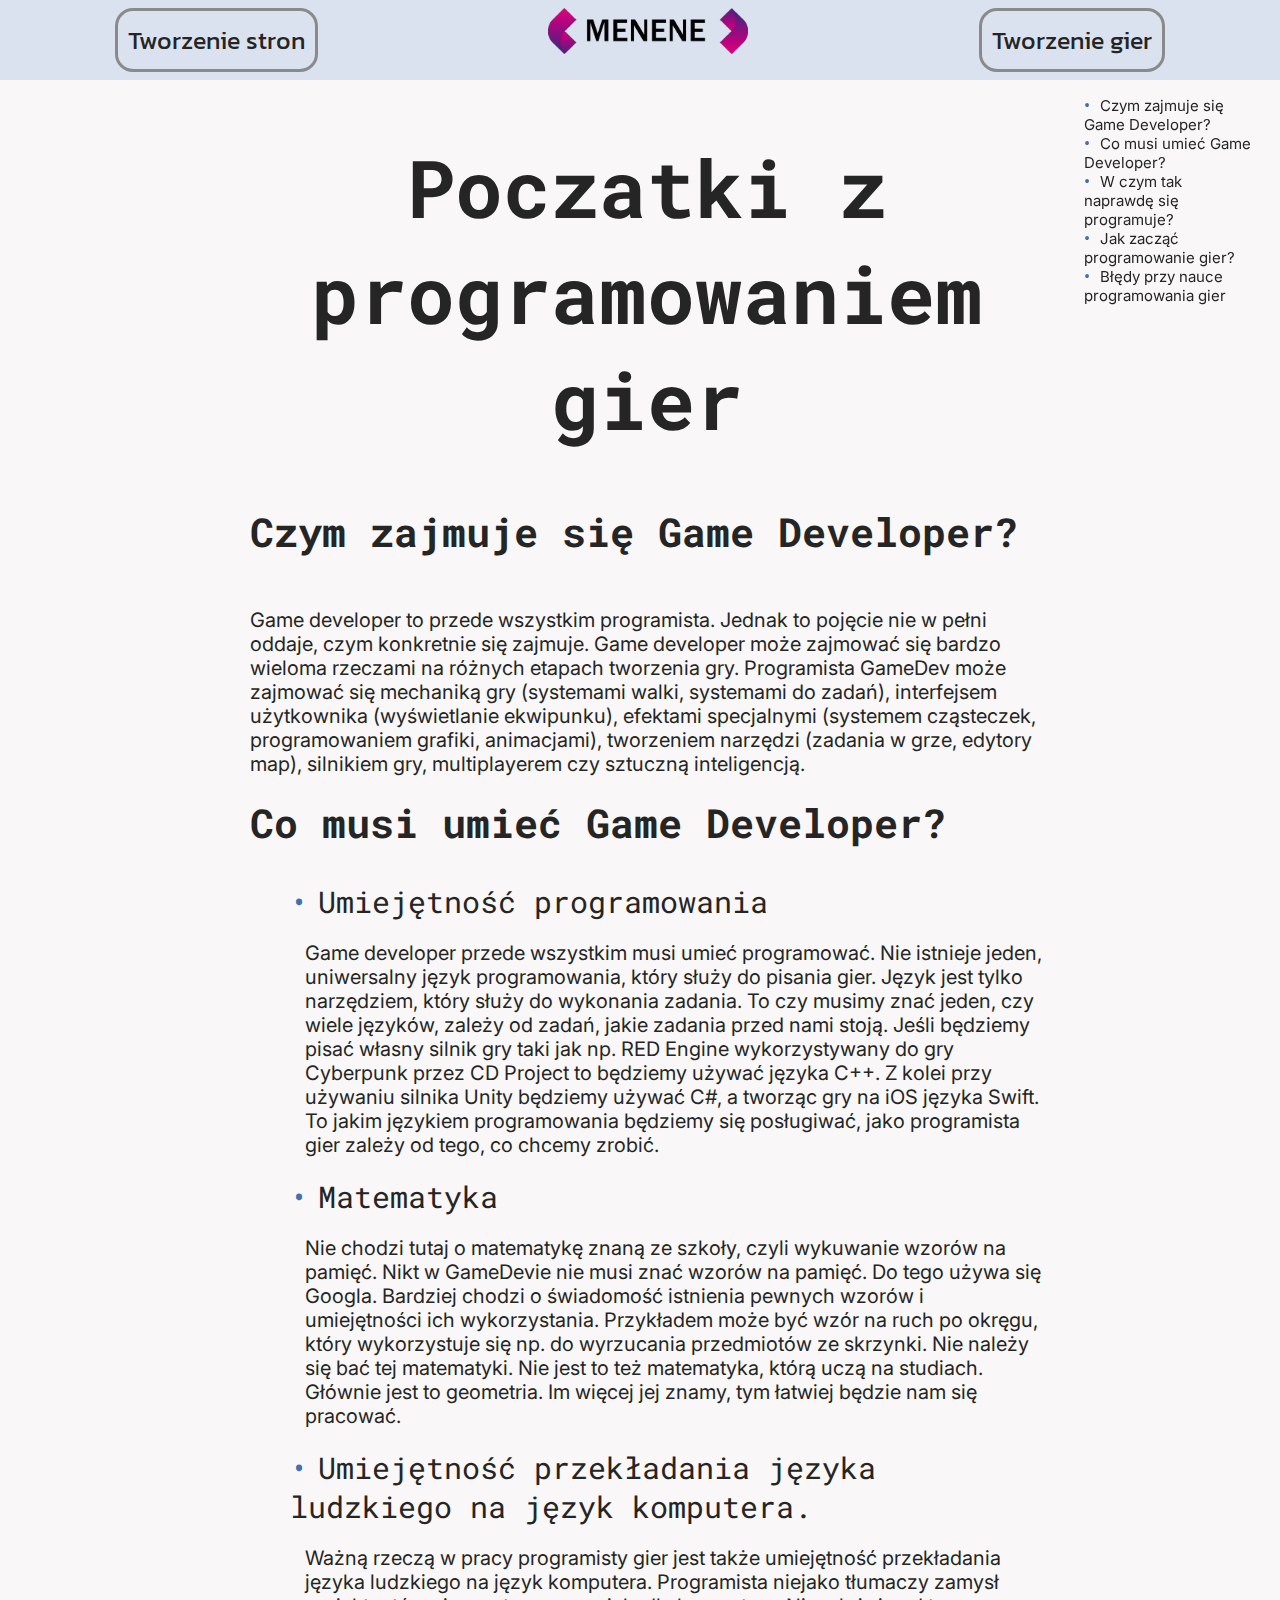
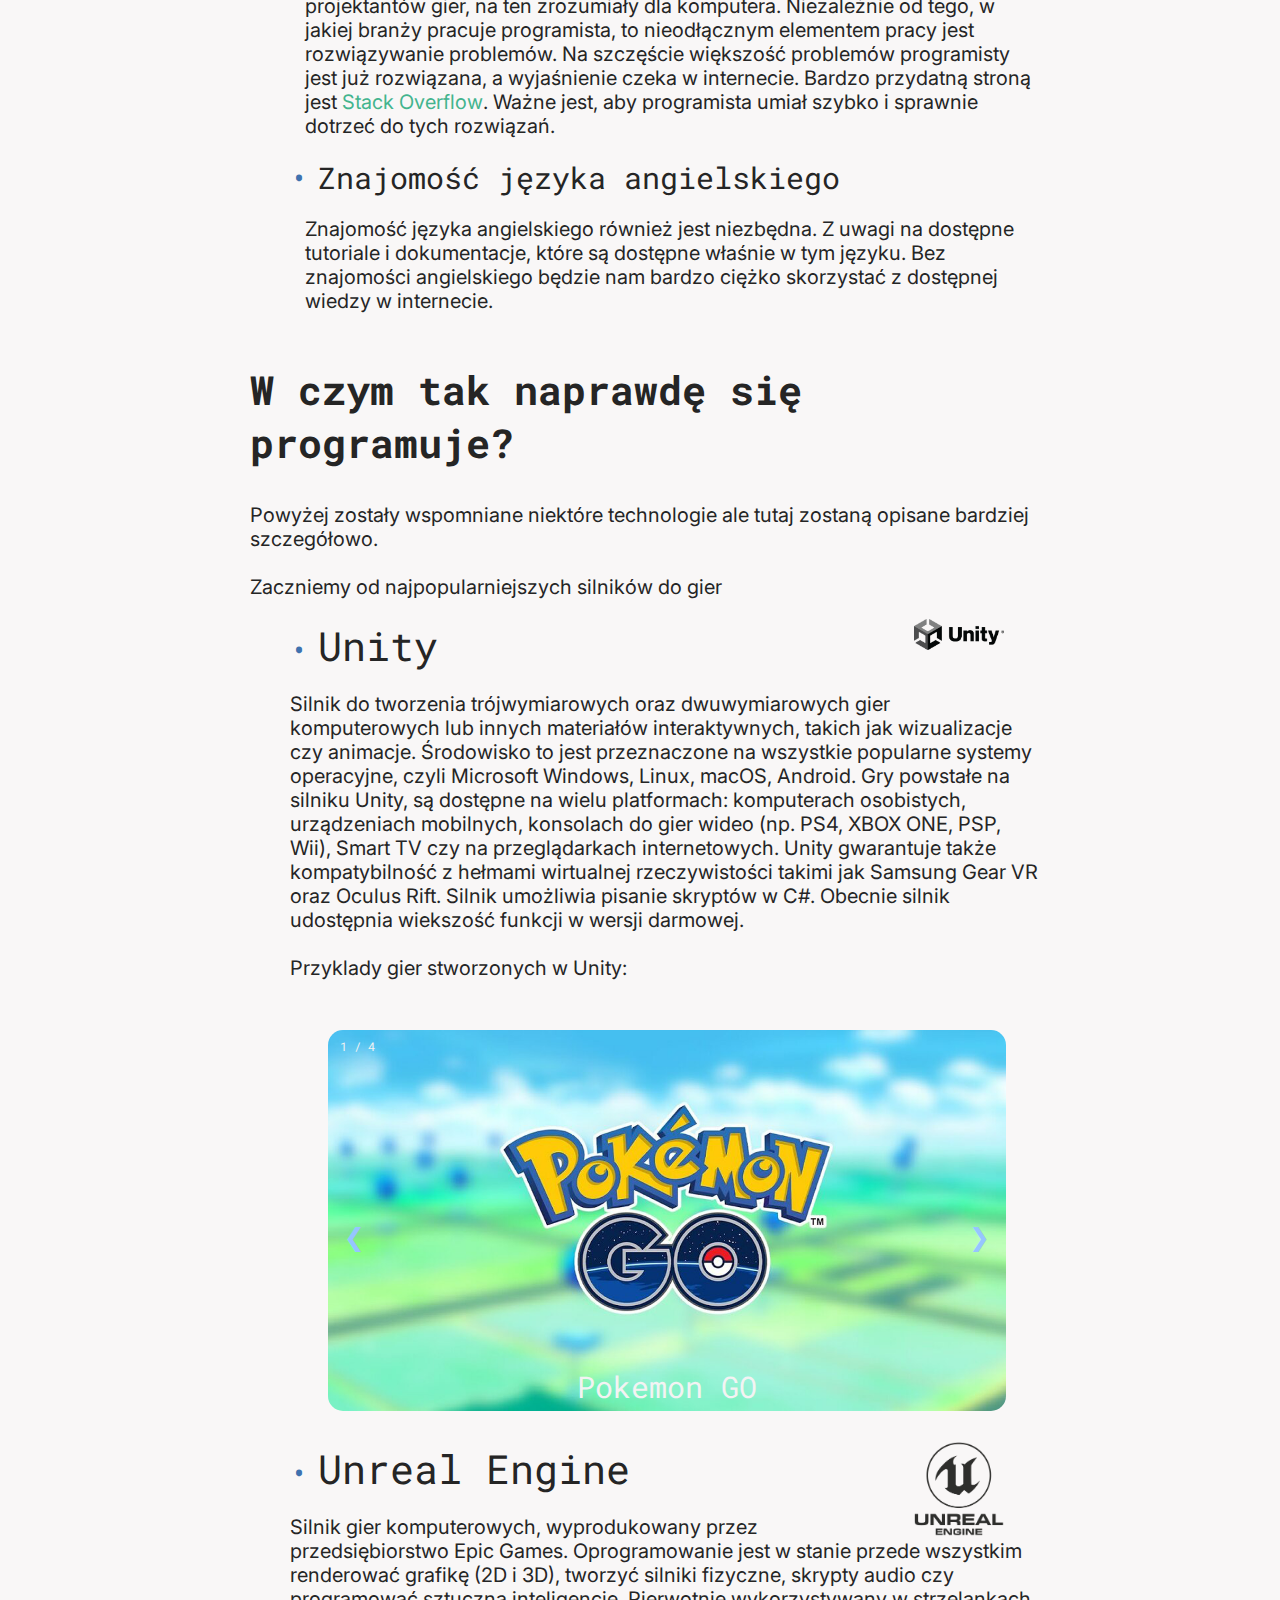
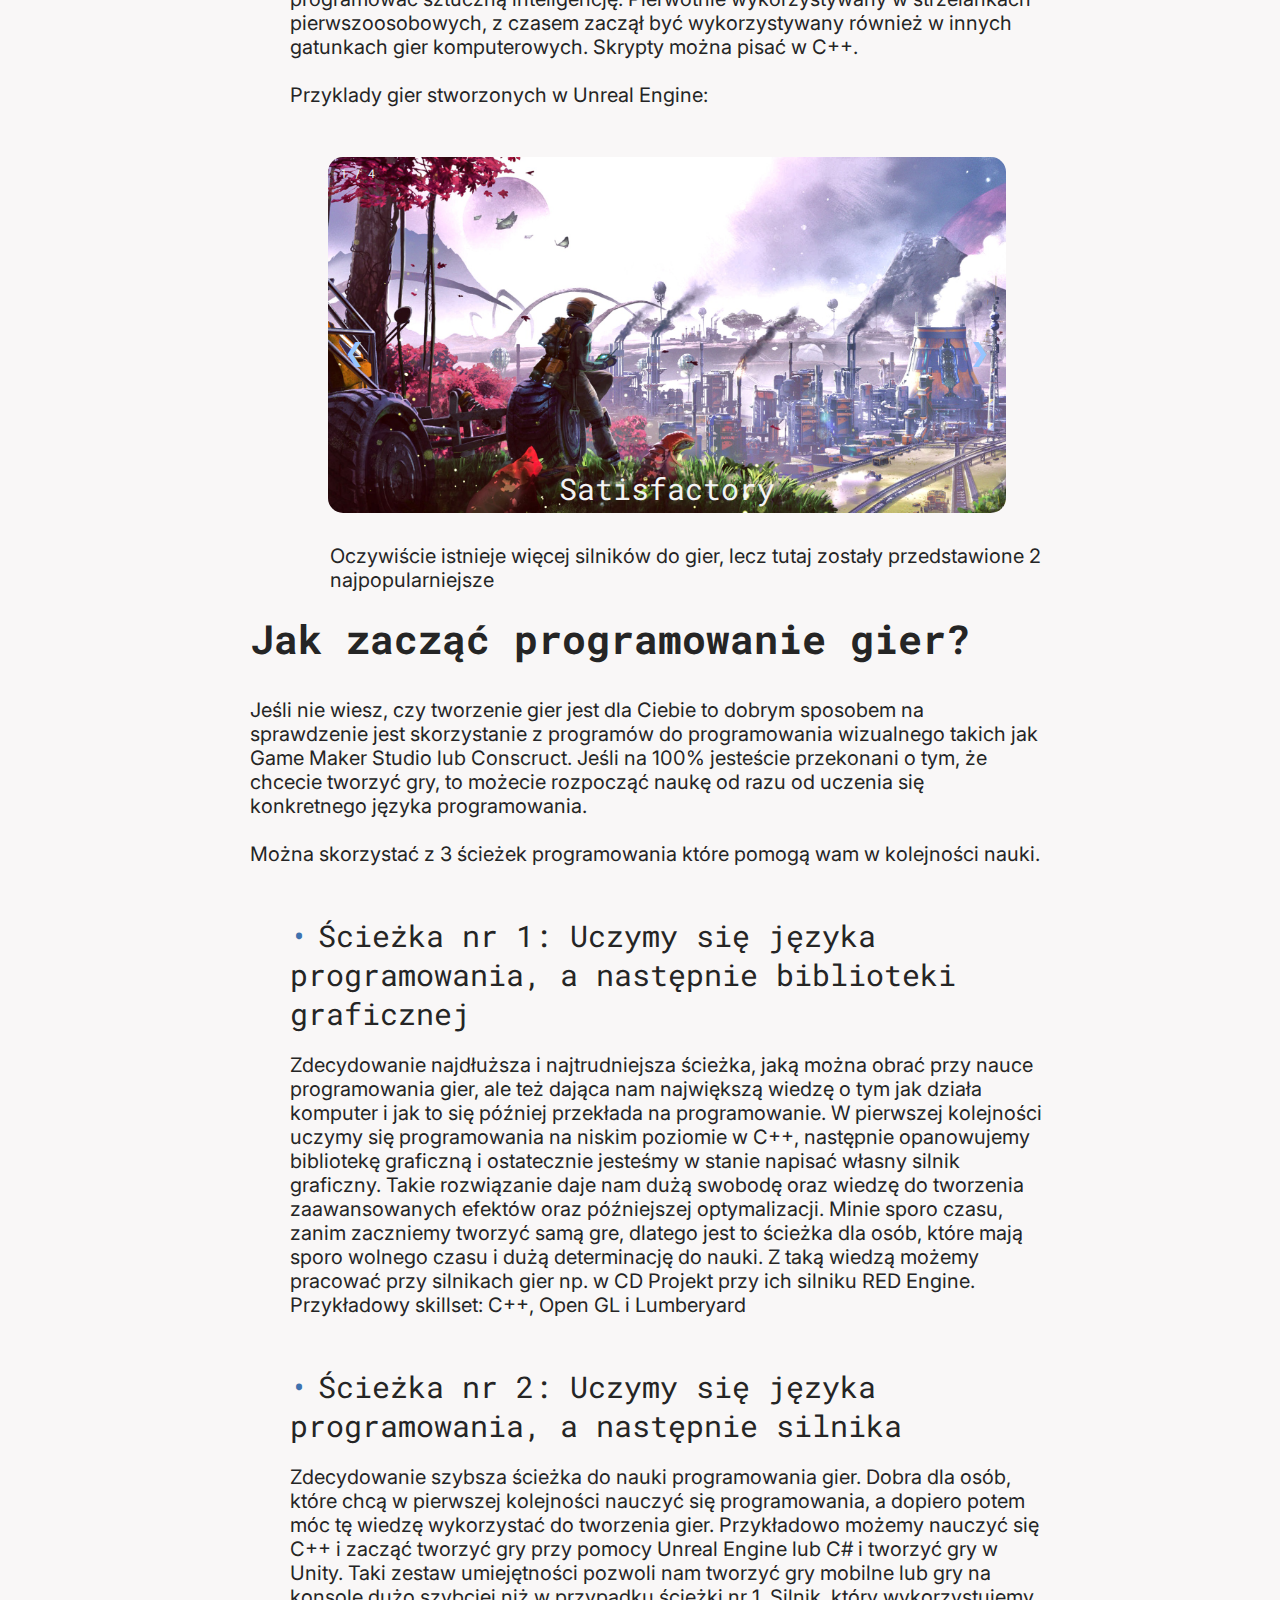
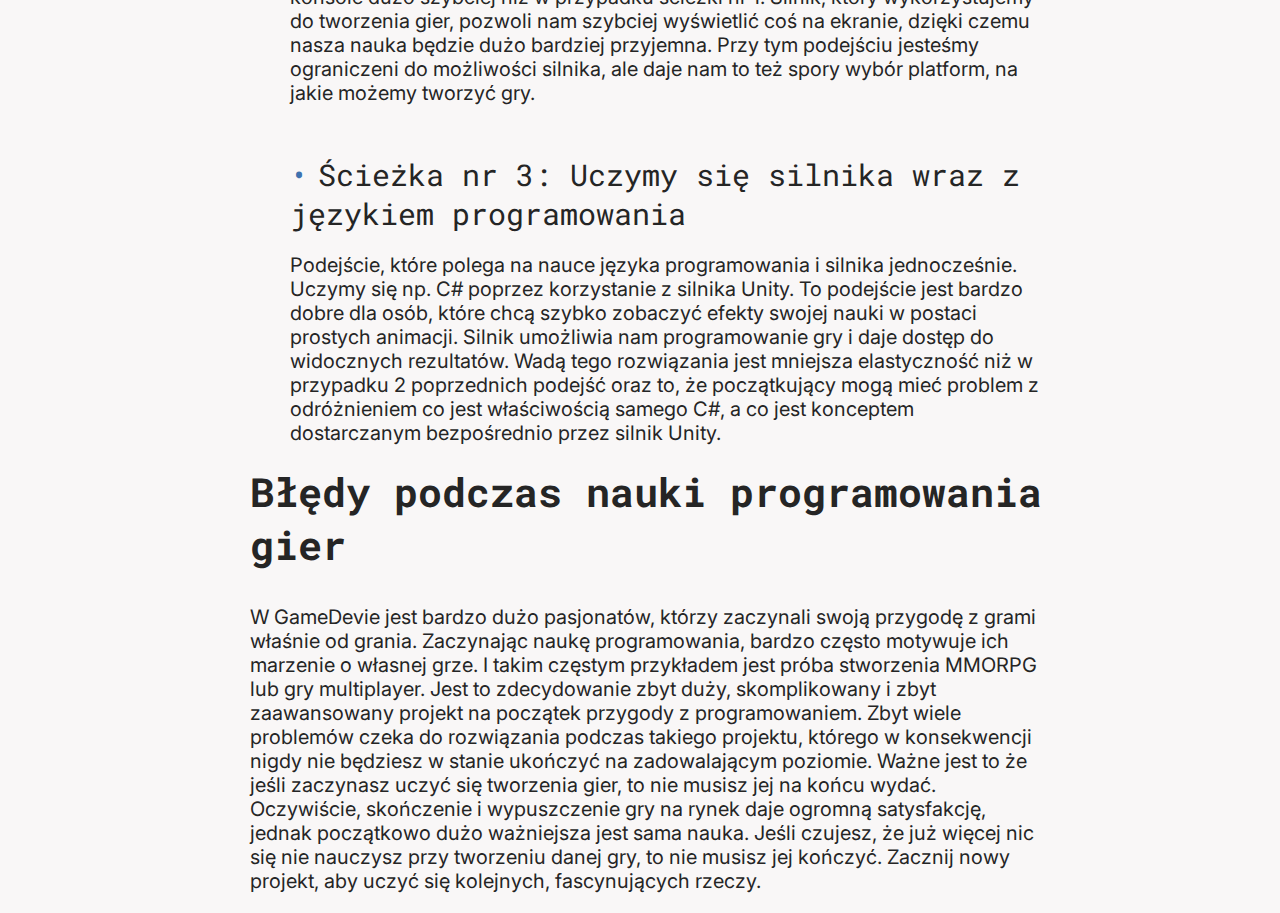
==== websites/gry/gry.html @ 3ab64c86 "Optymalizacja i polepszenie strony" ====
<!DOCTYPE html>
<html lang="pl">
<head>
    <meta charset="UTF-8">
    <meta http-equiv="X-UA-Compatible" content="IE=edge">
    <meta name="viewport" content="width=device-width, -scale=1.0">
    <title>Gry : Języki programowania</title>
    <link rel="stylesheet" href="../../mainStyle.css">
    <link rel="stylesheet" href="gry.css">
</head>
<body>

    <!--Navigation-->
    <div class="navigation">
        <a href="../stronyInternetowe/strony.html" class="link-navigation">Tworzenie stron</a>
        <a href="../../index.html"><img src="../../img/logo.png" alt="logo" id="logoIndex"></a>
        <a href="gry.html" class="link-navigation">Tworzenie gier</a>
    </div>

    <div class="flexContainer">
        <div class="main">
            <!--Header-->
            <h1 class="bigHeader text-center">Poczatki z programowaniem gier</h1>

            <h2 class="header mb-5" id="ktoToGameDev">Czym zajmuje się Game Developer?</h2>
            <p class="text">Game developer to przede wszystkim programista. Jednak to pojęcie nie w pełni oddaje, czym konkretnie się zajmuje. Game developer może zajmować się bardzo wieloma rzeczami na różnych etapach tworzenia gry. Programista GameDev może zajmować się mechaniką gry (systemami walki, systemami do zadań), interfejsem użytkownika (wyświetlanie ekwipunku), efektami specjalnymi (systemem cząsteczek, programowaniem grafiki, animacjami), tworzeniem narzędzi (zadania w grze, edytory map), silnikiem gry, multiplayerem czy sztuczną inteligencją.<!--Idk czy cos jeszcze--></p>

            <h2 class="header" id="coMusiUmiec">Co musi umieć Game Developer?</h2>
            
            <ul class="list">
                <li class="smallHeader">Umiejętność programowania
                    <p class="text ml-15">Game developer przede wszystkim musi umieć programować. Nie istnieje jeden, uniwersalny język programowania, który służy do pisania gier. Język jest tylko narzędziem, który służy do wykonania zadania. To czy musimy znać jeden, czy wiele języków, zależy od zadań, jakie zadania przed nami stoją. Jeśli będziemy pisać własny silnik gry taki jak np. RED Engine wykorzystywany do gry Cyberpunk przez CD Project to będziemy używać języka C++. Z kolei przy używaniu silnika Unity będziemy używać C#, a tworząc gry na iOS języka Swift. To jakim językiem programowania będziemy się posługiwać, jako programista gier zależy od tego, co chcemy zrobić.</p>
                </li>
                <li class="smallHeader">Matematyka
                    <p class="text ml-15">Nie chodzi tutaj o matematykę znaną ze szkoły, czyli wykuwanie wzorów na pamięć. Nikt w GameDevie nie musi znać wzorów na pamięć. Do tego używa się Googla. Bardziej chodzi o świadomość istnienia pewnych wzorów i umiejętności ich wykorzystania. Przykładem może być wzór na ruch po okręgu, który wykorzystuje się np. do wyrzucania przedmiotów ze skrzynki. Nie należy się bać tej matematyki. Nie jest to też matematyka, którą uczą na studiach. Głównie jest to geometria. Im więcej jej znamy, tym łatwiej będzie nam się pracować.</p>
                </li>
                <li class="smallHeader">Umiejętność przekładania języka ludzkiego na język komputera.
                    <p class="text ml-15">Ważną rzeczą w pracy programisty gier jest także umiejętność przekładania języka ludzkiego na język komputera. Programista niejako tłumaczy zamysł projektantów gier, na ten zrozumiały dla komputera. Niezależnie od tego, w jakiej branży pracuje programista, to nieodłącznym elementem pracy jest rozwiązywanie problemów. Na szczęście większość problemów programisty jest już rozwiązana, a wyjaśnienie czeka w internecie. Bardzo przydatną stroną jest 
                    <a href="https://stackoverflow.com" class="link">Stack Overflow</a>. Ważne jest, aby programista umiał szybko i sprawnie dotrzeć do tych rozwiązań.</p>
                </li>
                <li class="smallHeader mb-5">Znajomość języka angielskiego
                    <p class="text ml-15">Znajomość języka angielskiego również jest niezbędna. Z uwagi na dostępne tutoriale i dokumentacje, które są dostępne właśnie w tym języku. Bez znajomości angielskiego będzie nam bardzo ciężko skorzystać z dostępnej wiedzy w internecie.</p>
                </li>
            </ul>
           
            <h2 class="header" id="wCzym">W czym tak naprawdę się programuje?</h2>
            <p class="text">Powyżej zostały wspomniane niektóre technologie ale tutaj zostaną opisane bardziej szczegółowo.<br><br>
            Zaczniemy od najpopularniejszych silników do gier</p>
            <ul class="list">
                <li class="header">Unity
                    <img src="../../img/unityLogo.png" alt="Unity logo" class="logo mr-4">
                    <p class="text mb-5">Silnik do tworzenia trójwymiarowych oraz dwuwymiarowych gier komputerowych lub innych materiałów interaktywnych, takich jak wizualizacje czy animacje. Środowisko to jest przeznaczone na wszystkie popularne systemy operacyjne, czyli Microsoft Windows, Linux, macOS, Android. Gry powstałe na silniku Unity, są dostępne na wielu platformach: komputerach osobistych, urządzeniach mobilnych, konsolach do gier wideo (np. PS4, XBOX ONE, PSP, Wii), Smart TV czy na przeglądarkach internetowych.  Unity gwarantuje także kompatybilność z hełmami wirtualnej rzeczywistości takimi jak Samsung Gear VR oraz Oculus Rift. Silnik umożliwia pisanie skryptów w C#. Obecnie silnik udostępnia wiekszość funkcji w wersji darmowej. <br><br>
                    Przyklady gier stworzonych w Unity:
                    </p>
                    <!-- Carousel Unity -->
                    <div class="carousel-container">

                        <div class="slides-1 fade">
                            <div class="number-text">1 / 4</div>
                            <img src="../../img/pokemonGO.png" class="picture">
                            <div class="carousel-text">Pokemon GO</div>
                        </div>
                    
                        <div class="slides-1 fade">
                            <div class="number-text">2 / 4</div>
                            <img src="../../img/subnautica.png" class="picture">
                            <div class="carousel-text">Subnautica</div>
                        </div>
                    
                        <div class="slides-1 fade">
                            <div class="number-text">3 / 4</div>
                            <img src="../../img/citiesSkylines.jpg" class="picture">
                            <div class="carousel-text">Cities Skylines</div>
                        </div>

                        <div class="slides-1 fade">
                            <div class="number-text">4 / 4</div>
                            <img src="../../img/rust.jpg" class="picture">
                            <div class="carousel-text">Rust</div>
                        </div>
                    
                        <a class="prev" onclick="plusSlides(-1, 0)">&#10094;</a>
                        <a class="next" onclick="plusSlides(1, 0)">&#10095;</a>
                    </div>
                    
                </li>
                
                <li class="header">Unreal Engine
                    <img src="../../img/unrealLogo.png" alt="Unreal Engine logo" class="logo mr-4">
                    <p class="text mb-5">Silnik gier komputerowych, wyprodukowany przez przedsiębiorstwo Epic Games. Oprogramowanie jest w stanie przede wszystkim renderować grafikę (2D i 3D), tworzyć silniki fizyczne, skrypty audio czy programować sztuczną inteligencję. Pierwotnie wykorzystywany w strzelankach pierwszoosobowych, z czasem zaczął być wykorzystywany również w innych gatunkach gier komputerowych. Skrypty można pisać w C++. <br><br>
                    Przyklady gier stworzonych w Unreal Engine:
                    </p>

                    <!-- Carousel - Unreal Engine -->
                    <div class="carousel-container">

                        <div class="slides-2 fade">
                        <div class="number-text">1 / 4</div>
                        <img src="../../img/satisfactory.png" class="picture">
                        <div class="carousel-text">Satisfactory</div>
                        </div>
                    
                        <div class="slides-2 fade">
                        <div class="number-text">2 / 4</div>
                        <img src="../../img/worldWar3.jpg" class="picture">
                        <div class="carousel-text">World War 3</div>
                        </div>
                    
                        <div class="slides-2 fade">
                        <div class="number-text">3 / 4</div>
                        <img src="../../img/rocketLeague.png" class="picture">
                        <div class="carousel-text">Rocket League</div>
                        </div>

                        <div class="slides-2 fade">
                            <div class="number-text">4 / 4</div>
                            <img src="../../img/fortnite.png" class="picture">
                            <div class="carousel-text">Fortnite</div>
                            </div>
                    
                        <a class="prev" onclick="plusSlides(-1, 1)">&#10094;</a>
                        <a class="next" onclick="plusSlides(1, 1)">&#10095;</a>
                    </div>

                </li>
                <p class="text ml-4">Oczywiście istnieje więcej silników do gier, lecz tutaj zostały przedstawione 2 najpopularniejsze</p>
            </ul>

            <h2 class="header" id="jakZaczac">Jak zacząć programowanie gier?</h2>
            <p class="text mb-5">Jeśli nie wiesz, czy tworzenie gier jest dla Ciebie to dobrym sposobem na sprawdzenie jest skorzystanie z programów do programowania wizualnego takich jak Game Maker Studio lub Conscruct. Jeśli na 100% jesteście przekonani o tym, że chcecie tworzyć gry, to możecie rozpocząć naukę od razu od uczenia się konkretnego języka programowania.
            <br><br>

            Można skorzystać z 3 ścieżek programowania które pomogą wam w kolejności nauki.
            </p>

            <ul class="list">
                <li class="smallHeader">Ścieżka nr 1: Uczymy się języka programowania, a następnie biblioteki graficznej
                <p class="text mb-5">Zdecydowanie najdłuższa i najtrudniejsza ścieżka, jaką można obrać przy nauce programowania gier, ale też dająca nam największą wiedzę o tym jak działa komputer i jak to się później przekłada na programowanie. W pierwszej kolejności uczymy się programowania na niskim poziomie w C++, następnie opanowujemy bibliotekę graficzną i ostatecznie jesteśmy w stanie napisać własny silnik graficzny. Takie rozwiązanie daje nam dużą swobodę oraz wiedzę do tworzenia zaawansowanych efektów oraz późniejszej optymalizacji. Minie sporo czasu, zanim zaczniemy tworzyć samą gre, dlatego jest to ścieżka dla osób, które mają sporo wolnego czasu i dużą determinację do nauki. Z taką wiedzą możemy pracować przy silnikach gier np. w CD Projekt przy ich silniku RED Engine. Przykładowy skillset: C++, Open GL i Lumberyard </p>
                </li>

                <li class="smallHeader">Ścieżka nr 2: Uczymy się języka programowania, a następnie silnika
                    <p class="text mb-5">Zdecydowanie szybsza ścieżka do nauki programowania gier. Dobra dla osób, które chcą w pierwszej kolejności nauczyć się programowania, a dopiero potem móc tę wiedzę wykorzystać do tworzenia gier.  Przykładowo możemy nauczyć się C++ i zacząć tworzyć gry przy pomocy Unreal Engine lub C# i tworzyć gry w Unity. Taki zestaw umiejętności pozwoli nam tworzyć gry mobilne lub gry na konsole dużo szybciej niż w przypadku ścieżki nr 1. Silnik, który wykorzystujemy do tworzenia gier, pozwoli nam szybciej wyświetlić coś na ekranie, dzięki czemu nasza nauka będzie dużo bardziej przyjemna. Przy tym podejściu jesteśmy ograniczeni do możliwości silnika, ale daje nam to też spory wybór platform, na jakie możemy tworzyć gry.</p>
                </li>

                <li class="smallHeader">Ścieżka nr 3: Uczymy się silnika wraz z językiem programowania
                    <p class="text">Podejście, które polega na nauce języka programowania i silnika jednocześnie. Uczymy się np. C# poprzez korzystanie z silnika Unity. To podejście jest bardzo dobre dla osób, które chcą szybko zobaczyć efekty swojej nauki w postaci prostych animacji. Silnik umożliwia nam programowanie gry i daje dostęp do widocznych rezultatów. Wadą tego rozwiązania jest mniejsza elastyczność niż w przypadku 2 poprzednich podejść oraz to, że początkujący mogą mieć problem z odróżnieniem co jest właściwością samego C#, a co jest konceptem dostarczanym bezpośrednio przez silnik Unity.</p>
                </li>
            </ul>

            <h2 class="header" id="bledy">Błędy podczas nauki programowania gier</h2>
            <p class="text">W GameDevie jest bardzo dużo pasjonatów, którzy zaczynali swoją przygodę z grami właśnie od grania. Zaczynając naukę programowania, bardzo często motywuje ich marzenie o własnej grze. I takim częstym przykładem jest próba stworzenia MMORPG lub gry multiplayer. Jest to zdecydowanie zbyt duży, skomplikowany i zbyt zaawansowany projekt na początek przygody z programowaniem. Zbyt wiele problemów czeka do rozwiązania podczas takiego projektu, którego w konsekwencji nigdy nie będziesz w stanie ukończyć na zadowalającym poziomie. Ważne jest to że jeśli zaczynasz uczyć się tworzenia gier, to nie musisz jej na końcu wydać. Oczywiście, skończenie i wypuszczenie gry na rynek daje ogromną satysfakcję, jednak początkowo dużo ważniejsza jest sama nauka. Jeśli czujesz, że już więcej nic się nie nauczysz przy tworzeniu danej gry, to nie musisz jej kończyć. Zacznij nowy projekt, aby uczyć się kolejnych, fascynujących rzeczy.</p>

        </div>
        <!--Table of contents-->
        <div>
            <ul class="spis-list">
                <li><a href="#ktoToGameDev" class="link-spis">Czym zajmuje się Game Developer?</a></li>
                <li><a href="#coMusiUmiec" class="link-spis">Co musi umieć Game Developer?</a></li>
                <li><a href="#wCzym" class="link-spis">W czym tak naprawdę się programuje?</a></li>
                <li><a href="#jakZaczac" class="link-spis">Jak zacząć programowanie gier?</a></li>
                <li><a href="#bledy" class="link-spis">Błędy przy nauce programowania gier</a></li>
            </ul>
        </div>
    </div>
</body>
<script src="../../js/carousel.js"></script>
</html>
---- mainStyle.css ----
/*Google fonts: Kanit 500, Inter, Roboto Mono 400 and 600 */
@import url('https://fonts.googleapis.com/css2?family=Inter&family=Kanit:wght@500&family=Roboto&family=Roboto+Mono:wght@600&display=swap');

/*Szybkie style*/

.text-center
{
    text-align: center;
}

.mt-5
{
    margin-top: 50px;
}

.mb-5
{
    margin-bottom: 50px;
}

.ml-4
{
    margin-left: 40px;
}

.mr-4
{
    margin-right: 40px;
}

.ml-15
{
    margin-left: 15px;
}


body
{
    background-color: #F9F7F7;
    margin: 0;
}

#logoIndex{
    width: 200px;
    height: auto;
    align-self: center;
}

#logoIndex:hover{
    background-color: #DBE2EF;
    text-decoration: none;
}

.navigation
{
    display: flex;
    justify-content: space-around;
    background-color: #DBE2EF;
    padding: 8px 0px;
}

.link-navigation
{
    color: #252525;
    text-decoration: none;
    font-family: 'Kanit';
    font-size: 25px;
    border-style: solid;
    border-color: #8a8a8a;
    padding: 10px;
    border-radius: 18px;
    transition: all 0.2s ease-out;
    -moz-transition: all 0.2 ease-out;
    -webkit-transition: all 0.2 ease-in-out;
}

.navigation > a:hover
{
    border-color: #3F72AF;
    color: #3F72AF;
    background-color: #c7d2e7;
}

.container
{
    margin-left: 100px;
    margin-right: 100px;
}

.text
{
    font-family: 'Inter';
    font-size: 20px;
    color: #252525;
}

.smallHeader
{
    font-size: 30px;
    color: #252525;
    font-family: 'Roboto mono';
}

.header
{
    color: #252525;
    font-size: 40px;
    font-family: 'Roboto mono';
    margin-top: 20px;
}

.mediumHeader
{
    color: #252525;
    font-size: 50px;
    font-family: 'Roboto mono';
    margin-top: 20px;
    text-align: center;
}

.bigHeader
{
    font-size: 80px;
    color: #252525;
    font-family: 'Roboto mono';
}

.list
{
    list-style-type: none;
}

.list > li:before
{
    content: "•";
    color: #3F72AF;
    font-size: 30px;
    margin-right: 10px;
}

.list-content
{
    color: #252525;
    font-family: 'Inter';
    font-size: 21.5px;
}

.img-center
{
    display: block;
    margin-left: auto;
    margin-right: auto;
}

.picture 
{
    max-width: 100% !important;
    height: auto;
    border-radius: 15px;
}

.logo
{
  float: right;
  width: 12%;
}

.link
{
    color: rgb(67, 180, 142);
    text-decoration: none;
    font-family: 'inter';
    font-size: 20px;
    transition: all 0.2s ease-out;
    -moz-transition: all 0.2s ease-out;
    -webkit-transition: all 0.2s ease-out;
}

.link:hover
{
    color: rgb(50, 155, 120);
}

.prezentacja-kodu
{
    width: 250px;
    padding-top: 12px;
    padding-bottom: 12px;
    background-color: #3282B8;
    color: rgb(255, 255, 255);
    font-family: 'Kanit';
    font-size: 20px;
    margin-left: 10px;
    margin-bottom: 30px;
    border-radius: 10px;
    box-shadow: inset 0px 0px 10px 3px rgba(6, 70, 99, 1);
    -moz-box-shadow: inset 0px 0px 10px 3px rgba(6, 70, 99, 1);
}

/*Podstrony*/
.flexContainer
{
    margin-left: 250px;
    margin-right: 25px;
    display: flex;
}

.spis-list
{
    list-style-type: none;
    position: sticky;
    top: 50px;
}

.spis-list > li:before
{
    content: "•";
    color: #3F72AF;
    margin-right: 10px;
}

.link-spis
{
    color: #252525;
    text-decoration: none;
    font-family: 'Inter';
    font-size: 15px;
}

.main
{
    width: 1245px;
}

.footer
{
    display: flex;
    justify-content: space-evenly;
    background-color: #252525;
    color: #8a8a8a;
    font-family: 'Inter';
    font-weight: 400;
}

.footer-list
{
    line-height: 25px;
}

.footer > * > a
{
    color: #8a8a8a;
    text-decoration: none;
}

.footer > * > p
{
    color: #b1b1b1;
}

.footer-list
{
    padding-bottom: 15px;
}

button
{
    color: #fff;
    background-color: #3F72AF;
    padding: 10px 20px;
    font-family: 'Roboto', sans-serif;
    font-size: 1.5rem;
    outline: 0;
    border: 0;
    border-radius: 0.25rem;
    box-shadow: 0 0 0.5rem rgba(0, 0, 0, 0.3);
    cursor: pointer;
    margin-top: 10px;
    display: block;
    margin-left: auto;
    margin-right: auto;
}
  
/* CAROUSEL*/

.carousel-container 
{
  max-width: 90%;
  margin: auto;
  position: relative;
  box-sizing:border-box;
  -moz-box-sizing: border-box;
  -webkit-box-sizing: border-box;
}

.slides-1, .slides-2 
{
  display: none;
  box-sizing:border-box;
  -moz-box-sizing: border-box;
  -webkit-box-sizing: border-box;
}

.prev, .next 
{
  cursor: pointer;
  position: absolute;
  top: 50%;
  width: auto;
  margin-top: -22px;
  padding: 16px;
  color: #96c5ff;
  font-weight: 500;
  font-size: 25px;
  transition: 0.6s ease;
  -moz-transition: 0.6s ease;
  -webkit-transition: 0.6s ease;
  border-radius: 0 3px 3px 0;
  user-select: none;
  -moz-user-select: none;
  -webkit-user-select: none;
  box-sizing:border-box;
  -moz-box-sizing: border-box;
  -webkit-box-sizing: border-box;
}

.prev:hover, .next:hover 
{
  background-color: rgba(0, 0, 0, 0.432);
  box-sizing:border-box;
  -moz-box-sizing: border-box;
  -webkit-box-sizing: border-box;
}

.next 
{
  right: 0;
  border-radius: 3px 0 0 3px;
  box-sizing:border-box;
  -moz-box-sizing: border-box;
  -webkit-box-sizing: border-box;
}

.carousel-text 
{
  color: #f3f3f3;
  font-size: 30px;
  padding: 8px 12px;
  position: absolute;
  bottom: 8px;
  width: 100%;
  text-align: center;
  box-sizing:border-box;
  -moz-box-sizing: border-box;
  -webkit-box-sizing: border-box;
}

.number-text 
{
  color: #f2f2f2;
  font-size: 12px;
  padding: 8px 12px;
  position: absolute;
  top: 0;
  box-sizing:border-box;
  -moz-box-sizing: border-box;
  -webkit-box-sizing: border-box;
}

.fade 
{
  animation-name: fade;
  -moz-animation-name: fade;
  -webkit-animation-name: fade;
  animation-duration: 1.5s;
  -moz-animation-duration: 1.5s;
  -webkit-animation-duration: 1.5;
  box-sizing:border-box;
  -moz-box-sizing: border-box;
  -webkit-box-sizing: border-box;
}

@keyframes fade 
{
  from{
    opacity: 0.5;
  }
  to{
    opacity: 1;
  }
}

@media screen and (max-width:1200px) {
    .flexContainer{
        margin-left: 150px;
    }
}

@media screen and (max-width:1100px) {
    .spis-list{
        display: none;
    }
    .flexContainer{
        margin-right: 100px;
        margin-left: 100px;
    }
}

@media screen and (max-width: 982px)
{
    .header
    {
        font-size: 30px;
    }

    .text
    {
        font-size: 15px;
    }
    
    .link
    {
        font-size: 12px;
    }

    .container
    {
        margin-left: 20px;
        margin-right: 20px;
    }

    .mediumHeader
    {
        font-size: 40px;
    }

    .bigHeader
    {
        font-size: 55px;
    }

    .smallHeader{
        font-size: 18px;
    }

    .flexContainer{
        margin-left: 20px;
        margin-right: 20px;
    }

}

@media screen and (max-width:800px) {
    .header{
        font-size: 20px;
    }
    .footer{
        display: block;
        text-align: center;
    }
    .footer-list{
        margin-bottom: 10px;
    }
    #logoIndex{
        height: 30px;
        width: auto;
    }
    .navigation > a
    {
        font-size: 15px;
        padding: 5px;
    }
}

@media screen and (max-width:600px) {
    .bigHeader{
        font-size: 45px;
    }
    .main{
        width: 100%;
    }
    .carousel-text{
        font-size: 15px;
    }
}
---- websites/gry/gry.css ----
.logo
{
  float: right;
  width: 12%;
}
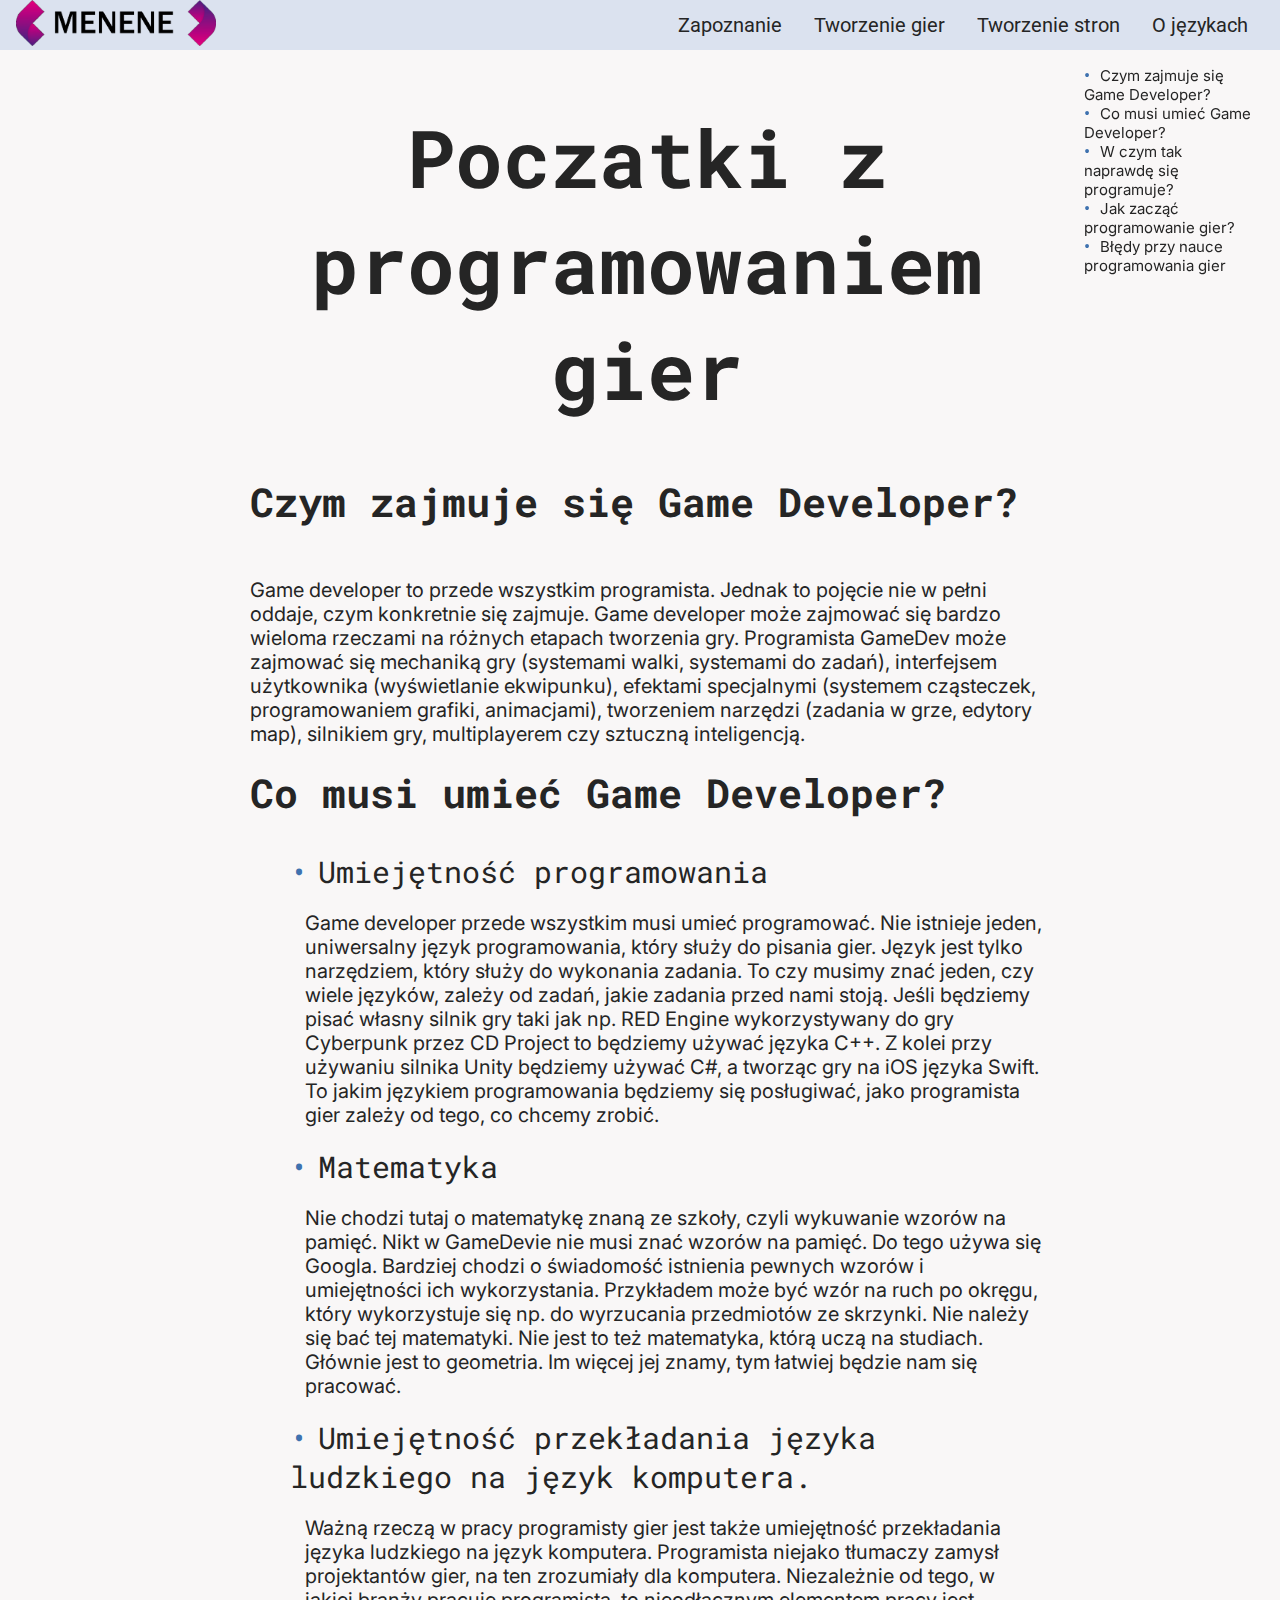
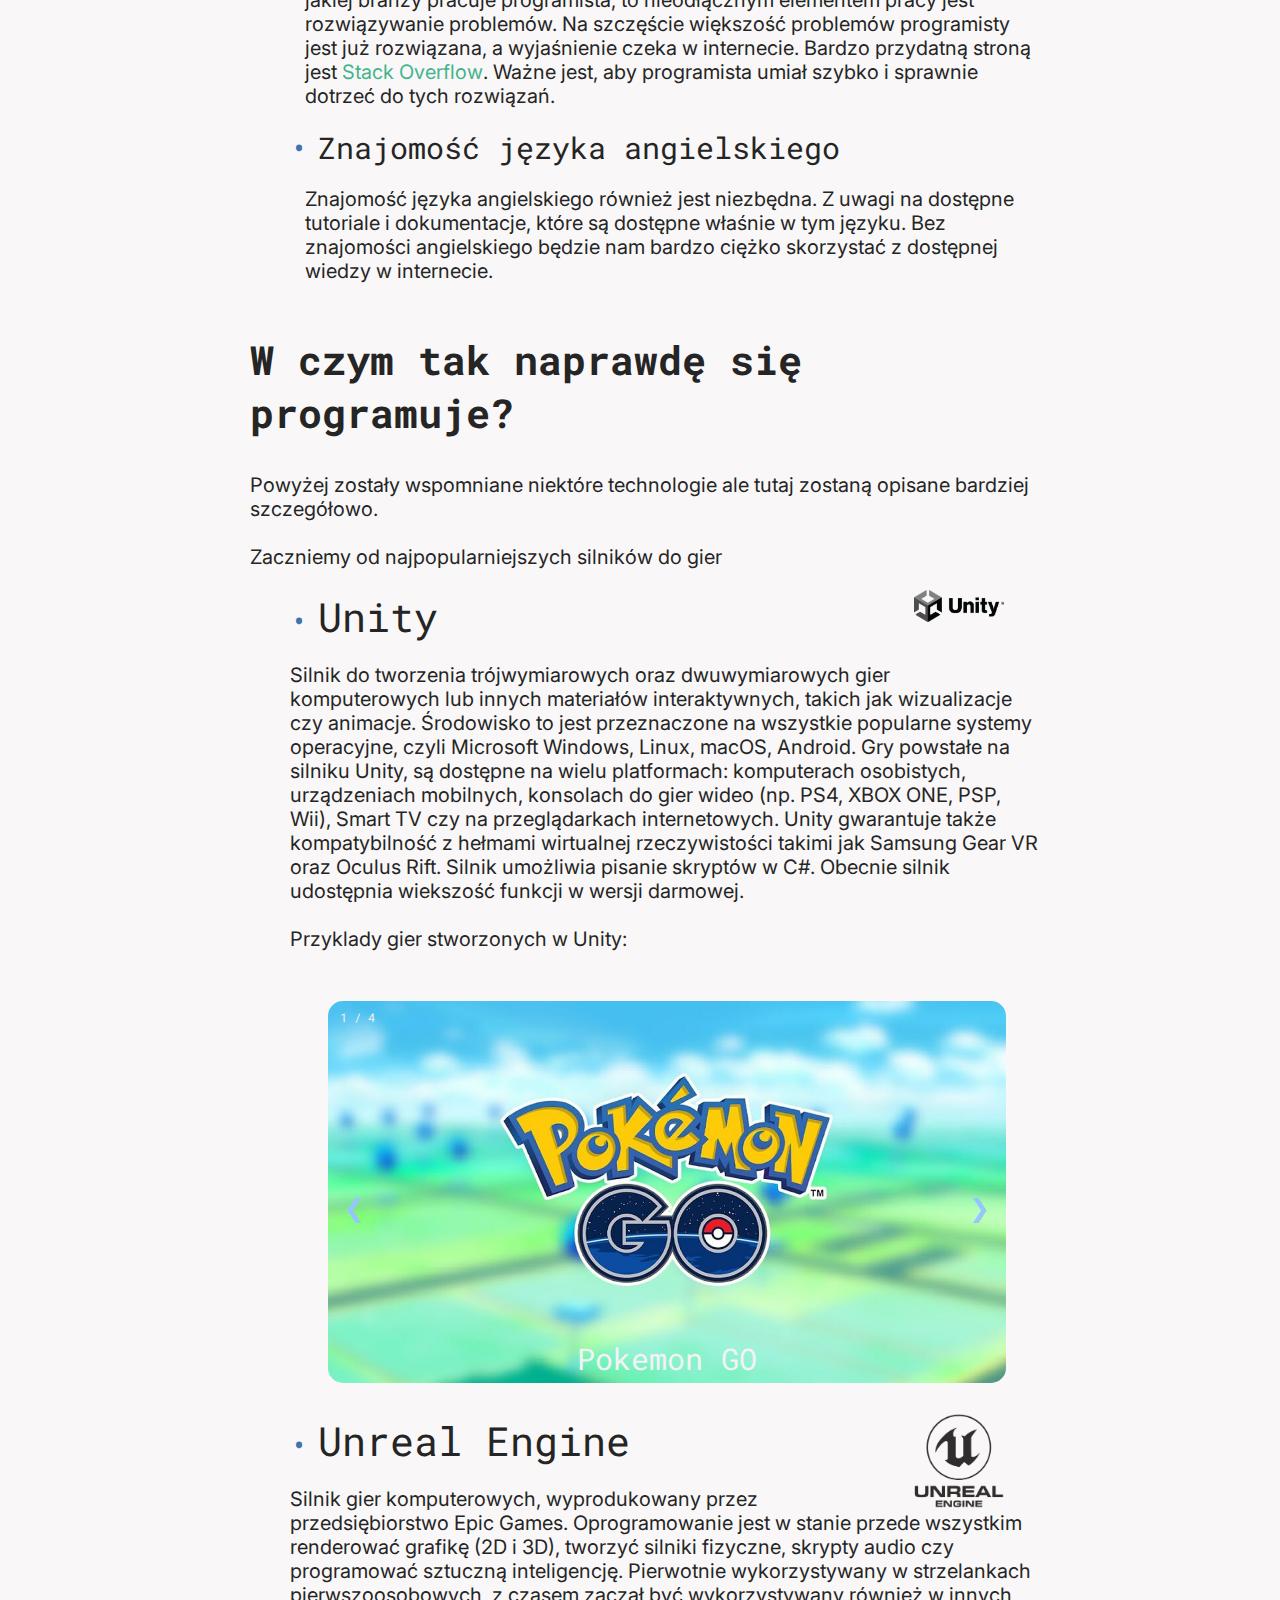
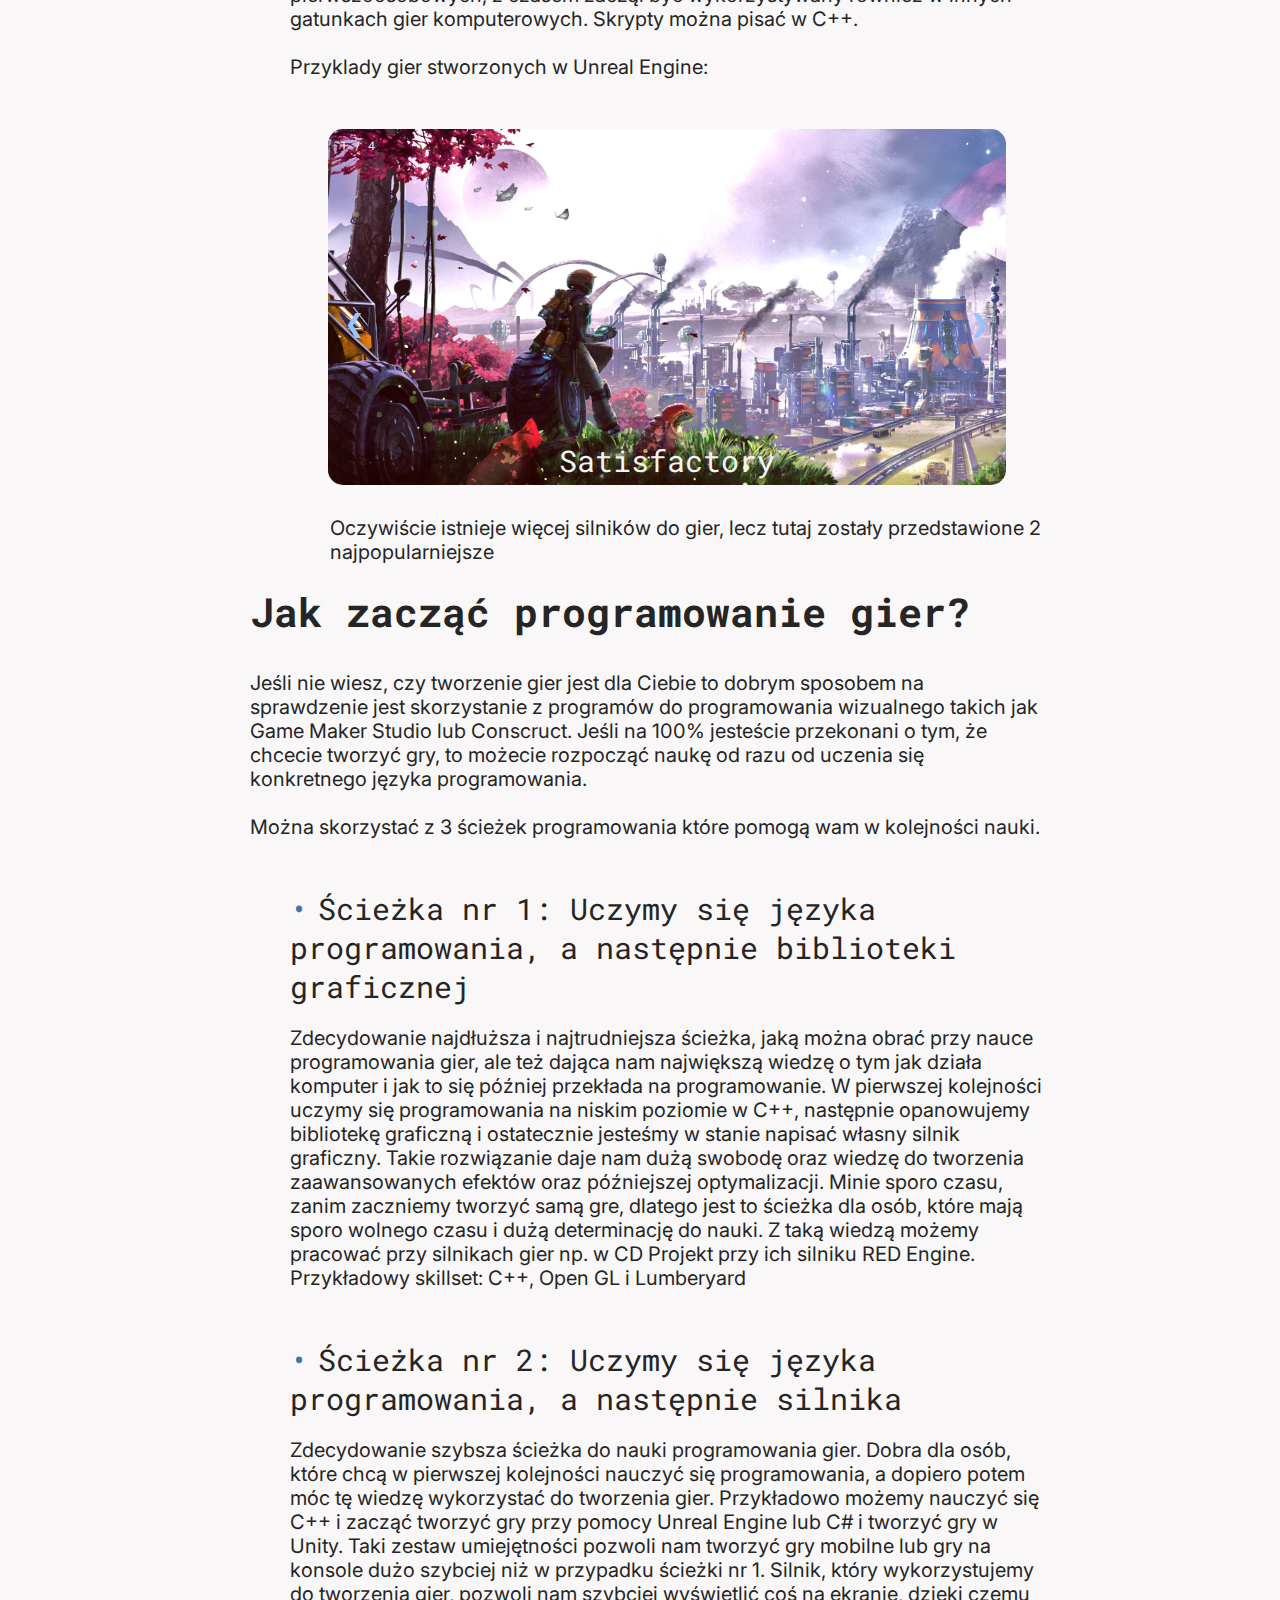
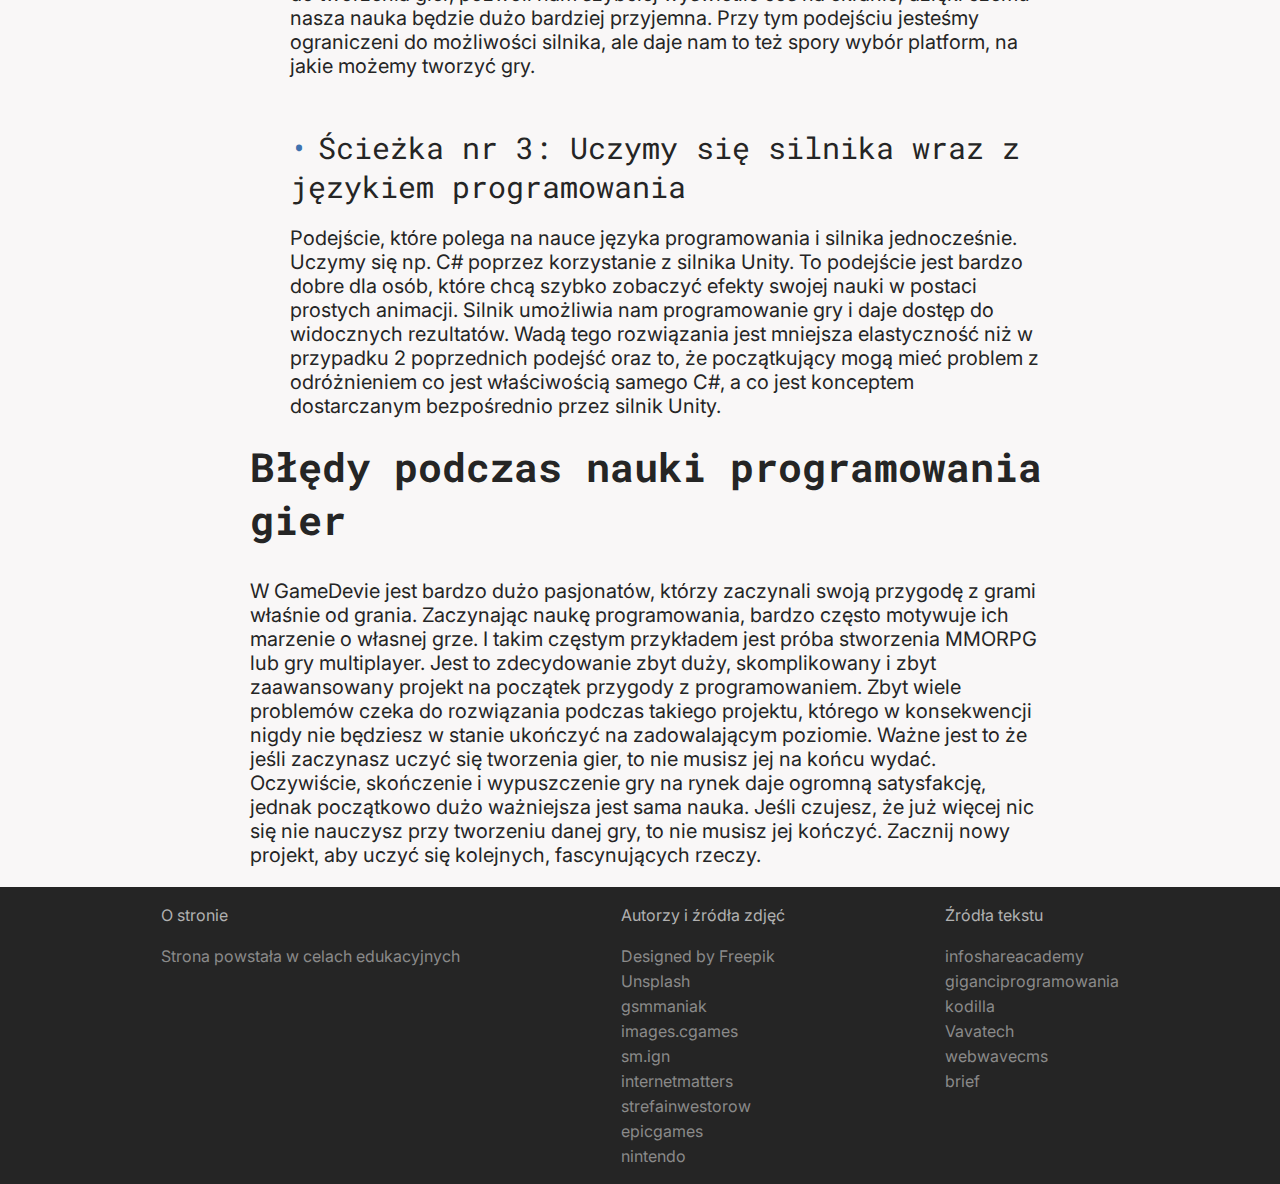
==== commit 2f748349: "Ulepszenie strony oraz optymalizacja" ====
--- a/websites/gry/gry.html
+++ b/websites/gry/gry.html
@@ -11,11 +11,21 @@
 <body>
 
     <!--Navigation-->
-    <div class="navigation">
-        <a href="../stronyInternetowe/strony.html" class="link-navigation">Tworzenie stron</a>
-        <a href="../../index.html"><img src="../../img/logo.png" alt="logo" id="logoIndex"></a>
-        <a href="gry.html" class="link-navigation">Tworzenie gier</a>
-    </div>
+    <div class="top-nav">
+        <div>
+            <a href="../../index.html"><img src="../../img/logo.png" alt="Logo" id="logoIndex"></a>
+        </div>
+        <input id="menu-toggle" type="checkbox">
+        <label class='menu-button-container' for="menu-toggle">
+        <div class='menu-button'></div>
+      </label>
+        <ul class="menu">
+          <li><a href="../Zapoznanie/zapoznanie.html">Zapoznanie</a></li>
+          <li><a href="gry.html">Tworzenie gier</a></li>
+          <li><a href="../stronyInternetowe/strony.html">Tworzenie stron</a></li>
+          <li><a href="../jezyki/jezyki.html">O językach</a></li>
+        </ul>
+      </div>
 
     <div class="flexContainer">
         <div class="main">
@@ -162,6 +172,38 @@
             </ul>
         </div>
     </div>
+
+    <div class="footer">
+        <div class="footer-list">
+            <p class="mb-3">O stronie</p>
+            <a href="#">Strona powstała w celach edukacyjnych</a>
+        </div>
+
+        <div class="footer-list">
+            <p class="mb-3">Autorzy i źródła zdjęć</p>   
+            <a href="http://www.freepik.com" target="_blank">Designed by Freepik</a>
+            <a href="https://unsplash.com" target="_blank">Unsplash</a>
+            <a href="gsmmaniak.pl">gsmmaniak</a>
+            <a href="images.cgames.de">images.cgames</a>
+            <a href="sm.ign.com">sm.ign</a>
+            <a href="internetmatters.org">internetmatters</a>
+            <a href="strefainwestorow.pl">strefainwestorow</a>
+            <a href="cdn1.epicgames.com">epicgames</a>
+            <a href="https://www.nintendo.com/store/products/subnautica-switch">nintendo</a>
+        </div>
+
+        <div class="footer-list">
+            <p class="mb-3">Źródła tekstu</p>
+            <a href="https://infoshareacademy.com/blog/2021/01/18/jak-zaczac-programowac-gry/">infoshareacademy</a>
+            <a href="https://www.giganciprogramowania.edu.pl/blog/jak-zaczac-przygode-z-programowaniem-gier">giganciprogramowania</a>
+            <a href="https://kodilla.com/pl/blog/nauka-programowania-od-zera">kodilla</a>
+            <a href="Unity - Vavatech.pl">Vavatech</a>
+            <a href="https://webwavecms.com/tworzenie-stron-internetowych-to-latwe">webwavecms</a>
+            <a href="https://brief.pl/tworzenie-stron-internetowych-od-czego-powinienes-zaczac/">brief</a>
+        </div>
+
+    </div>
+
 </body>
 <script src="../../js/carousel.js"></script>
 </html>--- a/mainStyle.css
+++ b/mainStyle.css
@@ -33,52 +33,144 @@
     margin-left: 15px;
 }
 
-
 body
 {
     background-color: #F9F7F7;
     margin: 0;
 }
 
-#logoIndex{
+/* NAVIGATION */
+.top-nav
+{
+    display: flex;
+    flex-direction: row;
+    align-items: center;
+    justify-content: space-between;
+    background-color: #DBE2EF;
+    height: 50px;
+    padding: 1em;
+    box-sizing:border-box;
+    -moz-box-sizing: border-box;
+    -webkit-box-sizing: border-box;
+}
+
+.top-nav > ul > li > a
+{
+    color: #252525;
+    font-family: 'Roboto';
+    font-size: 20px;
+    text-decoration: none;
+}
+  
+.menu 
+{
+    display: flex;
+    flex-direction: row;
+    list-style-type: none;
+    margin: 0;
+    padding: 0;
+    box-sizing:border-box;
+    -moz-box-sizing: border-box;
+    -webkit-box-sizing: border-box;
+}
+  
+.menu > li 
+{
+    margin: 0 1rem;
+    overflow: hidden;
+    box-sizing:border-box;
+    -moz-box-sizing: border-box;
+    -webkit-box-sizing: border-box;
+}
+  
+.menu-button-container 
+{
+    display: none;
+    height: 100%;
+    width: 30px;
+    cursor: pointer;
+    flex-direction: column;
+    justify-content: center;
+    align-items: center;
+    box-sizing:border-box;
+    -moz-box-sizing: border-box;
+    -webkit-box-sizing: border-box;
+}
+  
+#menu-toggle 
+{
+    display: none;
+    box-sizing:border-box;
+    -moz-box-sizing: border-box;
+    -webkit-box-sizing: border-box;
+}
+  
+.menu-button,
+.menu-button::before,
+.menu-button::after 
+{
+    display: block;
+    background: rgb(2,0,36);
+    background: linear-gradient(210deg, rgba(2,0,36,1) 0%, rgba(208,38,185,1) 73%, rgba(160,5,238,1) 100%);
+    position: absolute;
+    height: 4px;
+    width: 30px;
+    transition: transform 400ms cubic-bezier(0.23, 1, 0.32, 1);
+    border-radius: 2px;
+    box-sizing:border-box;
+    -moz-box-sizing: border-box;
+    -webkit-box-sizing: border-box;
+}
+  
+.menu-button::before 
+{
+    content: '';
+    margin-top: -8px;
+    box-sizing:border-box;
+    -moz-box-sizing: border-box;
+    -webkit-box-sizing: border-box;
+}
+  
+.menu-button::after 
+{
+    content: '';
+    margin-top: 8px;
+    box-sizing:border-box;
+    -moz-box-sizing: border-box;
+    -webkit-box-sizing: border-box;
+}
+  
+#menu-toggle:checked + .menu-button-container .menu-button::before 
+{
+    margin-top: 0px;
+    transform: rotate(405deg);
+    box-sizing:border-box;
+    -moz-box-sizing: border-box;
+    -webkit-box-sizing: border-box;
+}
+  
+#menu-toggle:checked + .menu-button-container .menu-button 
+{
+    background: rgba(255, 255, 255, 0);
+    box-sizing:border-box;
+    -moz-box-sizing: border-box;
+    -webkit-box-sizing: border-box;
+}
+  
+#menu-toggle:checked + .menu-button-container .menu-button::after 
+{
+    margin-top: 0px;
+    transform: rotate(-405deg);
+    box-sizing:border-box;
+    -moz-box-sizing: border-box;
+    -webkit-box-sizing: border-box;
+}
+
+#logoIndex
+{
     width: 200px;
     height: auto;
     align-self: center;
-}
-
-#logoIndex:hover{
-    background-color: #DBE2EF;
-    text-decoration: none;
-}
-
-.navigation
-{
-    display: flex;
-    justify-content: space-around;
-    background-color: #DBE2EF;
-    padding: 8px 0px;
-}
-
-.link-navigation
-{
-    color: #252525;
-    text-decoration: none;
-    font-family: 'Kanit';
-    font-size: 25px;
-    border-style: solid;
-    border-color: #8a8a8a;
-    padding: 10px;
-    border-radius: 18px;
-    transition: all 0.2s ease-out;
-    -moz-transition: all 0.2 ease-out;
-    -webkit-transition: all 0.2 ease-in-out;
-}
-
-.navigation > a:hover
-{
-    border-color: #3F72AF;
-    color: #3F72AF;
-    background-color: #c7d2e7;
 }
 
 .container
@@ -128,6 +220,9 @@
 .list
 {
     list-style-type: none;
+    color: #252525;
+    font-family: 'Inter';
+    font-size: 21.5px;
 }
 
 .list > li:before
@@ -138,13 +233,6 @@
     margin-right: 10px;
 }
 
-.list-content
-{
-    color: #252525;
-    font-family: 'Inter';
-    font-size: 21.5px;
-}
-
 .img-center
 {
     display: block;
@@ -161,8 +249,8 @@
 
 .logo
 {
-  float: right;
-  width: 12%;
+    float: right;
+    width: 12%;
 }
 
 .link
@@ -178,23 +266,7 @@
 
 .link:hover
 {
-    color: rgb(50, 155, 120);
-}
-
-.prezentacja-kodu
-{
-    width: 250px;
-    padding-top: 12px;
-    padding-bottom: 12px;
-    background-color: #3282B8;
-    color: rgb(255, 255, 255);
-    font-family: 'Kanit';
-    font-size: 20px;
-    margin-left: 10px;
-    margin-bottom: 30px;
-    border-radius: 10px;
-    box-shadow: inset 0px 0px 10px 3px rgba(6, 70, 99, 1);
-    -moz-box-shadow: inset 0px 0px 10px 3px rgba(6, 70, 99, 1);
+    color: rgb(45, 138, 107);
 }
 
 /*Podstrony*/
@@ -205,6 +277,11 @@
     display: flex;
 }
 
+.main
+{
+    width: 1245px;
+}
+
 .spis-list
 {
     list-style-type: none;
@@ -225,11 +302,6 @@
     text-decoration: none;
     font-family: 'Inter';
     font-size: 15px;
-}
-
-.main
-{
-    width: 1245px;
 }
 
 .footer
@@ -245,9 +317,11 @@
 .footer-list
 {
     line-height: 25px;
-}
-
-.footer > * > a
+    display: flex;
+    flex-direction: column;
+}
+
+.footer > .footer-list > a
 {
     color: #8a8a8a;
     text-decoration: none;
@@ -462,13 +536,68 @@
         margin-bottom: 10px;
     }
     #logoIndex{
-        height: 30px;
+        height: 28px;
         width: auto;
     }
     .navigation > a
     {
         font-size: 15px;
         padding: 5px;
+    }
+
+    .menu-button-container 
+    {
+        display: flex;
+    }
+
+    .menu 
+    {
+        position: absolute;
+        top: 0;
+        margin-top: 50px;
+        left: 0;
+        flex-direction: column;
+        width: 100%;
+        justify-content: center;
+        align-items: center;
+    }
+
+    .top-nav > ul > li > a
+    {
+        color: #F9F7F7;
+    }
+
+    #menu-toggle ~ .menu li 
+    {
+        height: 0;
+        margin: 0;
+        padding: 0;
+        border: 0;
+        transition: height 400ms cubic-bezier(0.23, 1, 0.32, 1);
+    }
+
+    #menu-toggle:checked ~ .menu li 
+    {
+        border: 1px solid #333;
+        height: 2.5em;
+        padding: 0.5em;
+        transition: height 400ms cubic-bezier(0.23, 1, 0.32, 1);
+    }
+
+    .menu > li 
+    {
+        display: flex;
+        justify-content: center;
+        margin: 0;
+        padding: 0.5em 0;
+        width: 100%;
+        color: white;
+        background-color: #3f71aff6;
+    }
+
+    .menu > li:not(:last-child) 
+    {
+        border-bottom: 1px solid #112D4E;
     }
 }
 
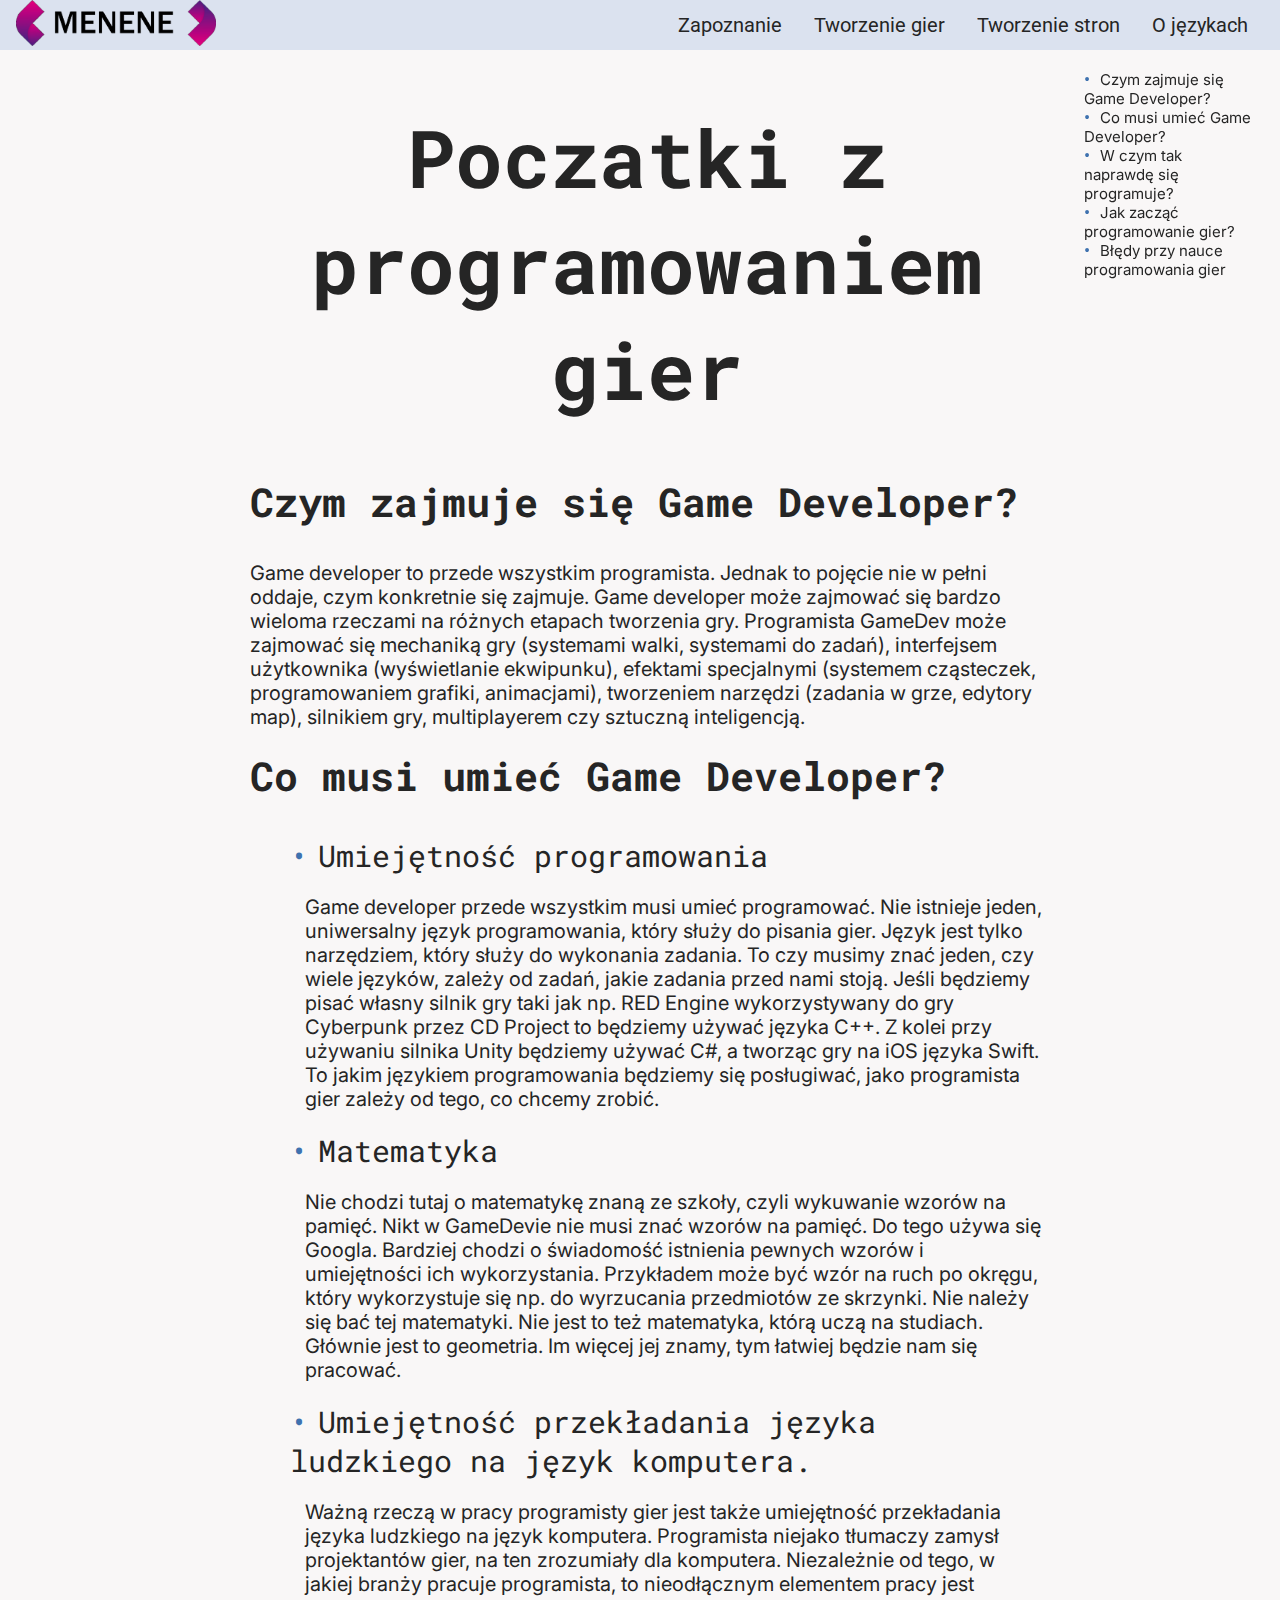
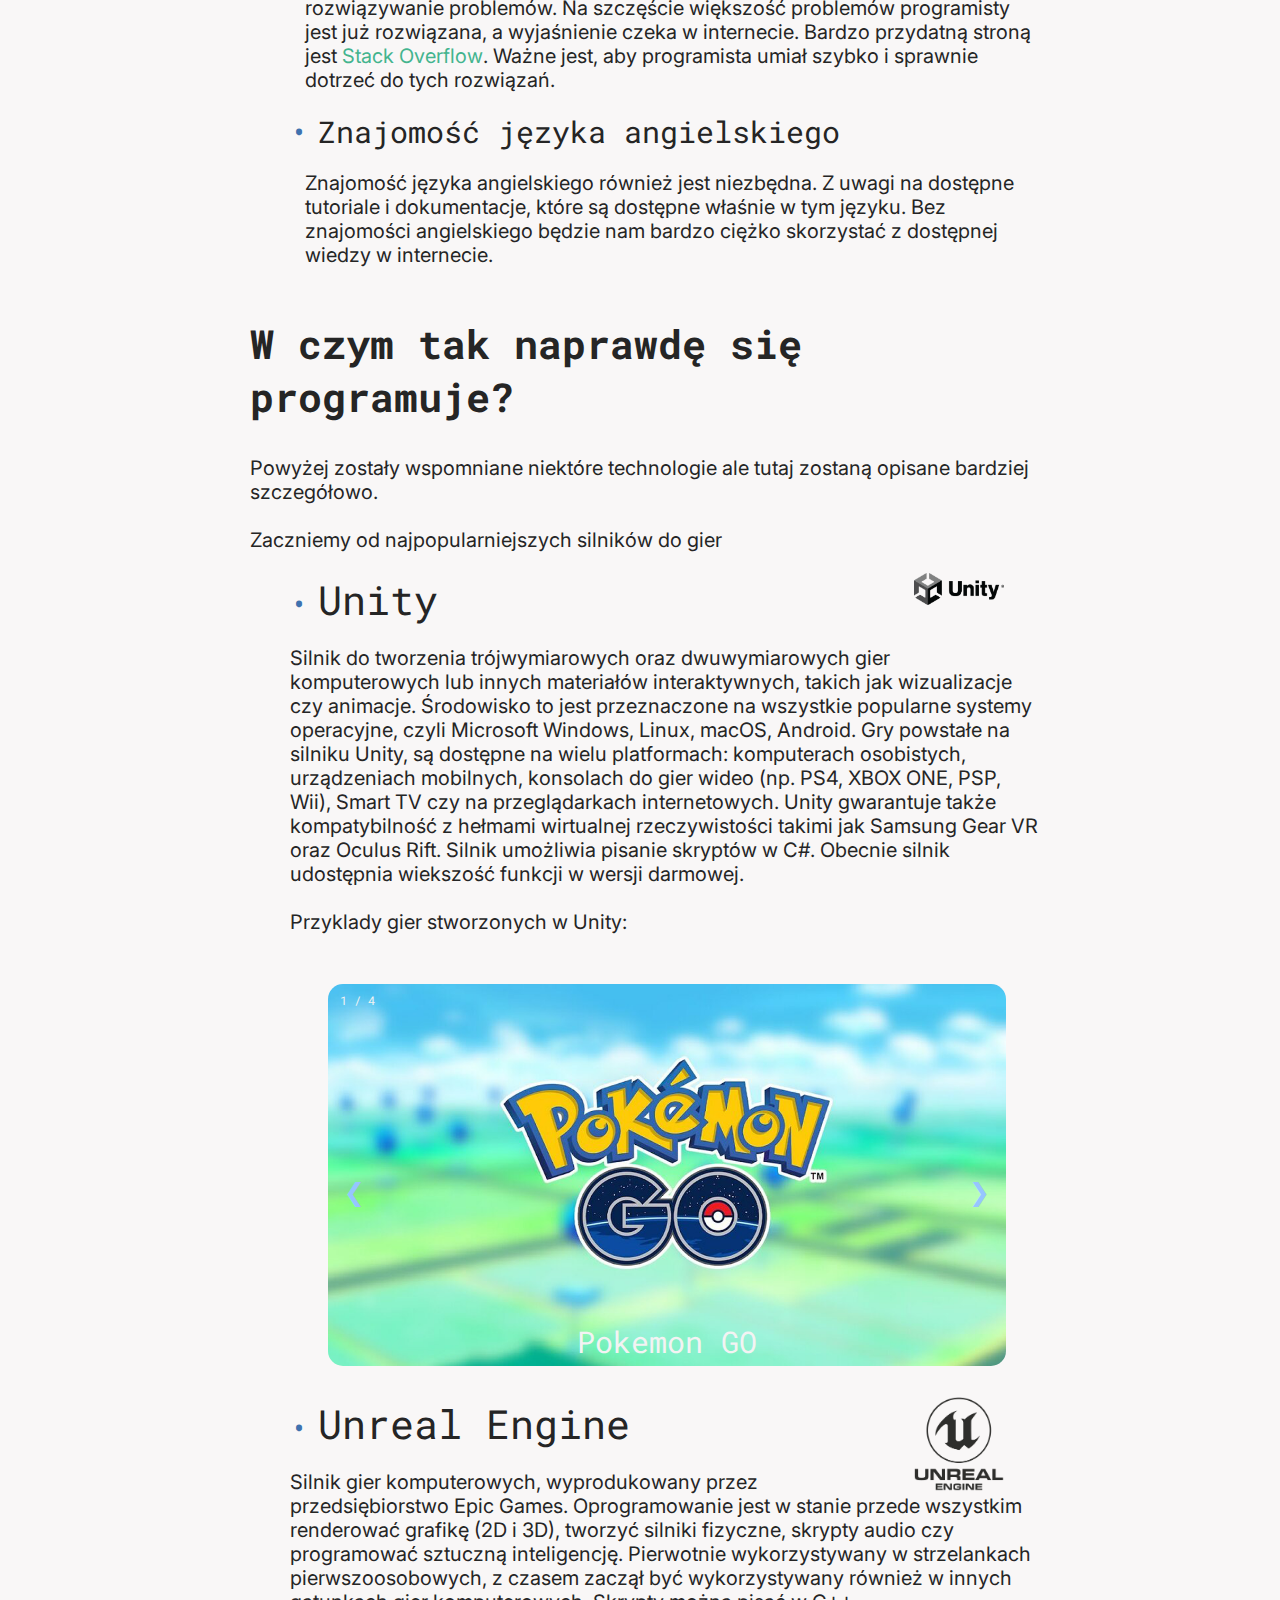
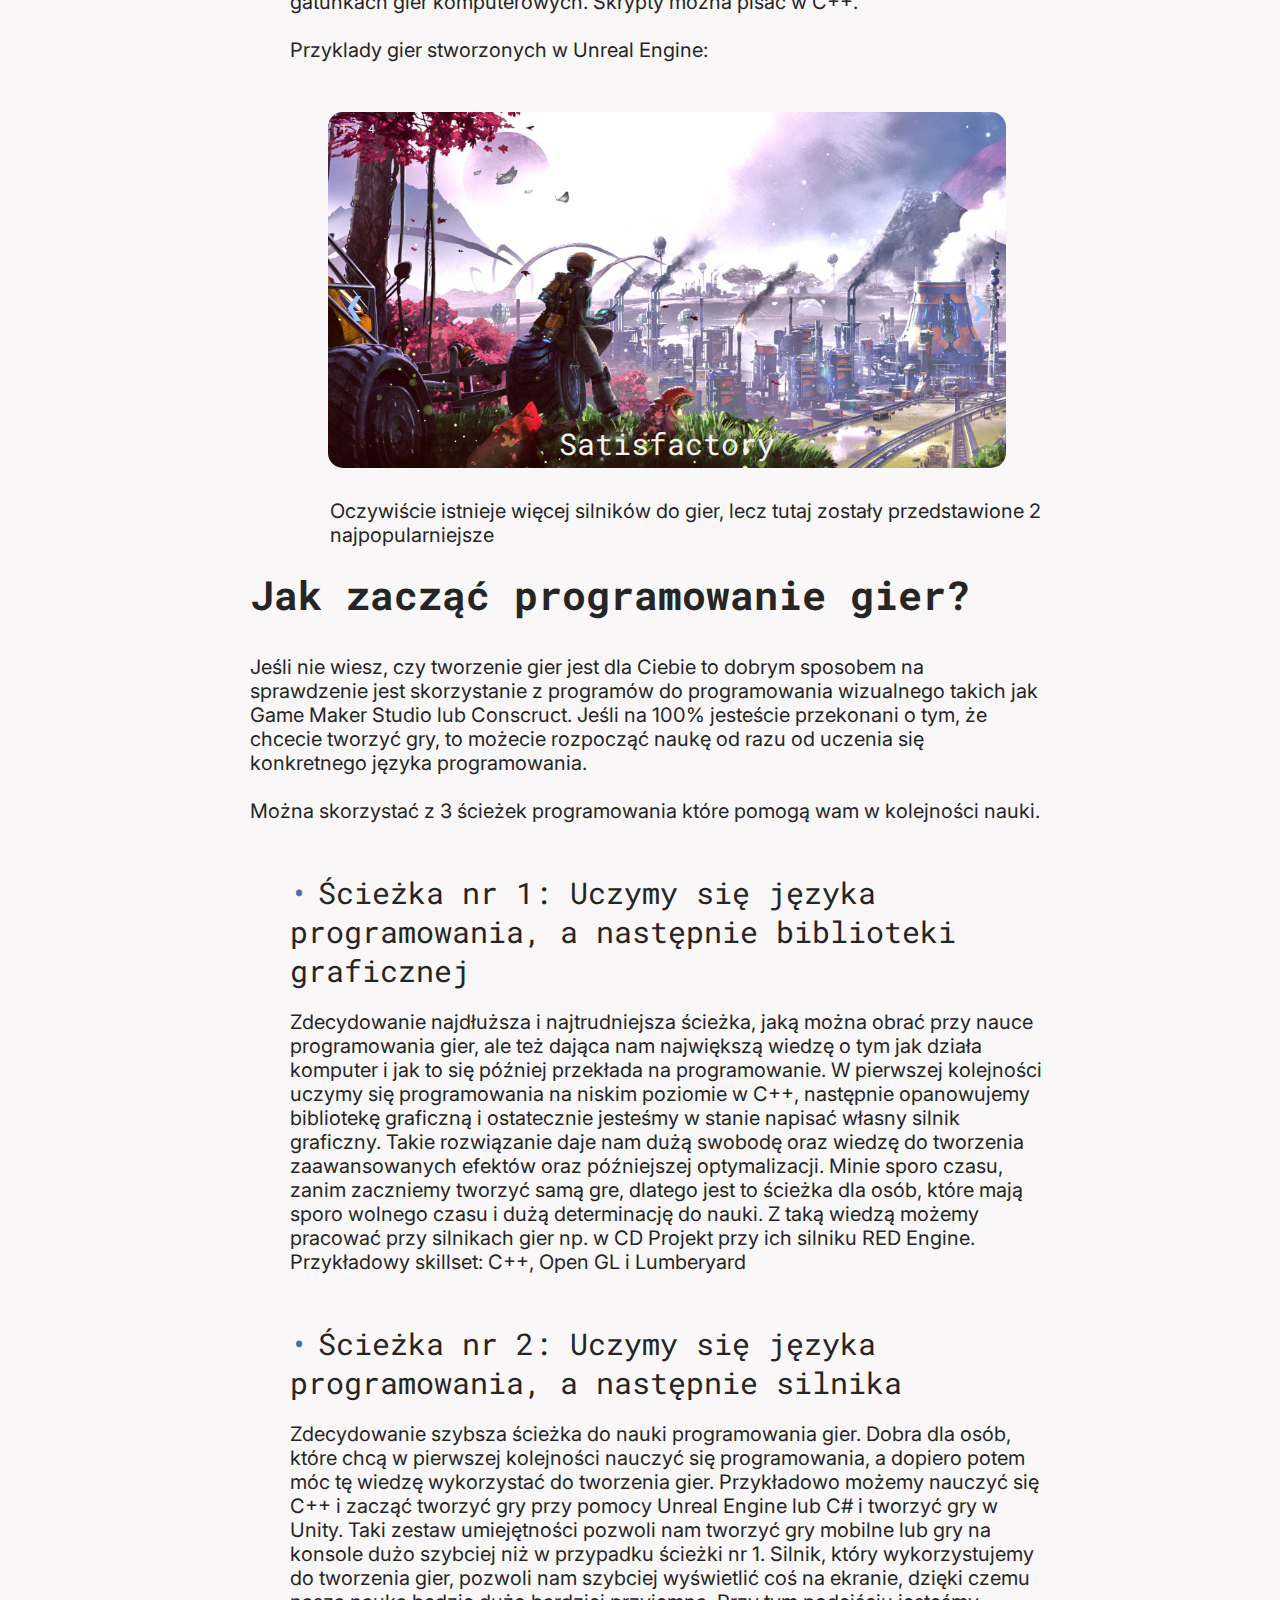
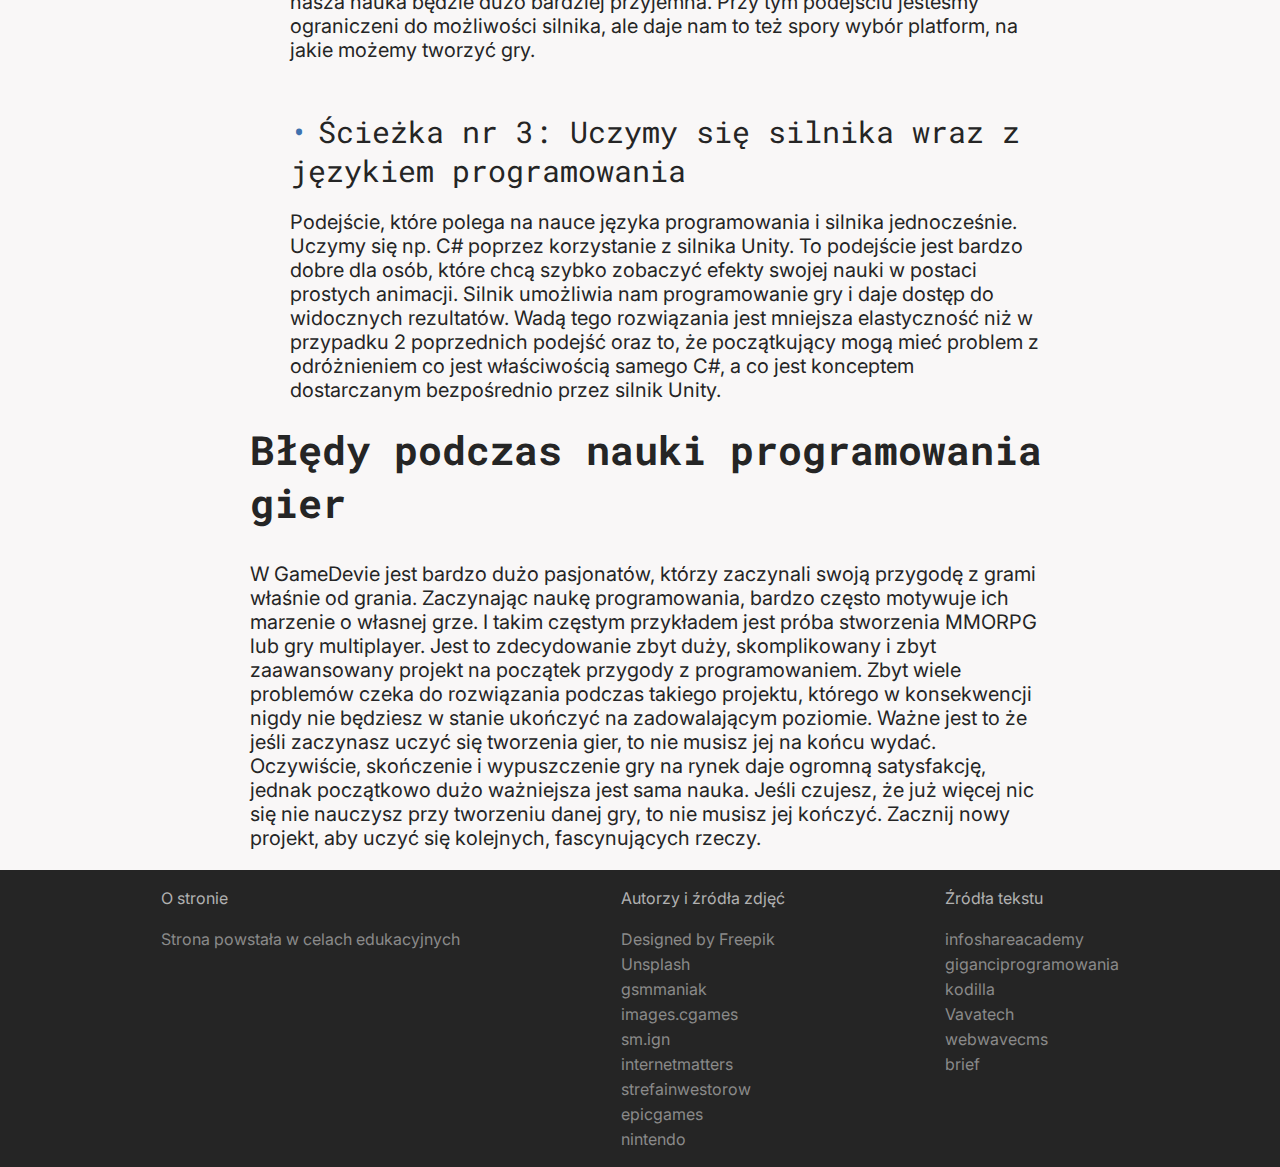
==== commit ed049132: "Dodanie contentu na stronę" ====
--- a/websites/gry/gry.html
+++ b/websites/gry/gry.html
@@ -1,12 +1,17 @@
 <!DOCTYPE html>
 <html lang="pl">
 <head>
-    <meta charset="UTF-8">
-    <meta http-equiv="X-UA-Compatible" content="IE=edge">
-    <meta name="viewport" content="width=device-width, -scale=1.0">
+    <meta charset="UTF-8" />
+    <meta name="viewport" content="width=device-width, initial-scale=1, shrink-to-fit=no">
+    <meta http-equiv="x-ua-compatible" content="ie=edge">
+    <meta http-equiv="X-UA-Compatible" content="IE=7">
+    <meta http-equiv="Content-Type" content="text/html;charset=UTF-8">
+    <meta name="description" content="Strona wykonana w celach edukacyjnych, zrzekam sie wszystkich praw autorskich">
+    <meta name="keywords" content="Language, jezyki, Programming, programowania, programowanie, nauka, edukacja">
+    <meta name="author" content="Meleko2">
     <title>Gry : Języki programowania</title>
+    <link rel="icon" href="../../img/SmallLogo.png">
     <link rel="stylesheet" href="../../mainStyle.css">
-    <link rel="stylesheet" href="gry.css">
 </head>
 <body>
 
@@ -32,7 +37,7 @@
             <!--Header-->
             <h1 class="bigHeader text-center">Poczatki z programowaniem gier</h1>
 
-            <h2 class="header mb-5" id="ktoToGameDev">Czym zajmuje się Game Developer?</h2>
+            <h2 class="header" id="ktoToGameDev">Czym zajmuje się Game Developer?</h2>
             <p class="text">Game developer to przede wszystkim programista. Jednak to pojęcie nie w pełni oddaje, czym konkretnie się zajmuje. Game developer może zajmować się bardzo wieloma rzeczami na różnych etapach tworzenia gry. Programista GameDev może zajmować się mechaniką gry (systemami walki, systemami do zadań), interfejsem użytkownika (wyświetlanie ekwipunku), efektami specjalnymi (systemem cząsteczek, programowaniem grafiki, animacjami), tworzeniem narzędzi (zadania w grze, edytory map), silnikiem gry, multiplayerem czy sztuczną inteligencją.<!--Idk czy cos jeszcze--></p>
 
             <h2 class="header" id="coMusiUmiec">Co musi umieć Game Developer?</h2>
--- a/mainStyle.css
+++ b/mainStyle.css
@@ -1,5 +1,22 @@
 /*Google fonts: Kanit 500, Inter, Roboto Mono 400 and 600 */
 @import url('https://fonts.googleapis.com/css2?family=Inter&family=Kanit:wght@500&family=Roboto&family=Roboto+Mono:wght@600&display=swap');
+
+
+.prezentacjaKodu
+{
+    padding: 12px 10px;
+    width: 300px;
+    background-color: #3F72AF;
+    color: rgb(255, 255, 255);
+    font-family: 'Kanit';
+    font-size: 20px;
+    margin-left: 10px;
+    margin-bottom: 30px;
+    border-radius: 10px;
+    box-shadow: inset 0px 0px 10px 3px rgba(6, 70, 99, 1);
+    -moz-box-shadow: inset 0px 0px 10px 3px rgba(6, 70, 99, 1);
+}
+
 
 /*Szybkie style*/
 
@@ -52,6 +69,9 @@
     box-sizing:border-box;
     -moz-box-sizing: border-box;
     -webkit-box-sizing: border-box;
+    position: sticky;
+    top: 0px;
+    z-index: 99;
 }
 
 .top-nav > ul > li > a
@@ -60,6 +80,11 @@
     font-family: 'Roboto';
     font-size: 20px;
     text-decoration: none;
+}
+
+.top-nav > ul > li > a:hover
+{
+    color: #686868;
 }
   
 .menu 
@@ -115,7 +140,7 @@
     position: absolute;
     height: 4px;
     width: 30px;
-    transition: transform 400ms cubic-bezier(0.23, 1, 0.32, 1);
+    transition: transform 600ms cubic-bezier(0.23, 1, 0.32, 1);
     border-radius: 2px;
     box-sizing:border-box;
     -moz-box-sizing: border-box;
@@ -143,7 +168,7 @@
 #menu-toggle:checked + .menu-button-container .menu-button::before 
 {
     margin-top: 0px;
-    transform: rotate(405deg);
+    transform: rotate(220deg);
     box-sizing:border-box;
     -moz-box-sizing: border-box;
     -webkit-box-sizing: border-box;
@@ -160,7 +185,7 @@
 #menu-toggle:checked + .menu-button-container .menu-button::after 
 {
     margin-top: 0px;
-    transform: rotate(-405deg);
+    transform: rotate(-220deg);
     box-sizing:border-box;
     -moz-box-sizing: border-box;
     -webkit-box-sizing: border-box;
@@ -286,7 +311,7 @@
 {
     list-style-type: none;
     position: sticky;
-    top: 50px;
+    top: 70px;
 }
 
 .spis-list > li:before
@@ -531,6 +556,7 @@
     .footer{
         display: block;
         text-align: center;
+        width: 100%;
     }
     .footer-list{
         margin-bottom: 10px;
@@ -539,10 +565,10 @@
         height: 28px;
         width: auto;
     }
-    .navigation > a
-    {
-        font-size: 15px;
-        padding: 5px;
+
+    .list
+    {
+        margin-left: -25px;
     }
 
     .menu-button-container 
@@ -567,6 +593,11 @@
         color: #F9F7F7;
     }
 
+    .top-nav > ul > li > a:hover
+    {
+        color: rgb(180, 180, 180);
+    }
+
     #menu-toggle ~ .menu li 
     {
         height: 0;
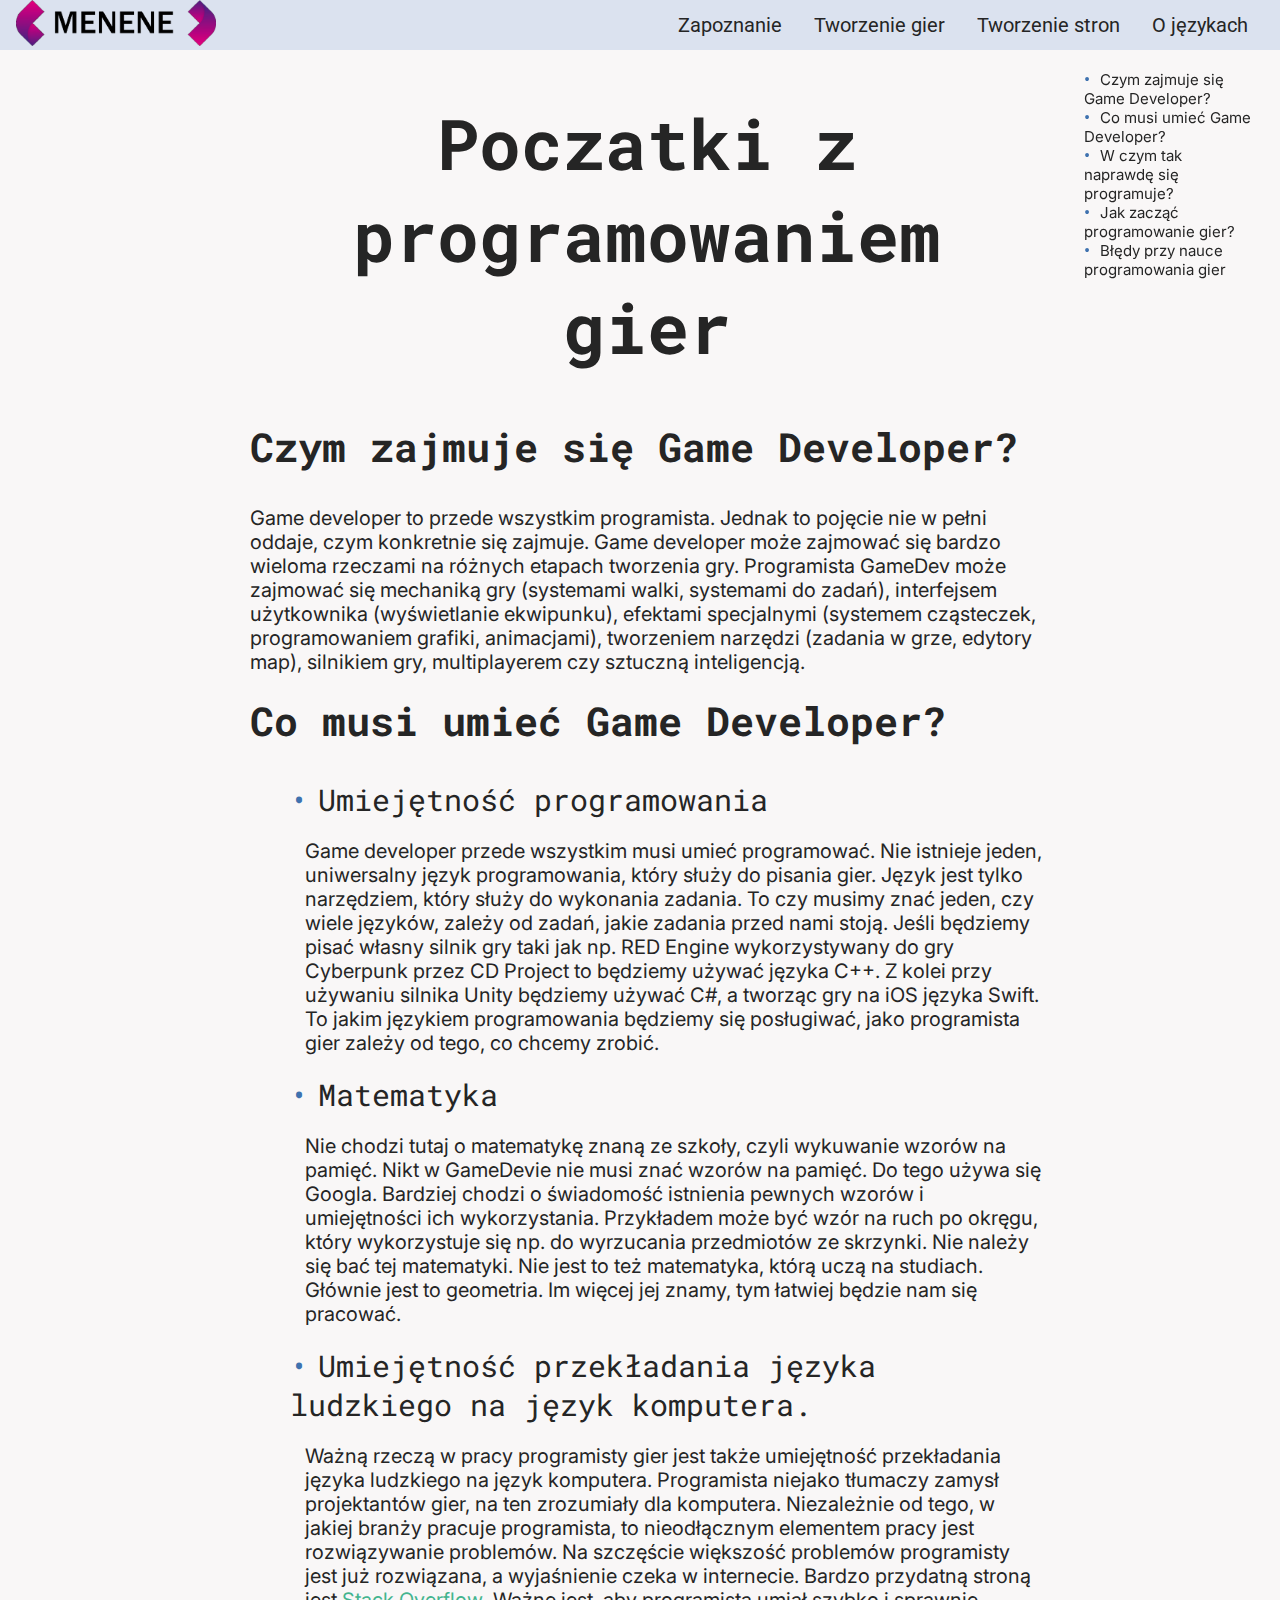
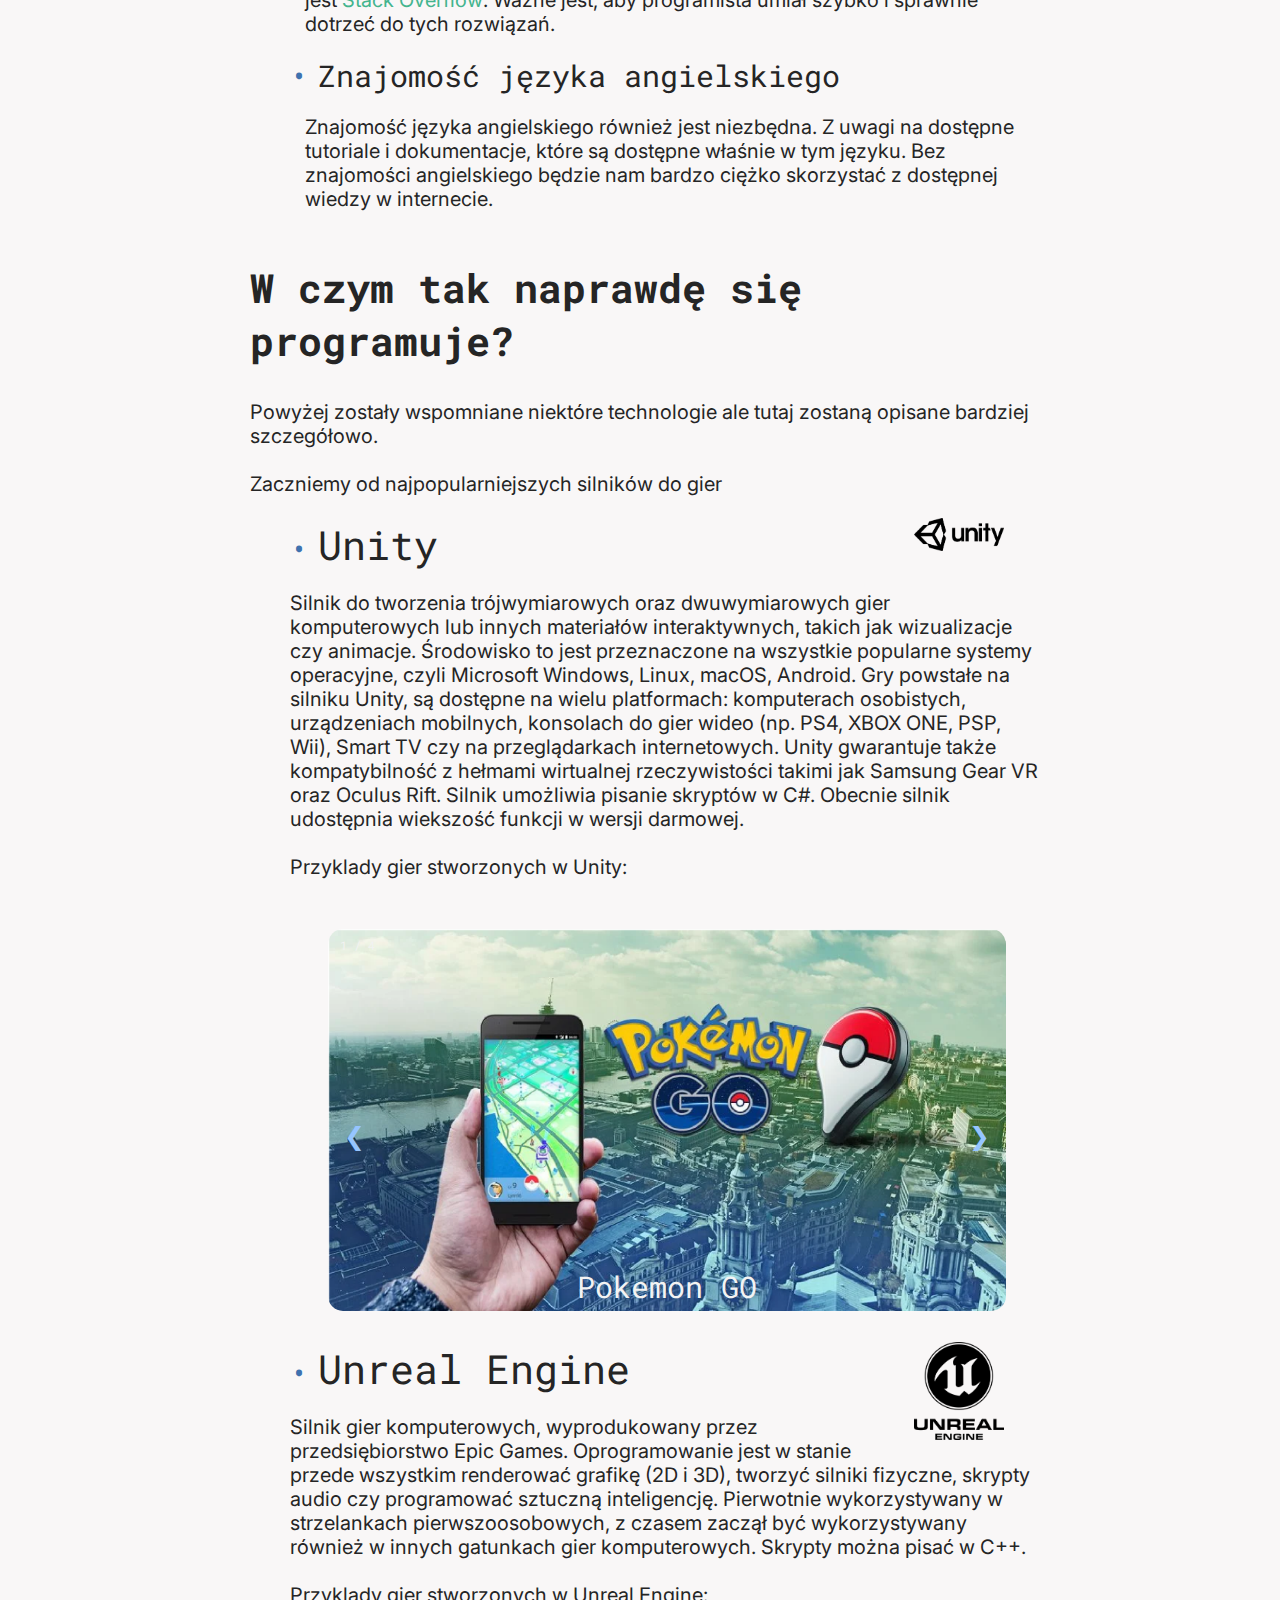
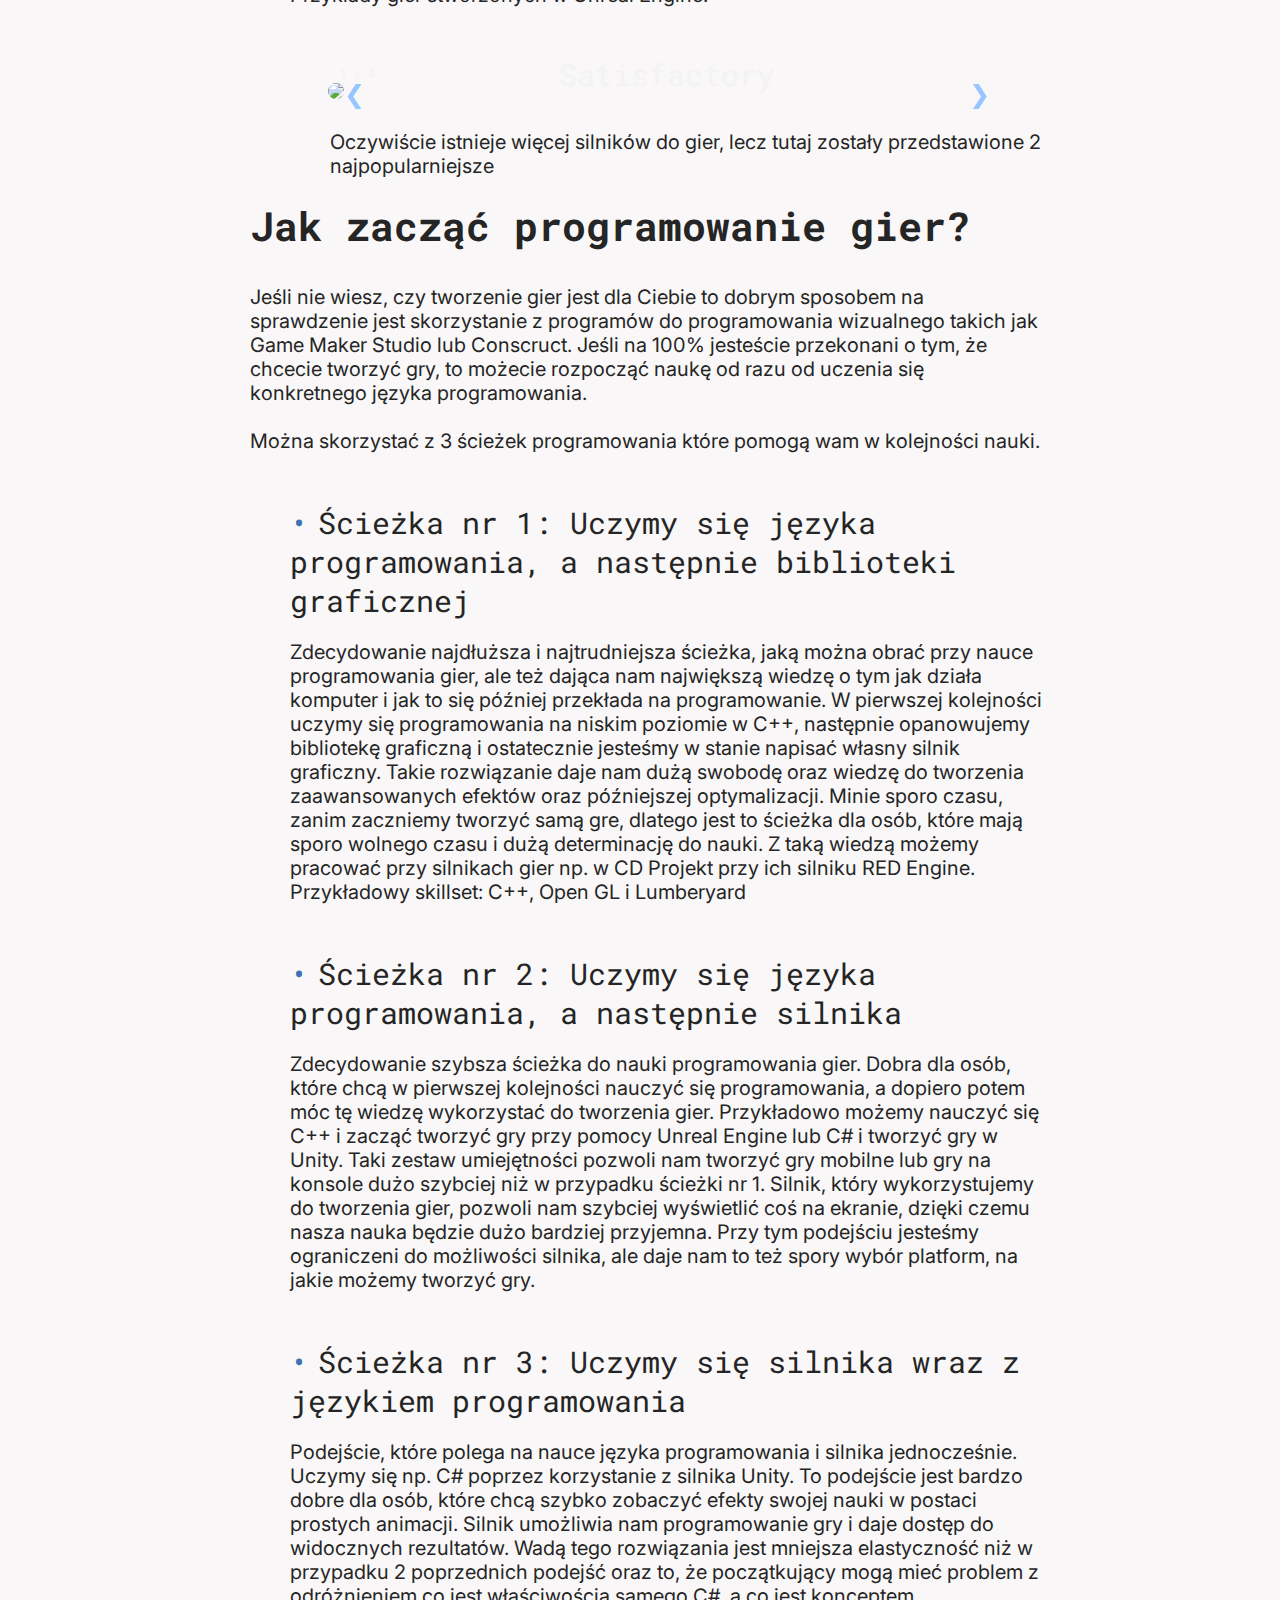
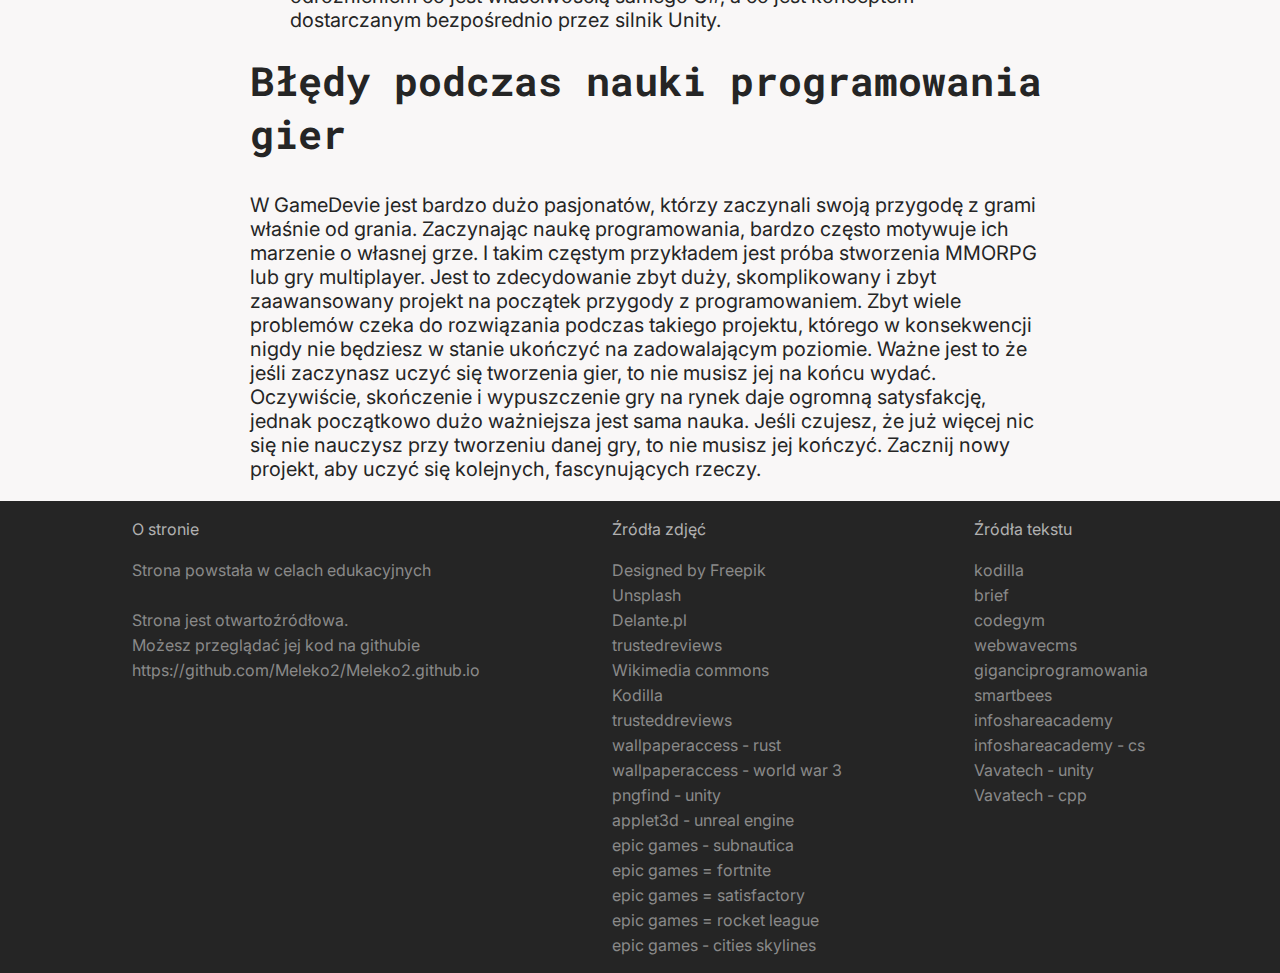
==== commit 0dfb6cc4: "Optymalizacja strony i dodano informacji na strone" ====
--- a/websites/gry/gry.html
+++ b/websites/gry/gry.html
@@ -90,7 +90,7 @@
 
                         <div class="slides-1 fade">
                             <div class="number-text">4 / 4</div>
-                            <img src="../../img/rust.jpg" class="picture">
+                            <img src="../../img/rust.png" class="picture">
                             <div class="carousel-text">Rust</div>
                         </div>
                     
@@ -110,28 +110,28 @@
                     <div class="carousel-container">
 
                         <div class="slides-2 fade">
-                        <div class="number-text">1 / 4</div>
-                        <img src="../../img/satisfactory.png" class="picture">
-                        <div class="carousel-text">Satisfactory</div>
-                        </div>
-                    
-                        <div class="slides-2 fade">
-                        <div class="number-text">2 / 4</div>
-                        <img src="../../img/worldWar3.jpg" class="picture">
-                        <div class="carousel-text">World War 3</div>
-                        </div>
-                    
-                        <div class="slides-2 fade">
-                        <div class="number-text">3 / 4</div>
-                        <img src="../../img/rocketLeague.png" class="picture">
-                        <div class="carousel-text">Rocket League</div>
+                            <div class="number-text">1 / 4</div>
+                            <img src="../../img/satisfactory.png" class="picture">
+                            <div class="carousel-text">Satisfactory</div>
+                        </div>
+                    
+                        <div class="slides-2 fade">
+                            <div class="number-text">2 / 4</div>
+                            <img src="../../img/worldWar3.jpg" class="picture">
+                            <div class="carousel-text">World War 3</div>
+                        </div>
+                    
+                        <div class="slides-2 fade">
+                            <div class="number-text">3 / 4</div>
+                            <img src="../../img/rocketLeague.png" class="picture">
+                            <div class="carousel-text">Rocket League</div>
                         </div>
 
                         <div class="slides-2 fade">
                             <div class="number-text">4 / 4</div>
                             <img src="../../img/fortnite.png" class="picture">
                             <div class="carousel-text">Fortnite</div>
-                            </div>
+                        </div>
                     
                         <a class="prev" onclick="plusSlides(-1, 1)">&#10094;</a>
                         <a class="next" onclick="plusSlides(1, 1)">&#10095;</a>
@@ -181,33 +181,45 @@
     <div class="footer">
         <div class="footer-list">
             <p class="mb-3">O stronie</p>
-            <a href="#">Strona powstała w celach edukacyjnych</a>
+            <a href="#">Strona powstała w celach edukacyjnych</a><br>
+            <a href="#">Strona jest otwartoźródłowa.<br>
+            Możesz przeglądać jej kod na githubie <a href="https://github.com/Meleko2/Meleko2.github.io" target="_blank">https://github.com/Meleko2/Meleko2.github.io</a></a>
         </div>
 
         <div class="footer-list">
-            <p class="mb-3">Autorzy i źródła zdjęć</p>   
+            <p class="mb-3">Źródła zdjęć</p>   
             <a href="http://www.freepik.com" target="_blank">Designed by Freepik</a>
             <a href="https://unsplash.com" target="_blank">Unsplash</a>
-            <a href="gsmmaniak.pl">gsmmaniak</a>
-            <a href="images.cgames.de">images.cgames</a>
-            <a href="sm.ign.com">sm.ign</a>
-            <a href="internetmatters.org">internetmatters</a>
-            <a href="strefainwestorow.pl">strefainwestorow</a>
-            <a href="cdn1.epicgames.com">epicgames</a>
-            <a href="https://www.nintendo.com/store/products/subnautica-switch">nintendo</a>
+            <a href="https://delante.pl/definicje/certyfikat-ssl/" target="_blank">Delante.pl</a>
+            <a href="https://www.trustedreviews.com/news/fortnite-chapter-3-new-map-battle-pass-skins-release-date-4189712">trustedreviews</a>
+            <a href="https://commons.wikimedia.org/wiki/Strona_główna" target="_blank">Wikimedia commons</a>
+            <a href="https://kodilla.com/pl/blog/jak-efektywnie-uczyc-sie-programowania" target="_blank">Kodilla</a>
+            <a href="https://www.trustedreviews.com/news/pokemon-go-gets-a-special-update-for-iphones-4189154" target="_blank">trusteddreviews</a>
+            <a href="https://wallpaperaccess.com/rust-game" target="_blank">wallpaperaccess - rust</a>
+            <a href="https://wallpaperaccess.com/world-war-3-game" target="_blank">wallpaperaccess - world war 3</a>
+            <a href="https://www.pngfind.com/freepng/unity-logo/" target="_blank">pngfind - unity</a>
+            <a href="https://applet3d.com/3d-rendering/best-architectural-rendering-software/" target="_blank">applet3d - unreal engine</a>
+            <a href="https://store.epicgames.com/en-US/p/subnautica" target="_blank">epic games - subnautica</a>
+            <a href="https://store.epicgames.com/en-US/p/fortnite" target="_blank">epic games = fortnite</a>
+            <a href="https://store.epicgames.com/en-US/p/satisfactory" target="_blank">epic games = satisfactory</a>
+            <a href="https://store.epicgames.com/en-US/p/rocket-league" target="_blank">epic games = rocket league</a>
+            <a href="https://store.epicgames.com/pl/p/cities-skylines" target="_blank">epic games - cities skylines</a>
+
         </div>
 
         <div class="footer-list">
             <p class="mb-3">Źródła tekstu</p>
-            <a href="https://infoshareacademy.com/blog/2021/01/18/jak-zaczac-programowac-gry/">infoshareacademy</a>
-            <a href="https://www.giganciprogramowania.edu.pl/blog/jak-zaczac-przygode-z-programowaniem-gier">giganciprogramowania</a>
-            <a href="https://kodilla.com/pl/blog/nauka-programowania-od-zera">kodilla</a>
-            <a href="Unity - Vavatech.pl">Vavatech</a>
-            <a href="https://webwavecms.com/tworzenie-stron-internetowych-to-latwe">webwavecms</a>
-            <a href="https://brief.pl/tworzenie-stron-internetowych-od-czego-powinienes-zaczac/">brief</a>
-        </div>
-
-    </div>
+            <a href="https://kodilla.com/pl/blog/nauka-programowania-od-zera" target="_blank">kodilla</a>
+            <a href="https://brief.pl/tworzenie-stron-internetowych-od-czego-powinienes-zaczac/" target="_blank">brief</a>
+            <a href="https://codegym.cc/pl/groups/posts/dlaczego-powiniene-nauczy-si-jzyka-java-w-2020" target="_blank">codegym</a>
+            <a href="https://webwavecms.com/tworzenie-stron-internetowych-to-latwe" target="_blank">webwavecms</a>
+            <a href="https://www.giganciprogramowania.edu.pl/blog/jak-zaczac-przygode-z-programowaniem-gier" target="_blank">giganciprogramowania</a>
+            <a href="https://smartbees.pl/baza-wiedzy/php" target="_blank">smartbees</a>
+            <a href="https://infoshareacademy.com/blog/2021/01/18/jak-zaczac-programowac-gry/" target="_blank">infoshareacademy</a>
+            <a href="https://infoshareacademy.com/blog/2022/12/14/dlaczego-warto-zostac-c-developerem/" target="_blank">infoshareacademy - cs</a>
+            <a href="https://vavatech.pl/technologie/tworzenie-gier/unity" target="_blank">Vavatech - unity</a>
+            <a href="https://vavatech.pl/technologie/jezyki-programowania/cpp" target="_blank">Vavatech - cpp</a>
+        </div>
 
 </body>
 <script src="../../js/carousel.js"></script>
--- a/mainStyle.css
+++ b/mainStyle.css
@@ -1,22 +1,7 @@
 /*Google fonts: Kanit 500, Inter, Roboto Mono 400 and 600 */
 @import url('https://fonts.googleapis.com/css2?family=Inter&family=Kanit:wght@500&family=Roboto&family=Roboto+Mono:wght@600&display=swap');
 
-
-.prezentacjaKodu
-{
-    padding: 12px 10px;
-    width: 300px;
-    background-color: #3F72AF;
-    color: rgb(255, 255, 255);
-    font-family: 'Kanit';
-    font-size: 20px;
-    margin-left: 10px;
-    margin-bottom: 30px;
-    border-radius: 10px;
-    box-shadow: inset 0px 0px 10px 3px rgba(6, 70, 99, 1);
-    -moz-box-shadow: inset 0px 0px 10px 3px rgba(6, 70, 99, 1);
-}
-
+*{ scroll-behavior: smooth;}
 
 /*Szybkie style*/
 
@@ -237,7 +222,7 @@
 
 .bigHeader
 {
-    font-size: 80px;
+    font-size: 70px;
     color: #252525;
     font-family: 'Roboto mono';
 }
@@ -319,6 +304,7 @@
     content: "•";
     color: #3F72AF;
     margin-right: 10px;
+    scroll-behavior: smooth;
 }
 
 .link-spis
@@ -530,7 +516,7 @@
 
     .mediumHeader
     {
-        font-size: 40px;
+        font-size: 35px;
     }
 
     .bigHeader
@@ -549,28 +535,8 @@
 
 }
 
-@media screen and (max-width:800px) {
-    .header{
-        font-size: 20px;
-    }
-    .footer{
-        display: block;
-        text-align: center;
-        width: 100%;
-    }
-    .footer-list{
-        margin-bottom: 10px;
-    }
-    #logoIndex{
-        height: 28px;
-        width: auto;
-    }
-
-    .list
-    {
-        margin-left: -25px;
-    }
-
+@media screen and (max-width:850px)
+{
     .menu-button-container 
     {
         display: flex;
@@ -632,9 +598,32 @@
     }
 }
 
+@media screen and (max-width:800px) {
+    .header{
+        font-size: 20px;
+    }
+    .footer{
+        display: block;
+        text-align: center;
+        width: 100%;
+    }
+    .footer-list{
+        margin-bottom: 10px;
+    }
+    #logoIndex{
+        height: 28px;
+        width: auto;
+    }
+
+    .list
+    {
+        margin-left: -25px;
+    }
+}
+
 @media screen and (max-width:600px) {
     .bigHeader{
-        font-size: 45px;
+        font-size: 35px;
     }
     .main{
         width: 100%;
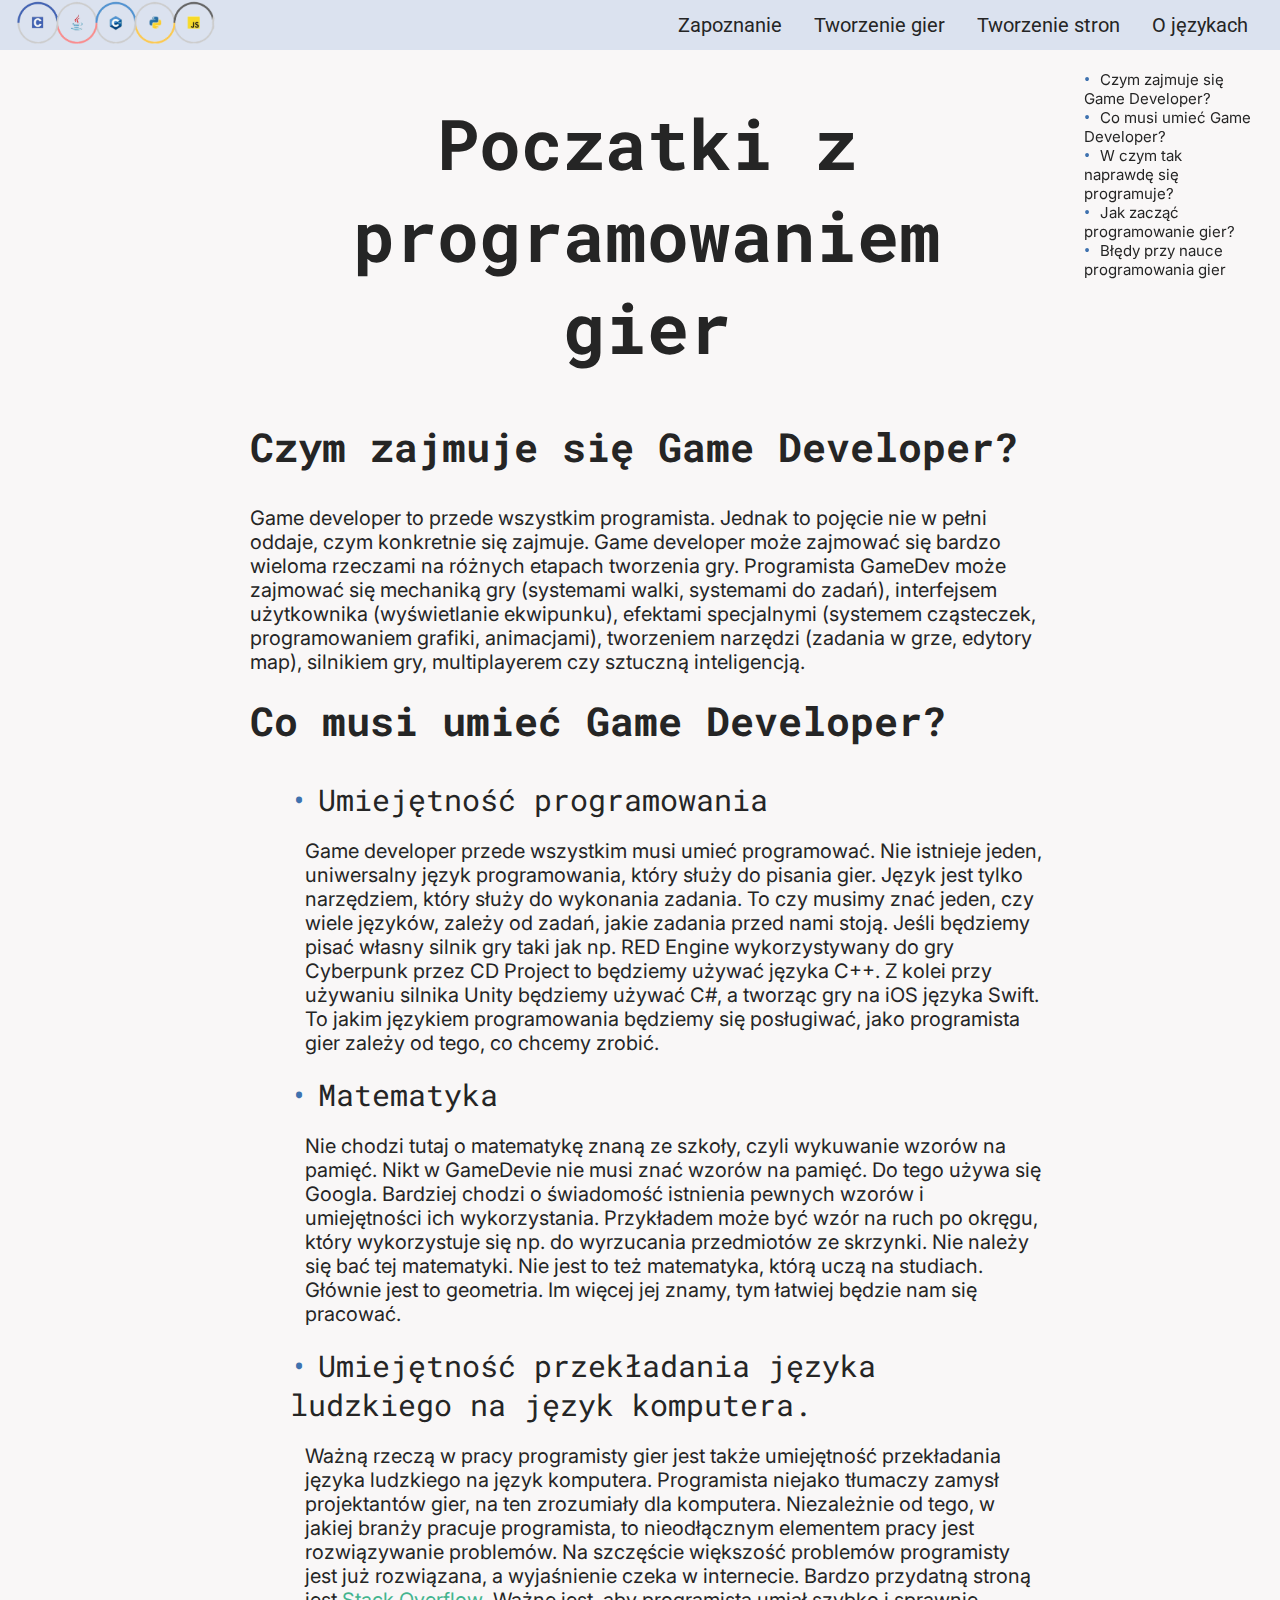
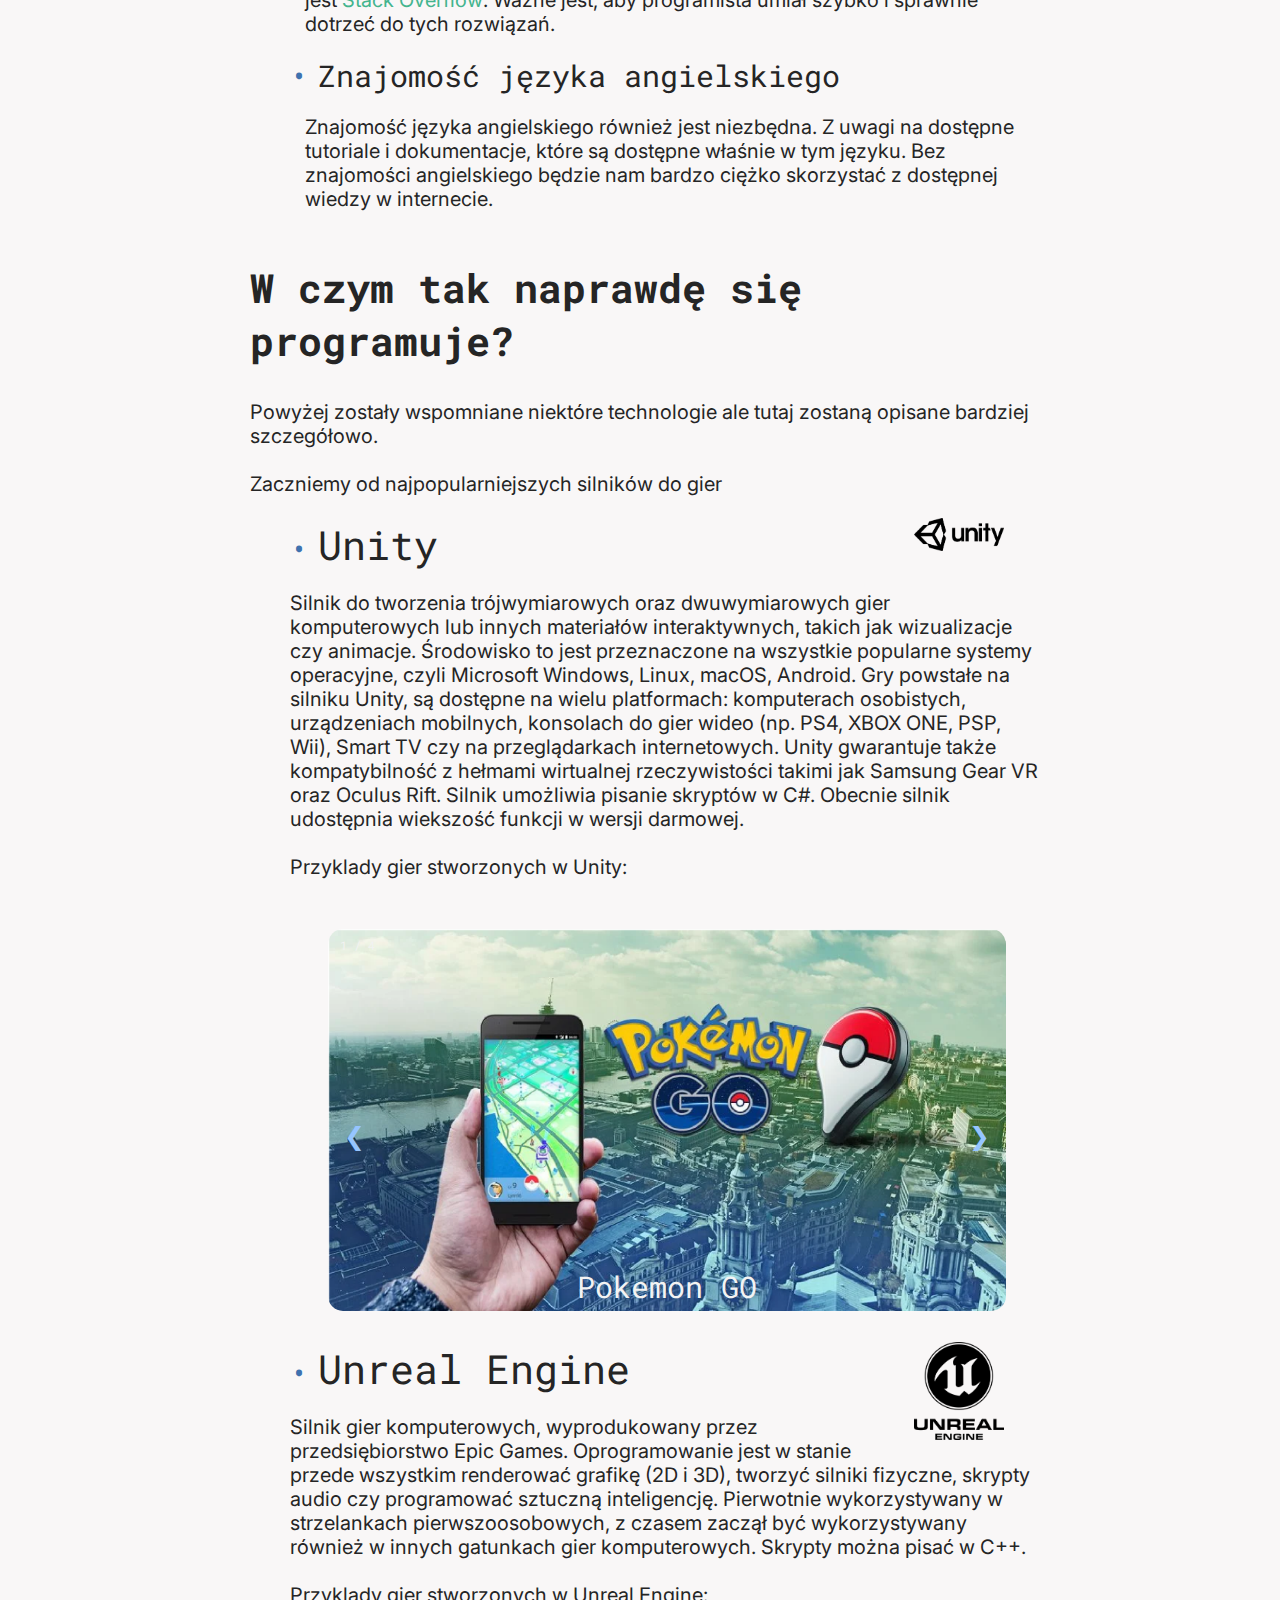
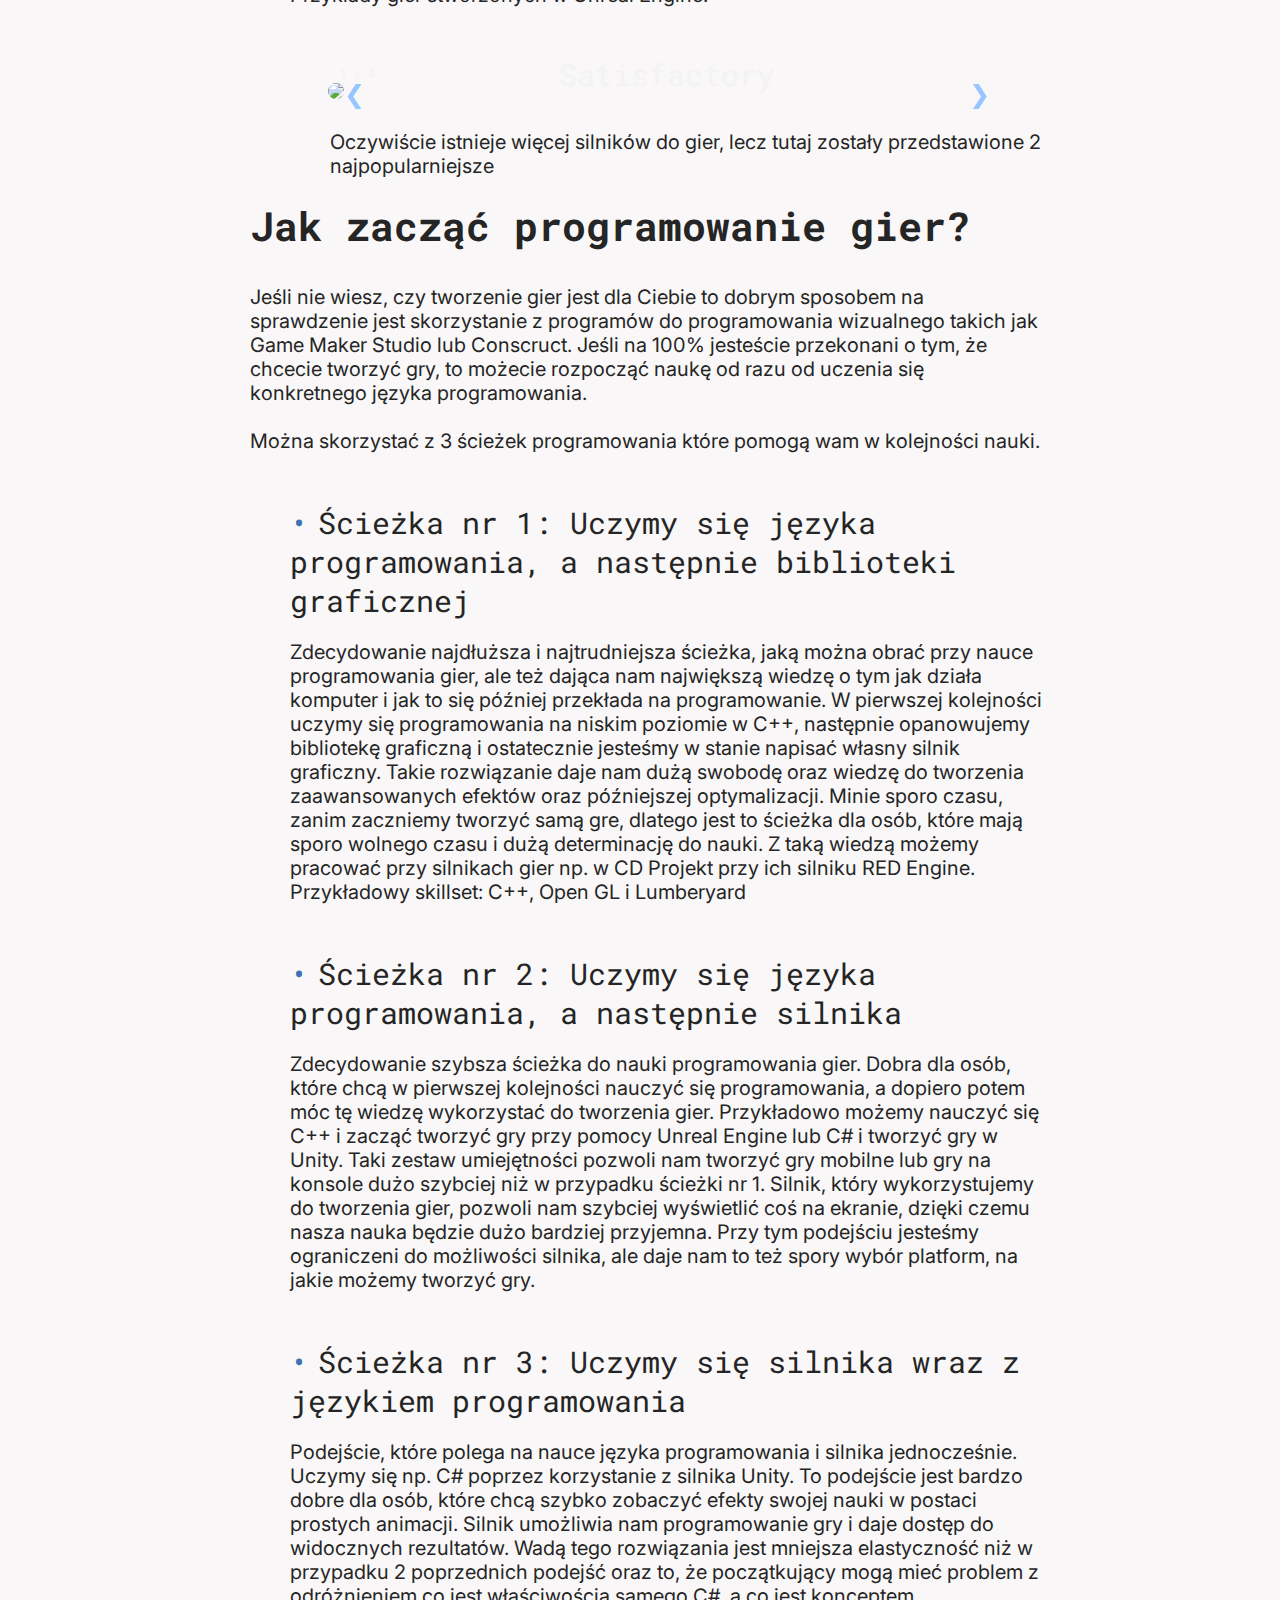
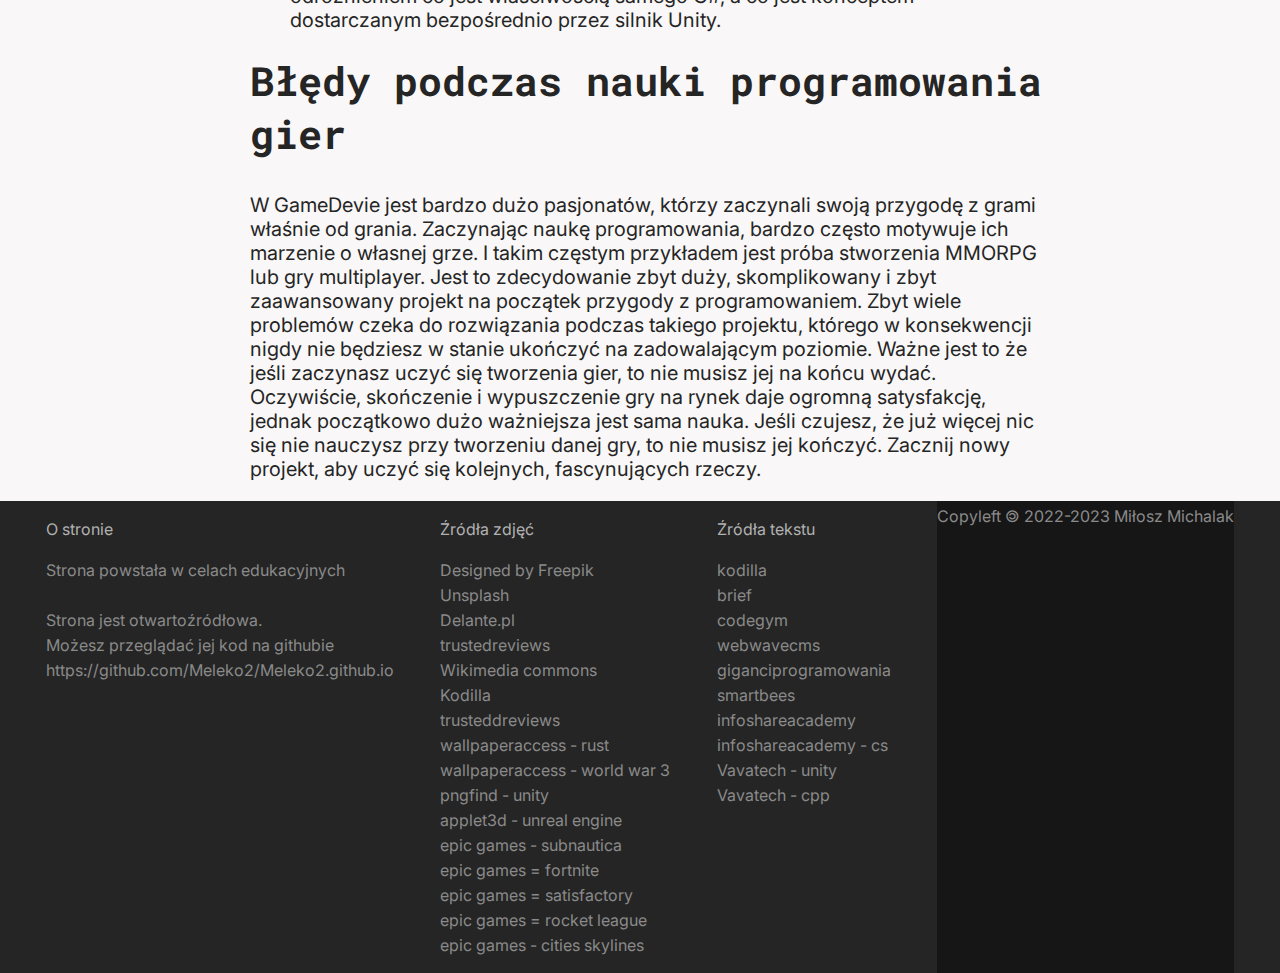
==== commit 2729808d: "Poprawa strony" ====
--- a/websites/gry/gry.html
+++ b/websites/gry/gry.html
@@ -221,6 +221,10 @@
             <a href="https://vavatech.pl/technologie/jezyki-programowania/cpp" target="_blank">Vavatech - cpp</a>
         </div>
 
+        <div id="down-footer">
+            <a href="#">Copyleft 🄯 2022-2023 Miłosz Michalak</a>
+        </div>
+
 </body>
 <script src="../../js/carousel.js"></script>
 </html>--- a/mainStyle.css
+++ b/mainStyle.css
@@ -1,7 +1,7 @@
 /*Google fonts: Kanit 500, Inter, Roboto Mono 400 and 600 */
 @import url('https://fonts.googleapis.com/css2?family=Inter&family=Kanit:wght@500&family=Roboto&family=Roboto+Mono:wght@600&display=swap');
 
-*{ scroll-behavior: smooth;}
+*{scroll-behavior: smooth;}
 
 /*Szybkie style*/
 
@@ -126,6 +126,9 @@
     height: 4px;
     width: 30px;
     transition: transform 600ms cubic-bezier(0.23, 1, 0.32, 1);
+    -o-transition: transform 600ms cubic-bezier(0.23, 1, 0.32, 1);
+    -moz-transition: transform 600ms cubic-bezier(0.23, 1, 0.32, 1);
+    -webkit-transition: transform 600ms cubic-bezier(0.23, 1, 0.32, 1);
     border-radius: 2px;
     box-sizing:border-box;
     -moz-box-sizing: border-box;
@@ -272,6 +275,7 @@
     transition: all 0.2s ease-out;
     -moz-transition: all 0.2s ease-out;
     -webkit-transition: all 0.2s ease-out;
+    -o-transition: all 0.2 ease-out;
 }
 
 .link:hover
@@ -337,6 +341,20 @@
     color: #8a8a8a;
     text-decoration: none;
 }
+
+#down-footer
+{
+    background-color: #161616;
+    text-align: center;
+    padding: 5px 0px;
+}
+
+#down-footer > a{
+    color: #8a8a8a;
+    text-decoration: none;
+    font-family: 'Inter';
+    font-weight: 400;
+} 
 
 .footer > * > p
 {
@@ -397,9 +415,10 @@
   color: #96c5ff;
   font-weight: 500;
   font-size: 25px;
-  transition: 0.6s ease;
-  -moz-transition: 0.6s ease;
-  -webkit-transition: 0.6s ease;
+  transition: 0.6s all ease;
+  -moz-transition: 0.6s all ease;
+  -webkit-transition: 0.6s all ease;
+  -o-transition: 0.6s all ease;
   border-radius: 0 3px 3px 0;
   user-select: none;
   -moz-user-select: none;
@@ -557,6 +576,7 @@
     .top-nav > ul > li > a
     {
         color: #F9F7F7;
+        font-family: 'Roboto mono';
     }
 
     .top-nav > ul > li > a:hover
@@ -571,6 +591,9 @@
         padding: 0;
         border: 0;
         transition: height 400ms cubic-bezier(0.23, 1, 0.32, 1);
+        -o-transition: height 400ms cubic-bezier(0.23, 1, 0.32, 1);
+        -moz-transition: height 400ms cubic-bezier(0.23, 1, 0.32, 1);
+        -webkit-transition: height 400ms cubic-bezier(0.23, 1, 0.32, 1);
     }
 
     #menu-toggle:checked ~ .menu li 
@@ -579,6 +602,9 @@
         height: 2.5em;
         padding: 0.5em;
         transition: height 400ms cubic-bezier(0.23, 1, 0.32, 1);
+        -o-transition: height 400ms cubic-bezier(0.23, 1, 0.32, 1);
+        -moz-transition: height 400ms cubic-bezier(0.23, 1, 0.32, 1);
+        -webkit-transition: height 400ms cubic-bezier(0.23, 1, 0.32, 1)
     }
 
     .menu > li 
@@ -611,7 +637,7 @@
         margin-bottom: 10px;
     }
     #logoIndex{
-        height: 28px;
+        height: 40px;
         width: auto;
     }
 
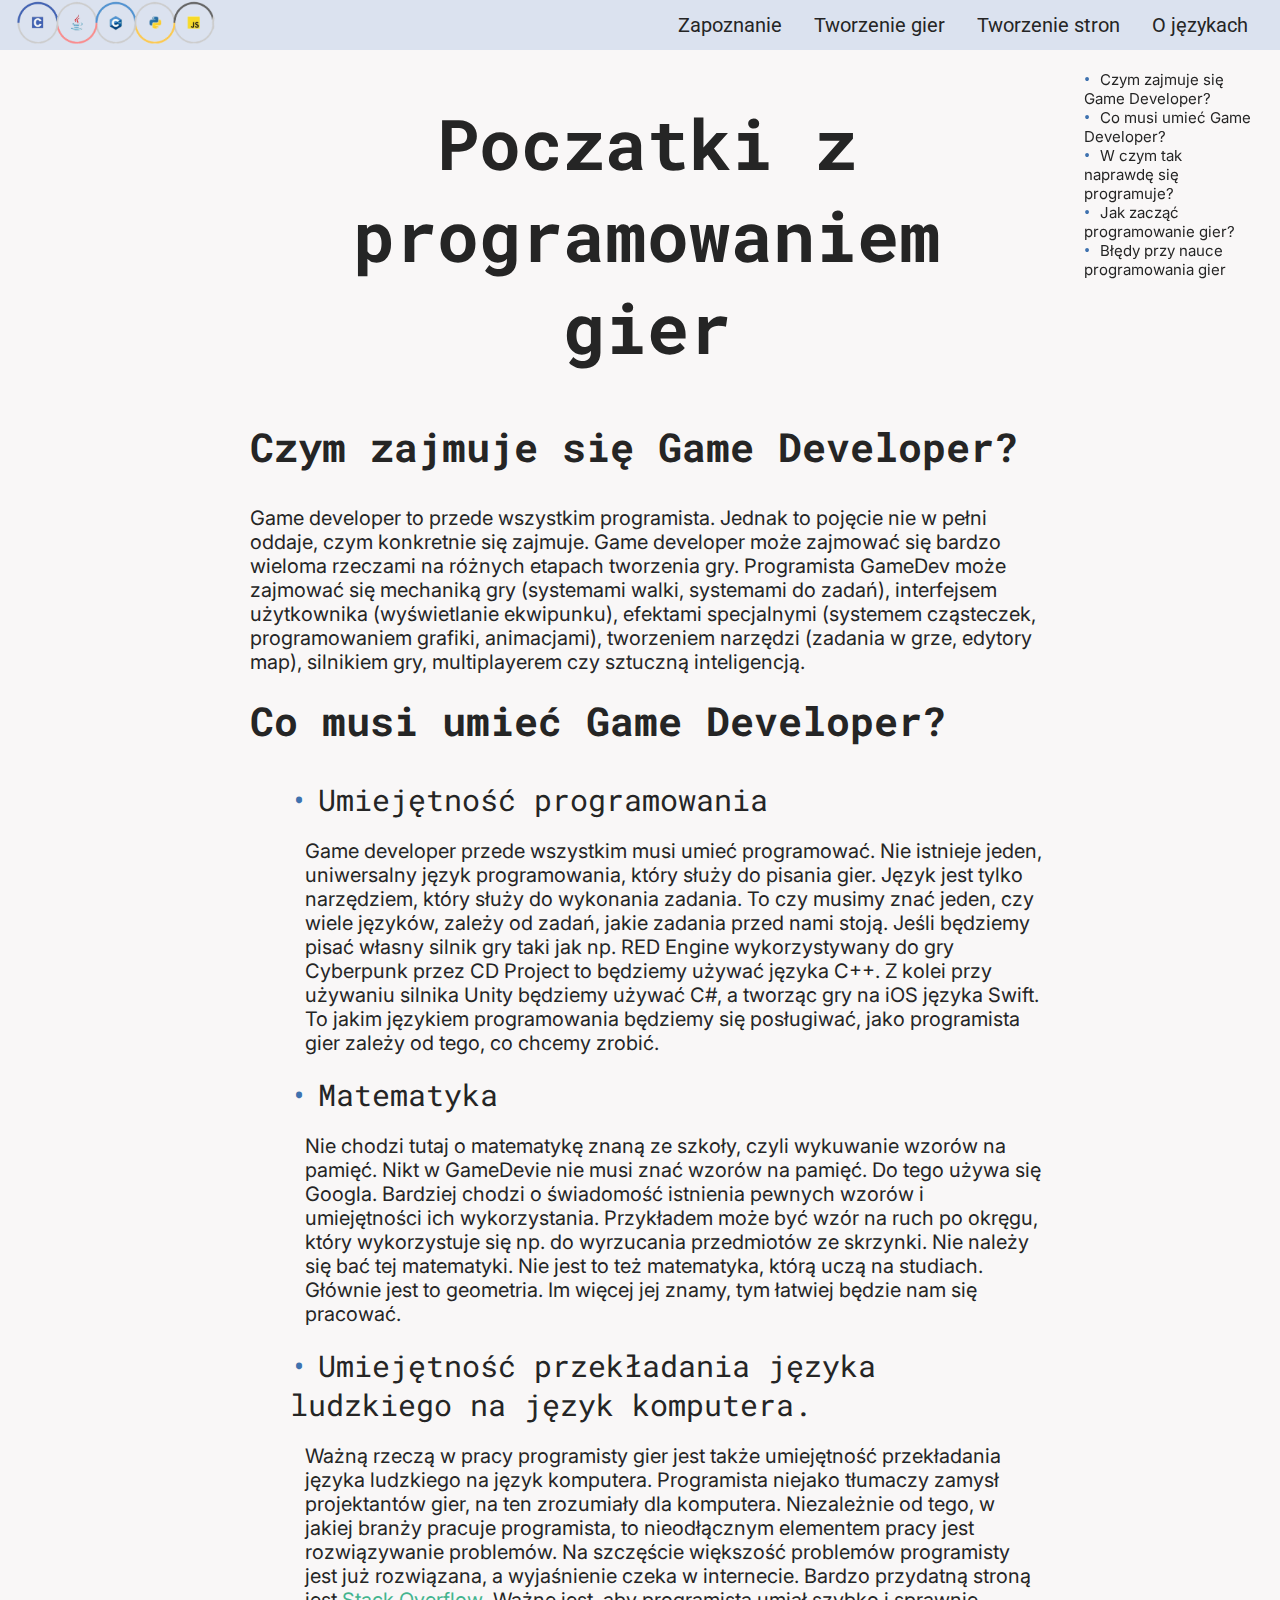
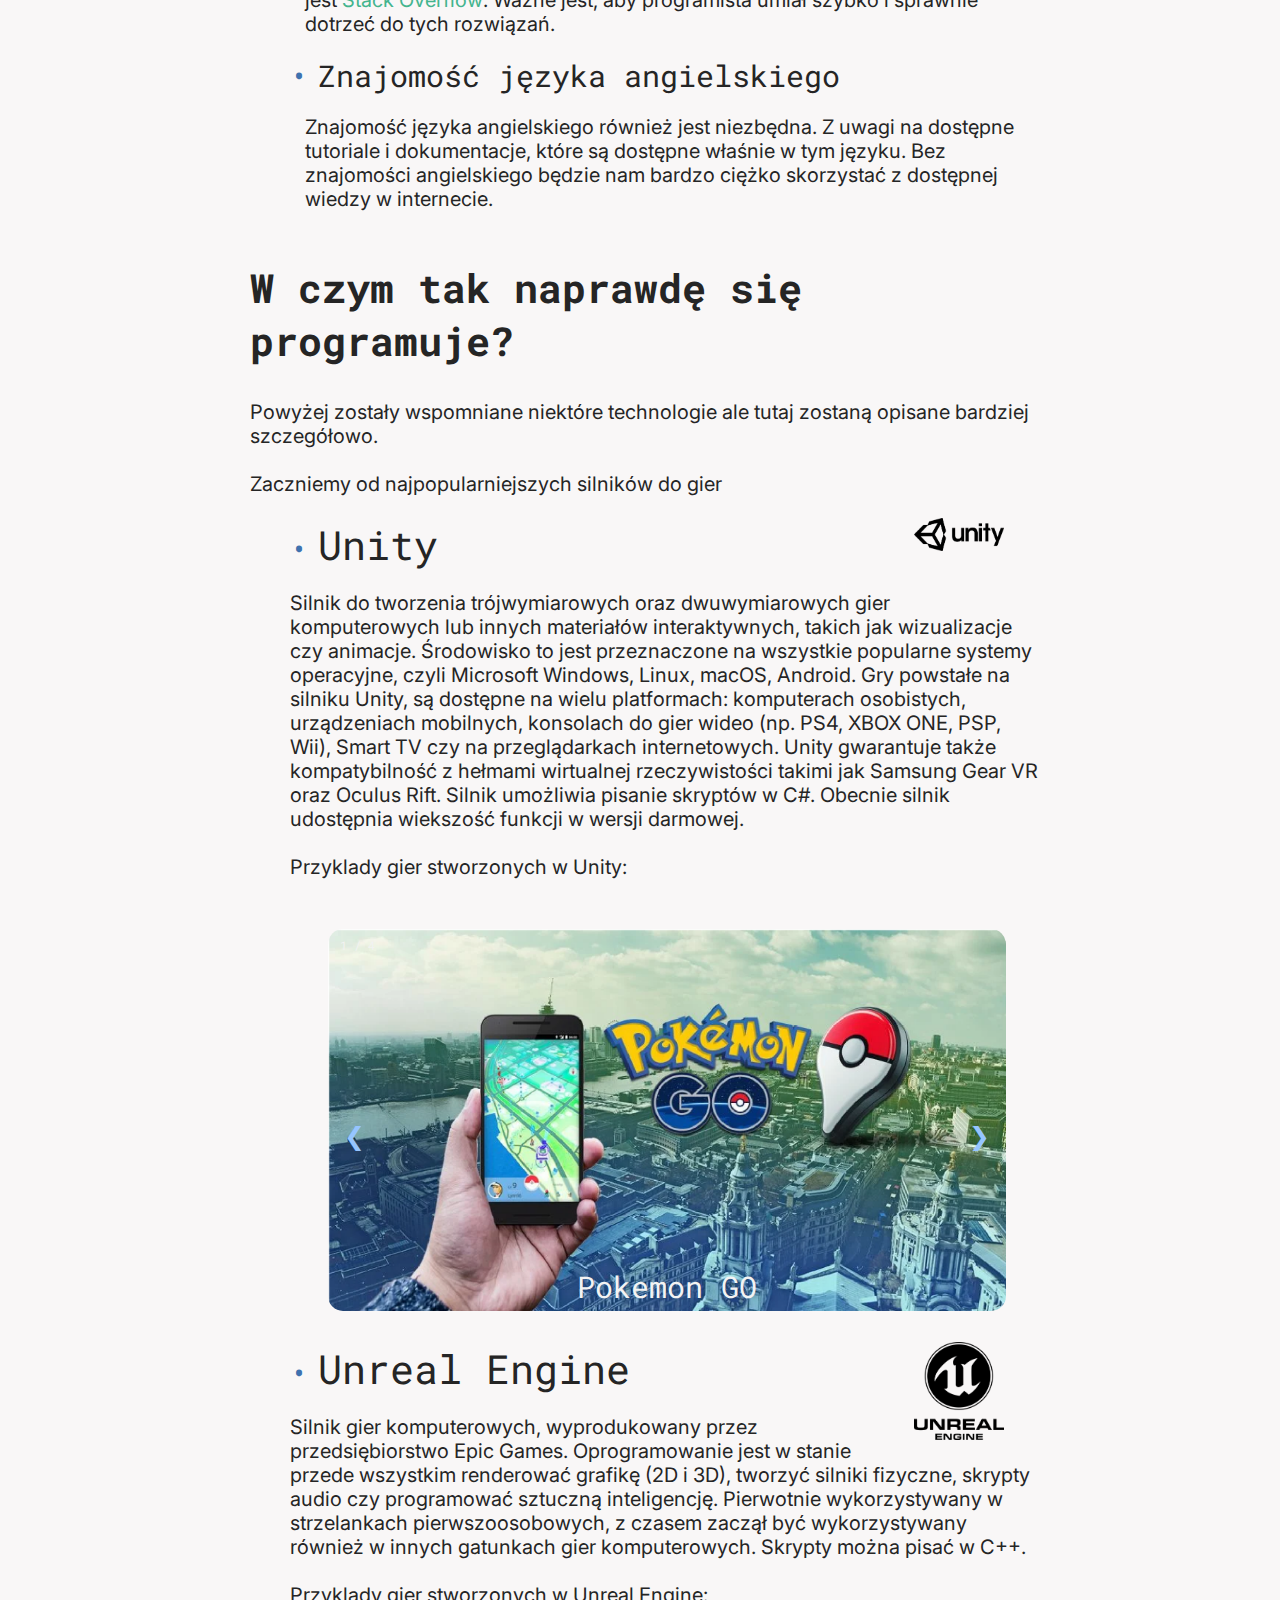
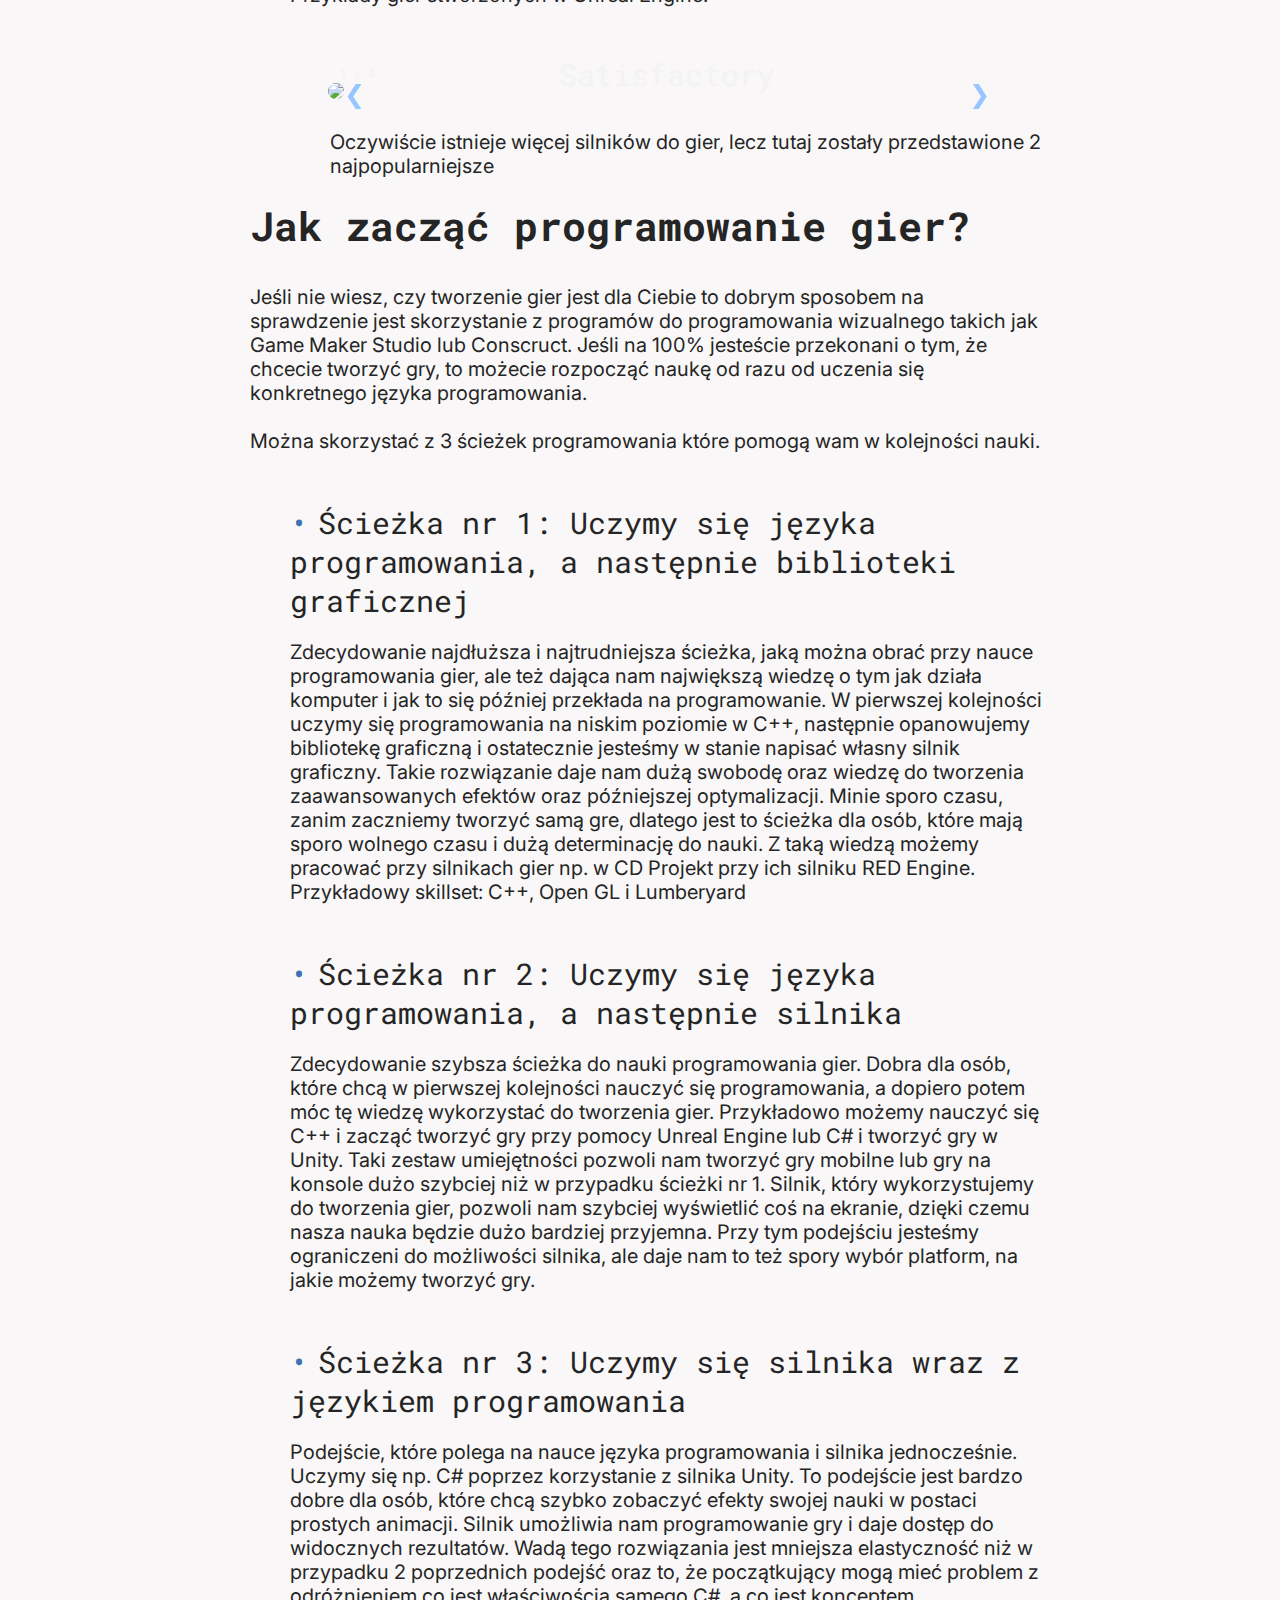
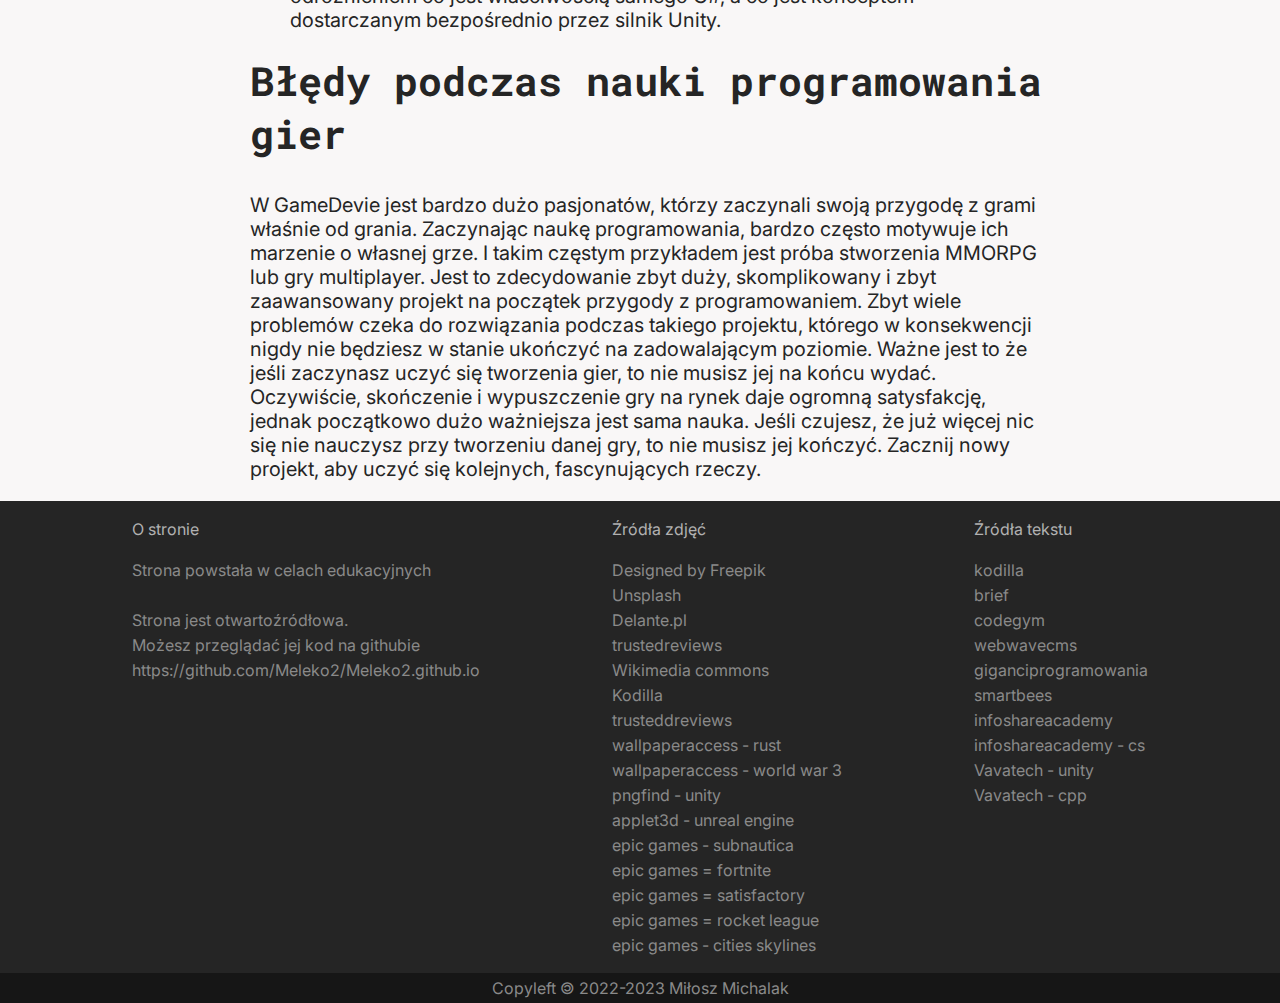
==== commit c4895f9b: "Poprawa" ====
--- a/websites/gry/gry.html
+++ b/websites/gry/gry.html
@@ -220,6 +220,7 @@
             <a href="https://vavatech.pl/technologie/tworzenie-gier/unity" target="_blank">Vavatech - unity</a>
             <a href="https://vavatech.pl/technologie/jezyki-programowania/cpp" target="_blank">Vavatech - cpp</a>
         </div>
+        </div>
 
         <div id="down-footer">
             <a href="#">Copyleft 🄯 2022-2023 Miłosz Michalak</a>
@@ -227,4 +228,4 @@
 
 </body>
 <script src="../../js/carousel.js"></script>
-</html>+</html>
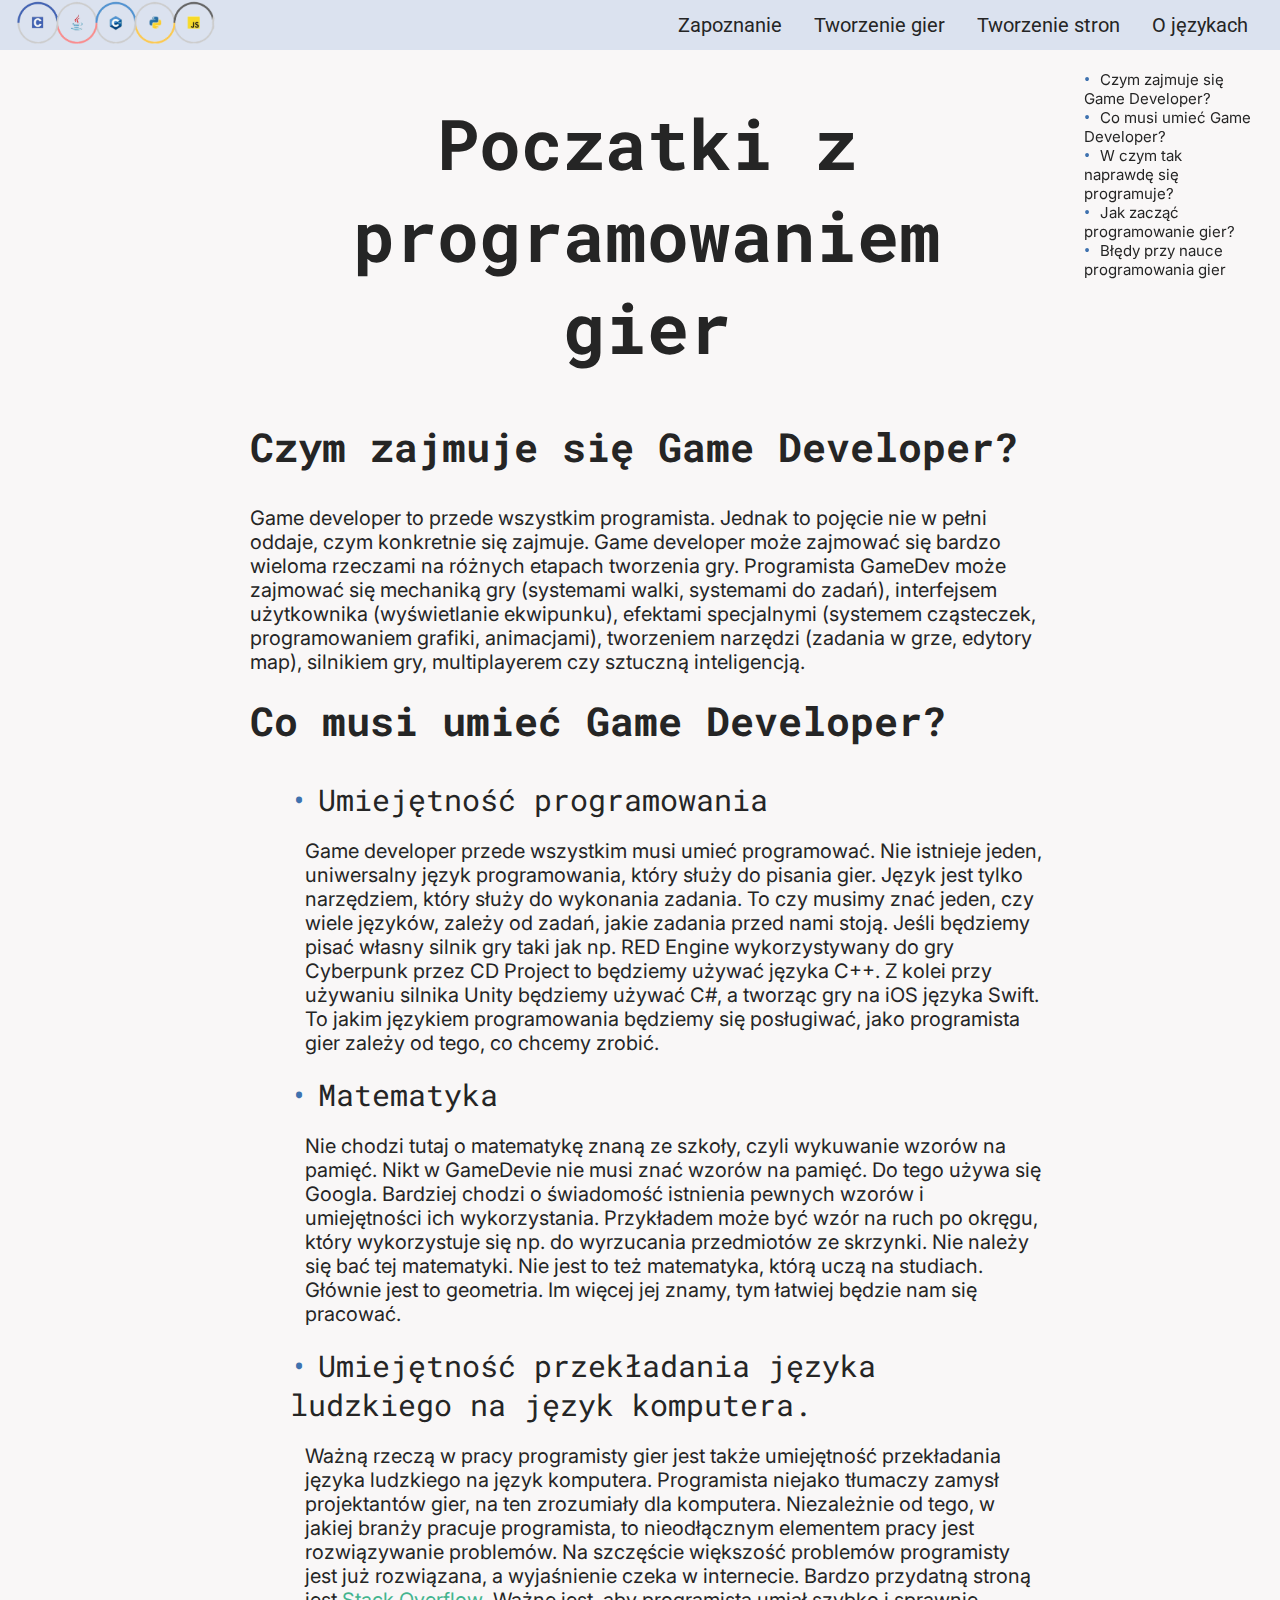
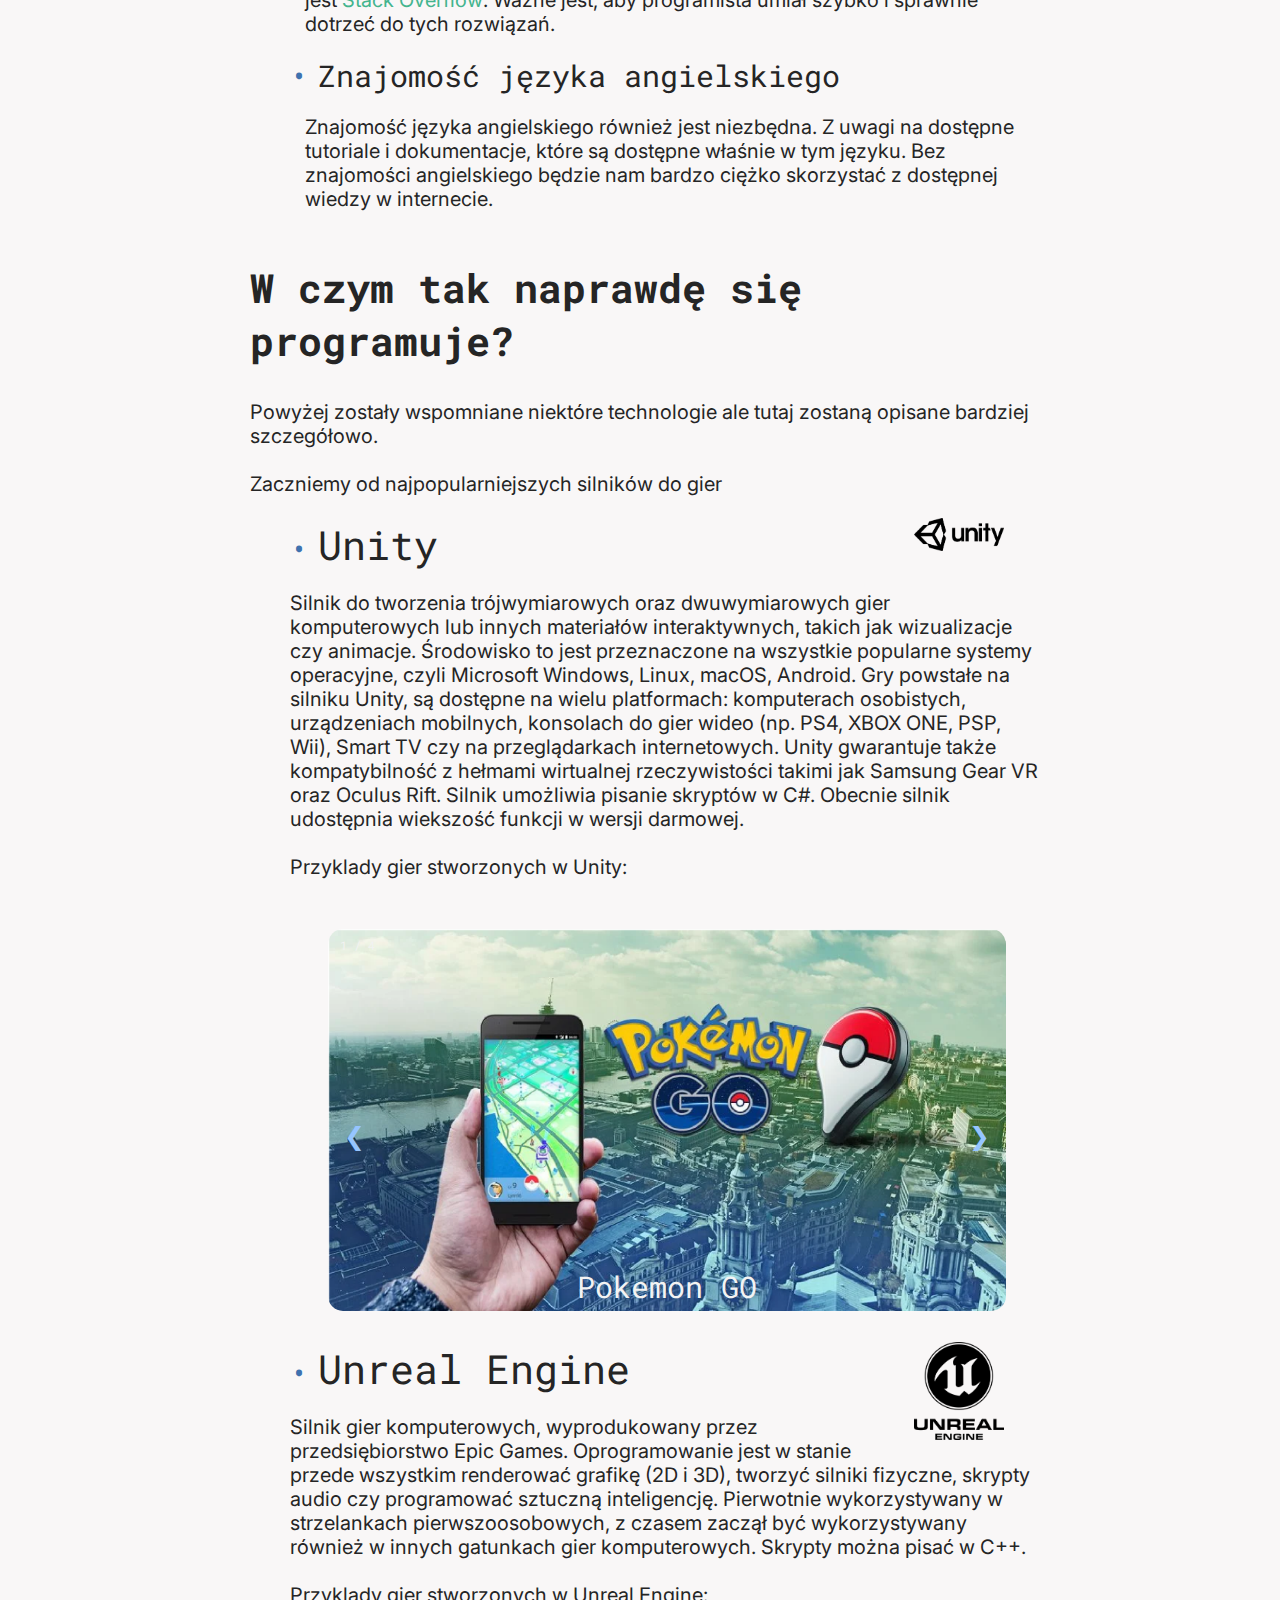
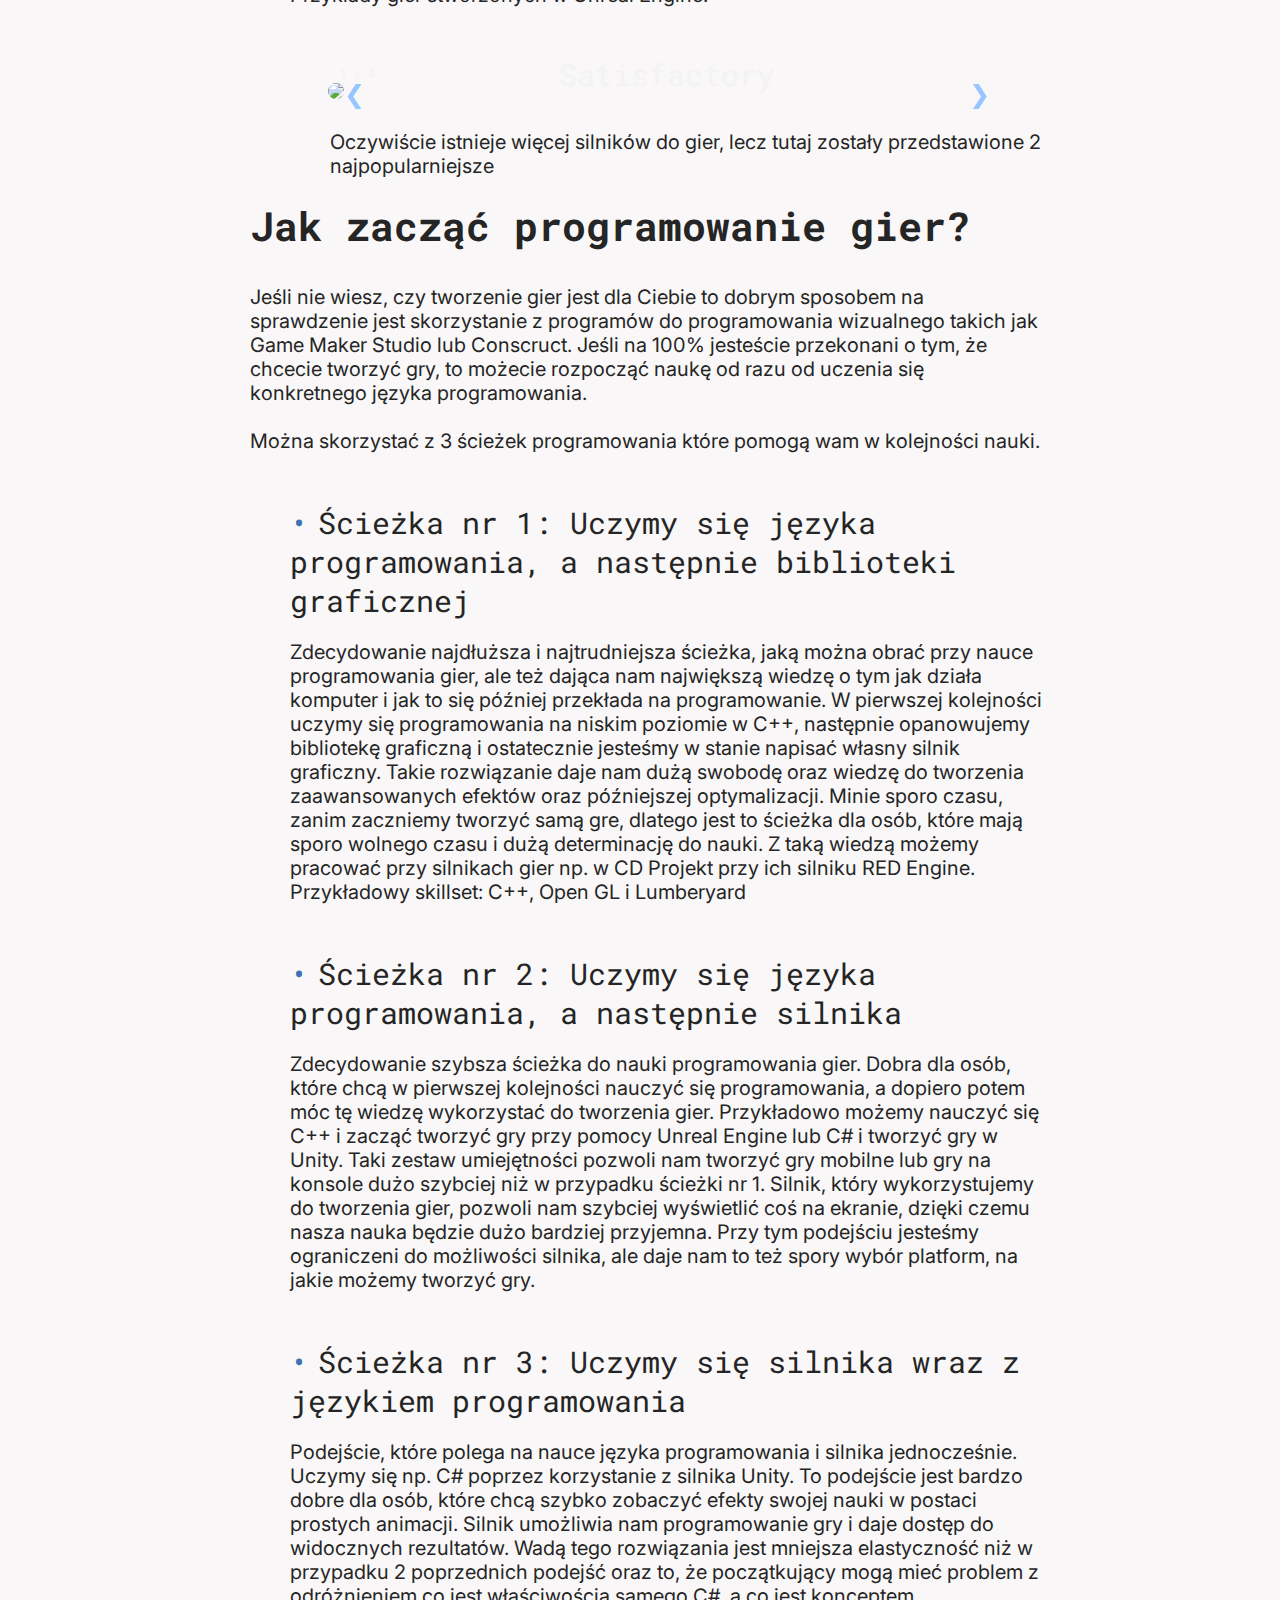
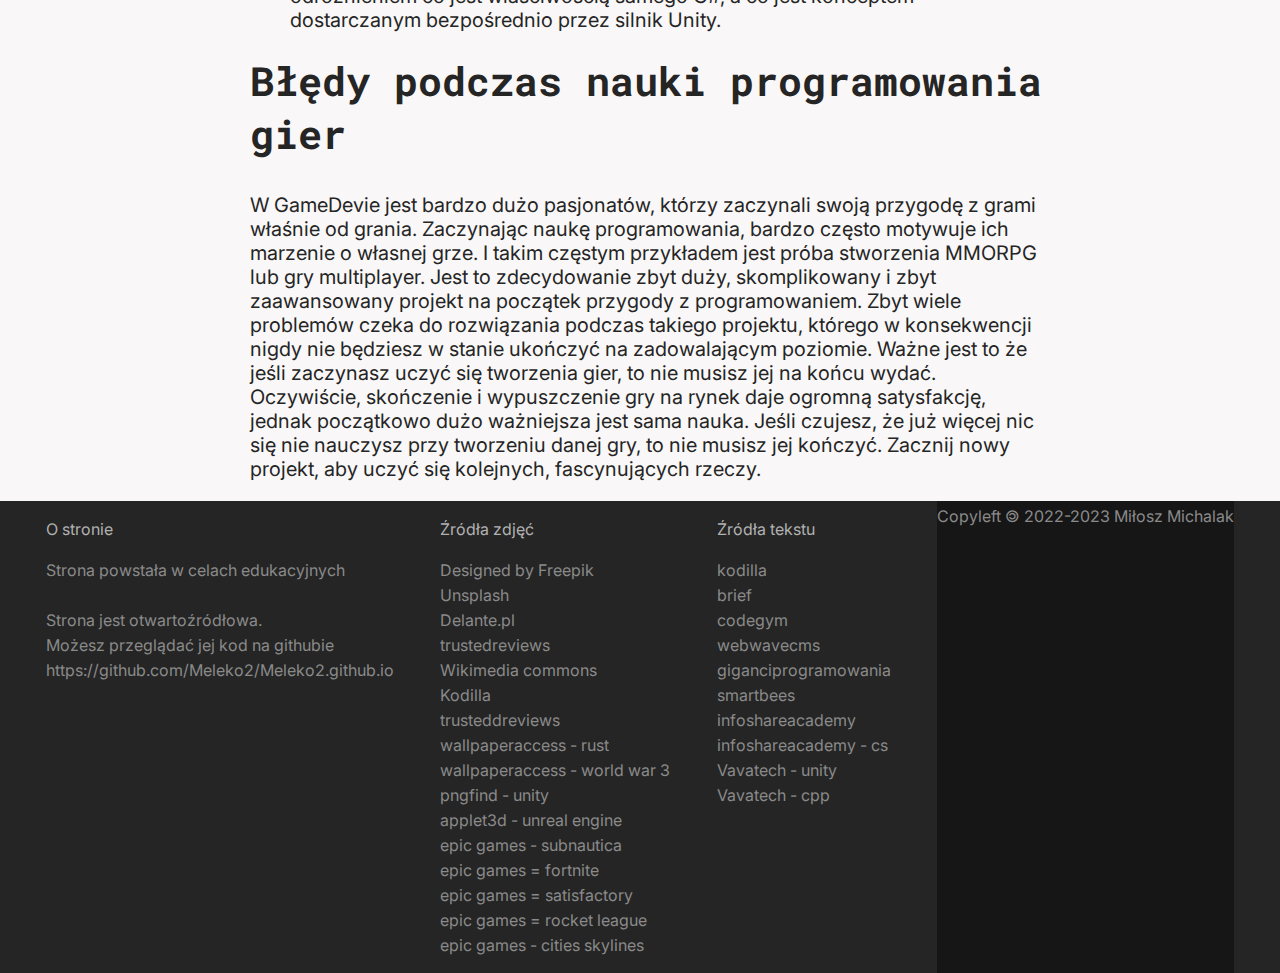
==== commit 811a1abe: "Aktualizacja strony" ====
--- a/websites/gry/gry.html
+++ b/websites/gry/gry.html
@@ -220,7 +220,6 @@
             <a href="https://vavatech.pl/technologie/tworzenie-gier/unity" target="_blank">Vavatech - unity</a>
             <a href="https://vavatech.pl/technologie/jezyki-programowania/cpp" target="_blank">Vavatech - cpp</a>
         </div>
-        </div>
 
         <div id="down-footer">
             <a href="#">Copyleft 🄯 2022-2023 Miłosz Michalak</a>
@@ -228,4 +227,4 @@
 
 </body>
 <script src="../../js/carousel.js"></script>
-</html>
+</html>--- a/mainStyle.css
+++ b/mainStyle.css
@@ -356,6 +356,11 @@
     font-weight: 400;
 } 
 
+#copyleft{
+    display: inline-block;
+    transform: rotate(180deg);
+}
+
 .footer > * > p
 {
     color: #b1b1b1;
@@ -366,23 +371,49 @@
     padding-bottom: 15px;
 }
 
-button
-{
-    color: #fff;
-    background-color: #3F72AF;
-    padding: 10px 20px;
-    font-family: 'Roboto', sans-serif;
-    font-size: 1.5rem;
-    outline: 0;
-    border: 0;
-    border-radius: 0.25rem;
-    box-shadow: 0 0 0.5rem rgba(0, 0, 0, 0.3);
+button {
+    display: inline-block;
+    border-radius: 4px;
+    background-color: #3d405b;
+    border: none;
+    color: #FFFFFF;
+    text-align: center;
+    font-size: 17px;
+    padding: 16px;
+    width: 180px;
+    transition: all 0.5s;
     cursor: pointer;
-    margin-top: 10px;
+    margin: 5px;
     display: block;
+    margin-right: auto;
     margin-left: auto;
-    margin-right: auto;
-}
+   }
+   
+   button span {
+    cursor: pointer;
+    display: inline-block;
+    position: relative;
+    transition: 0.5s;
+   }
+   
+   button span:after {
+    content: '»';
+    position: absolute;
+    opacity: 0;
+    top: 0;
+    right: -15px;
+    transition: 0.5s;
+   }
+   
+   button:hover span {
+    padding-right: 15px;
+   }
+   
+   button:hover span:after {
+    opacity: 1;
+    right: 0;
+   }
+  
   
 /* CAROUSEL*/
 
@@ -633,9 +664,6 @@
         text-align: center;
         width: 100%;
     }
-    .footer-list{
-        margin-bottom: 10px;
-    }
     #logoIndex{
         height: 40px;
         width: auto;
@@ -645,6 +673,12 @@
     {
         margin-left: -25px;
     }
+    button
+    {
+        font-size: 12px;
+        letter-spacing: 1px;
+        width: 131px;
+    }
 }
 
 @media screen and (max-width:600px) {
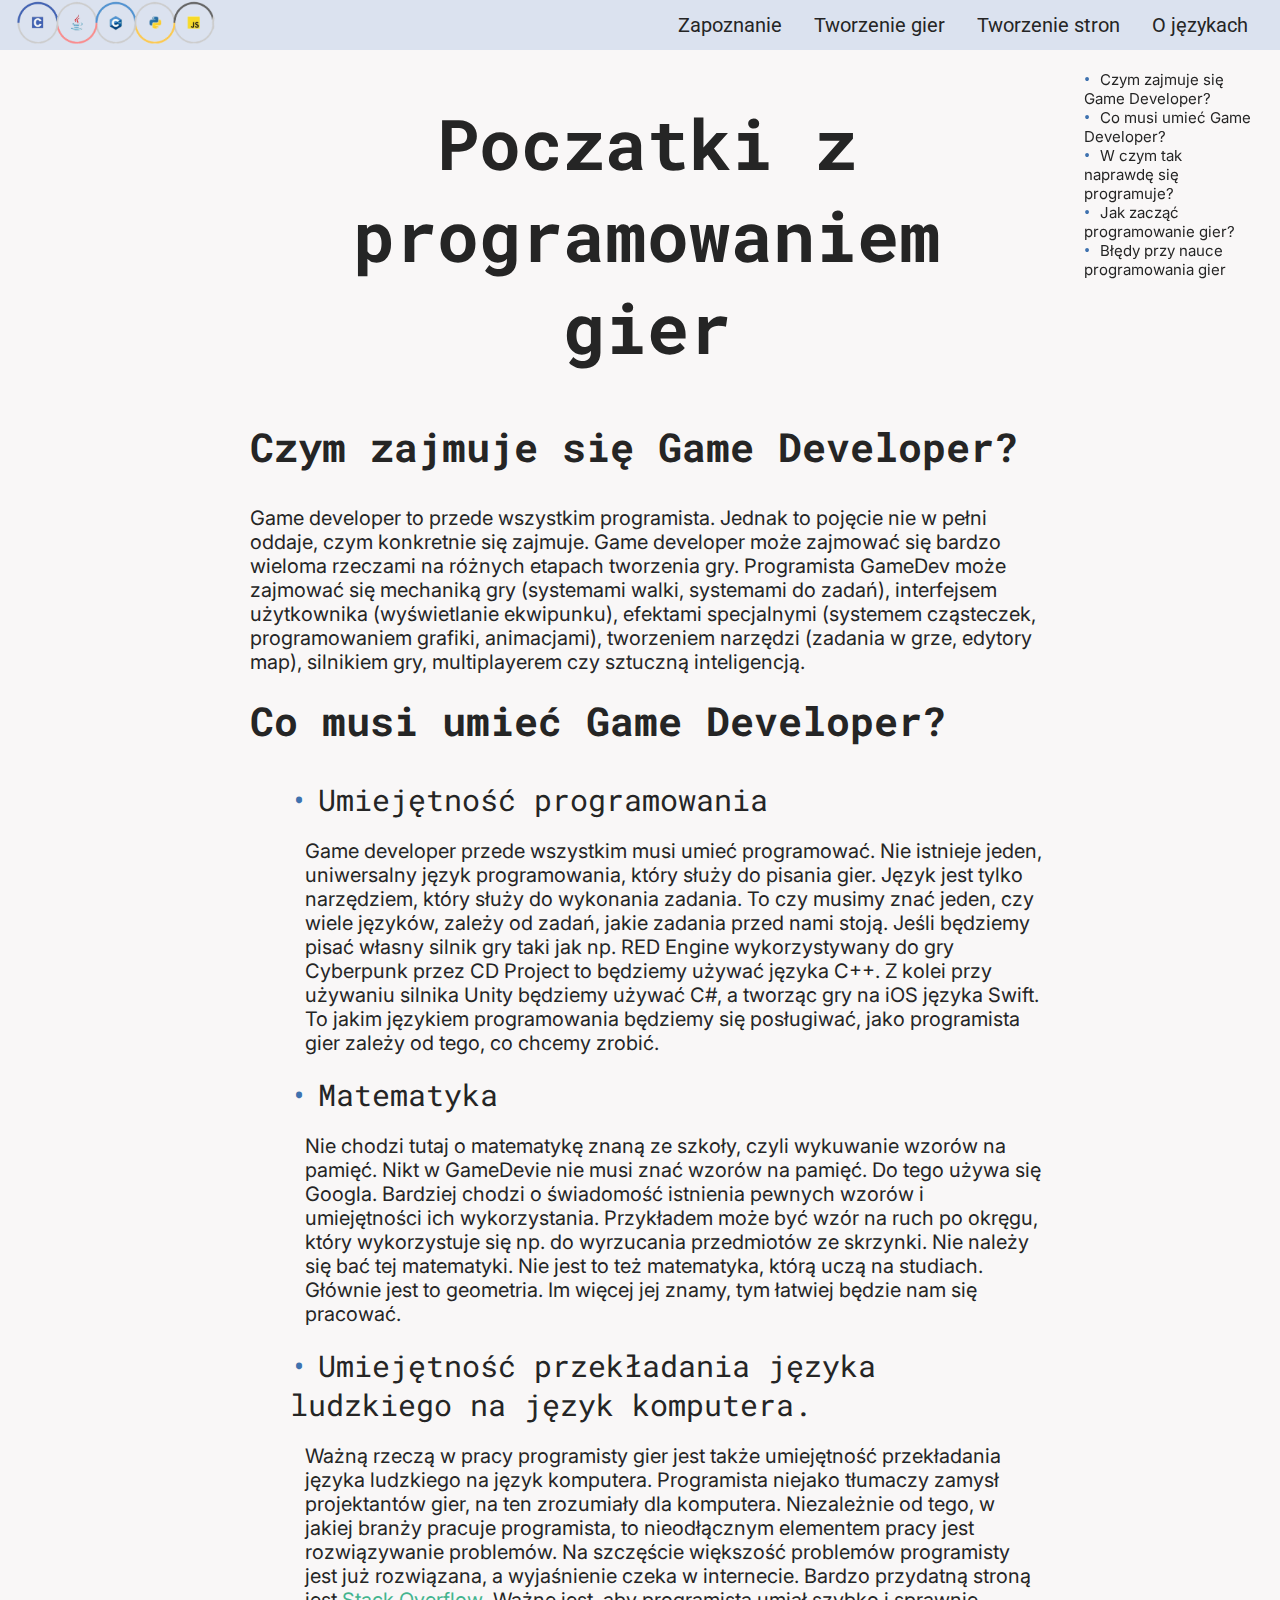
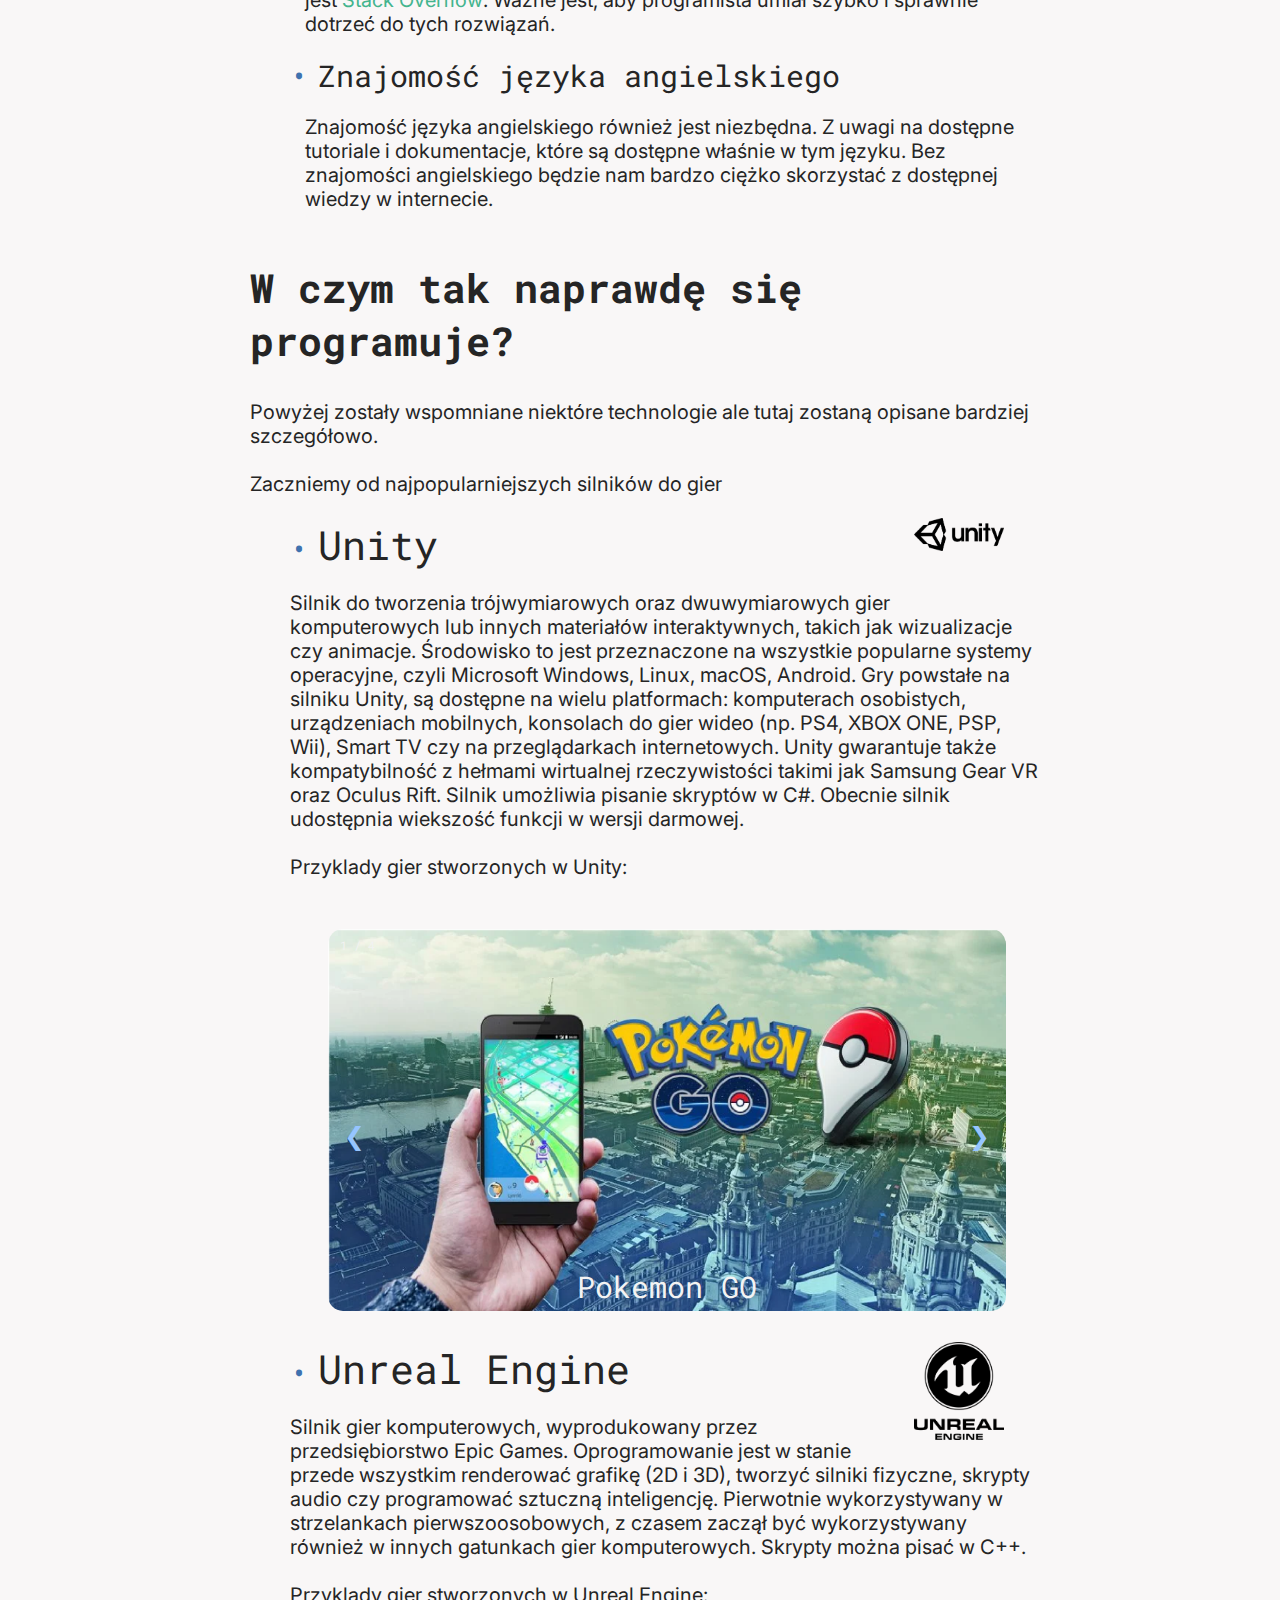
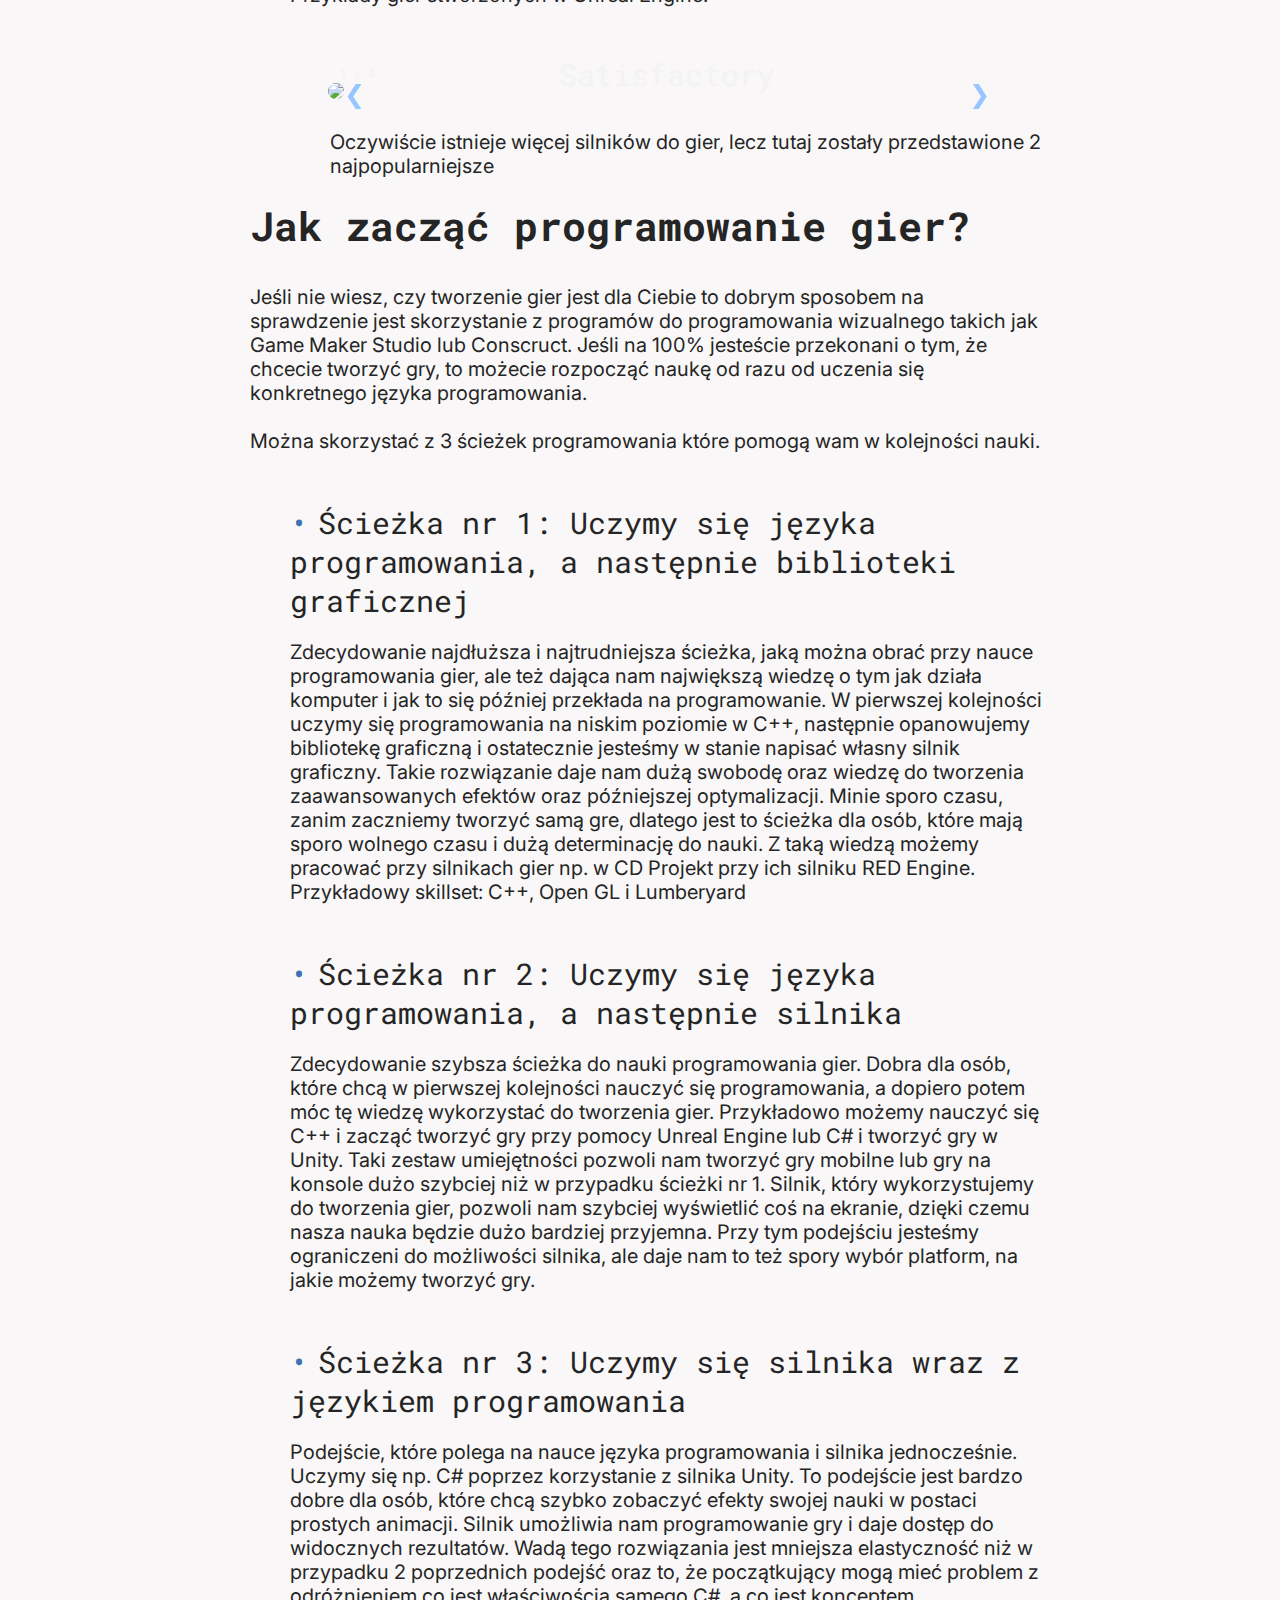
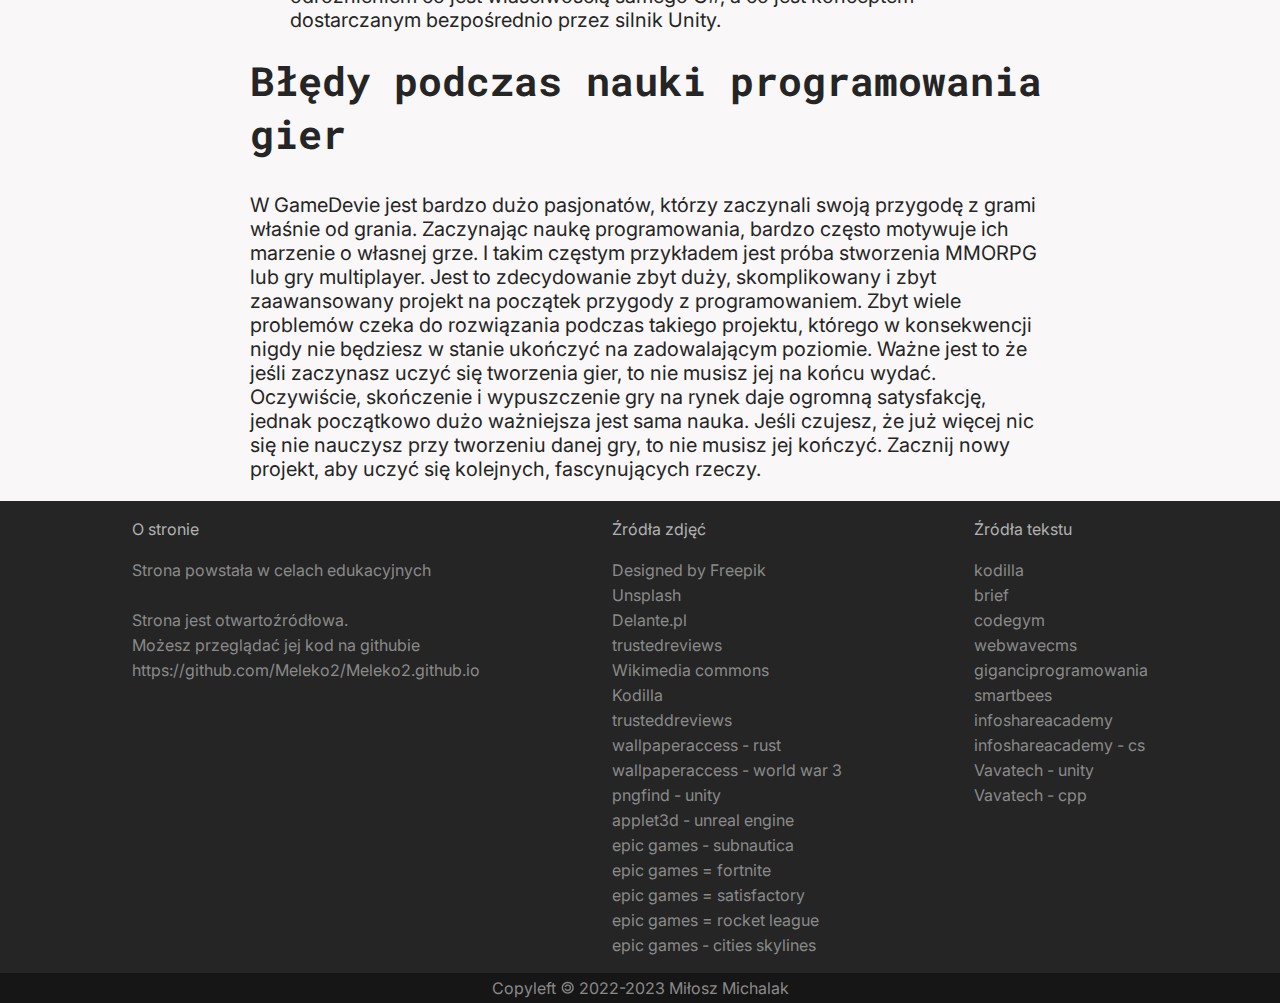
==== commit ba13a583: "Optymalizacja strony" ====
--- a/websites/gry/gry.html
+++ b/websites/gry/gry.html
@@ -220,9 +220,10 @@
             <a href="https://vavatech.pl/technologie/tworzenie-gier/unity" target="_blank">Vavatech - unity</a>
             <a href="https://vavatech.pl/technologie/jezyki-programowania/cpp" target="_blank">Vavatech - cpp</a>
         </div>
+        </div>
 
         <div id="down-footer">
-            <a href="#">Copyleft 🄯 2022-2023 Miłosz Michalak</a>
+            <a href="#">Copyleft <span id="copyleft">&copy;</span> 2022-2023 Miłosz Michalak</a>
         </div>
 
 </body>
